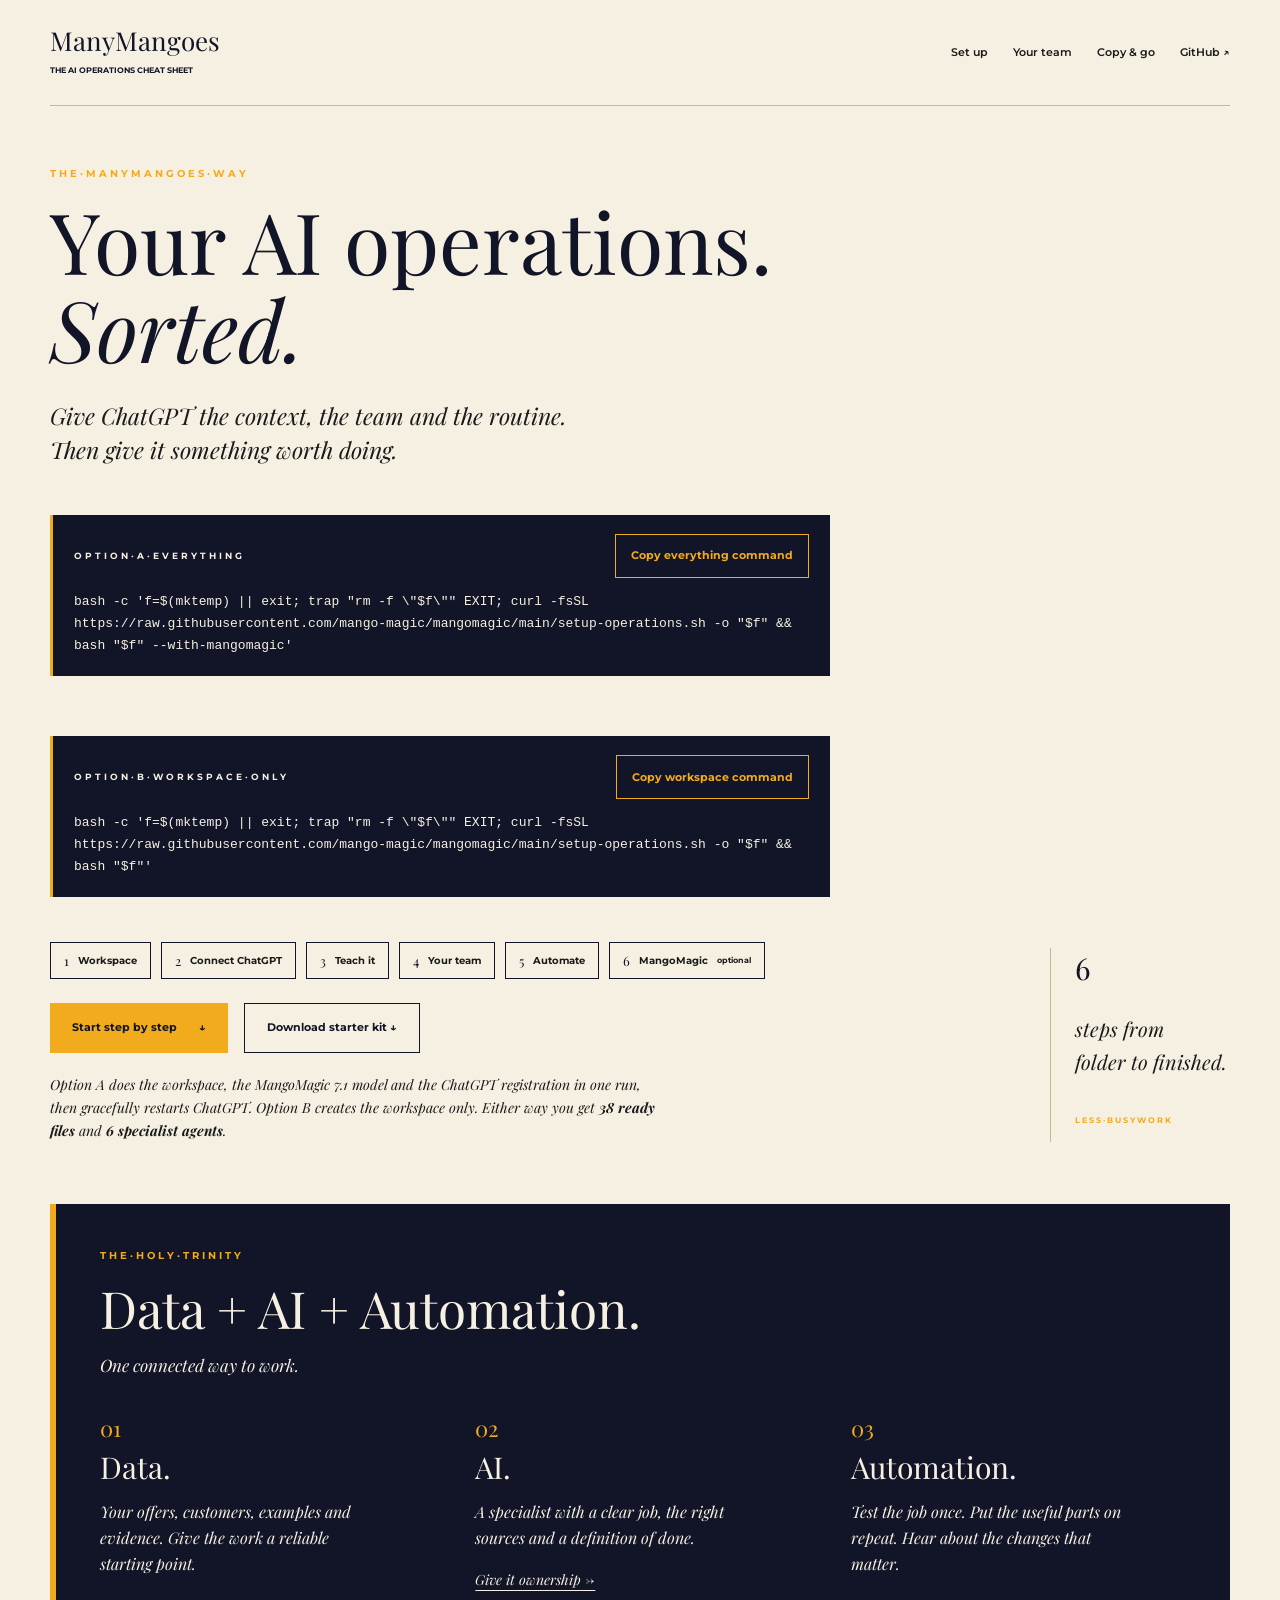
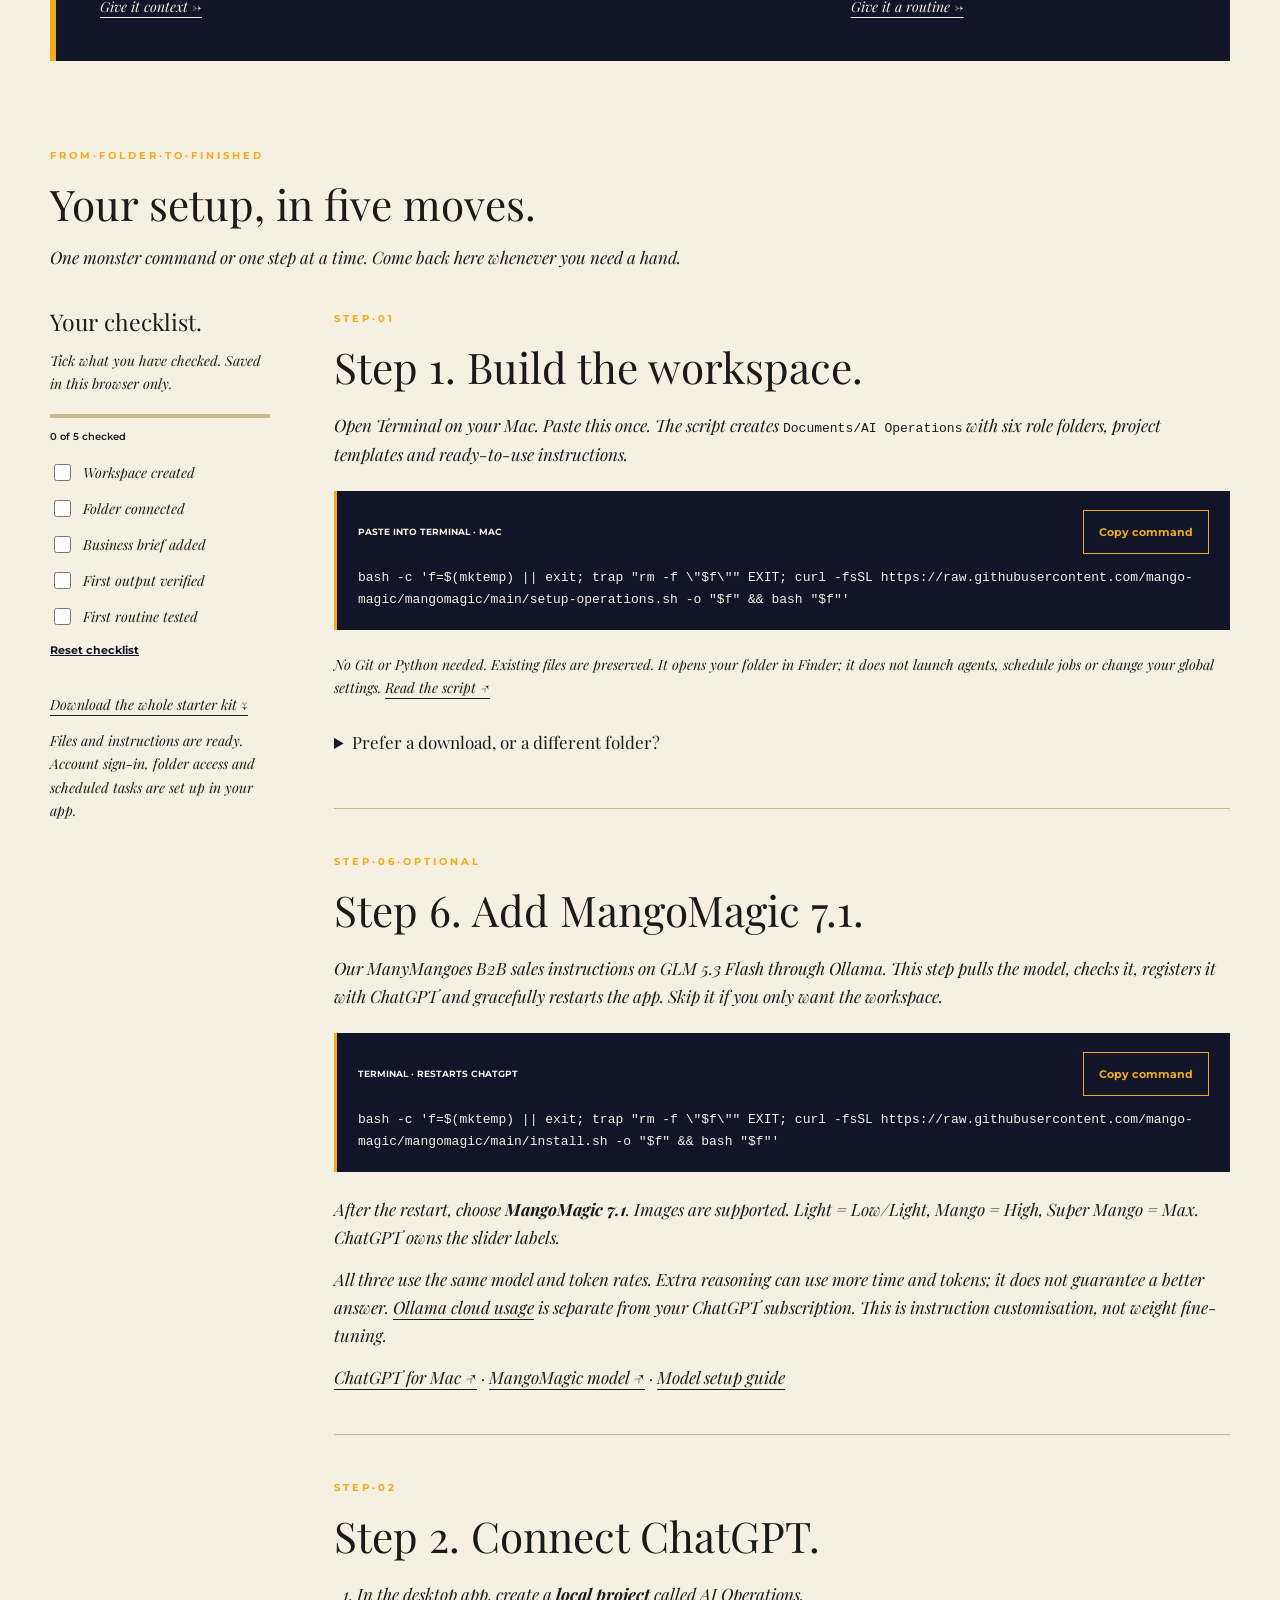
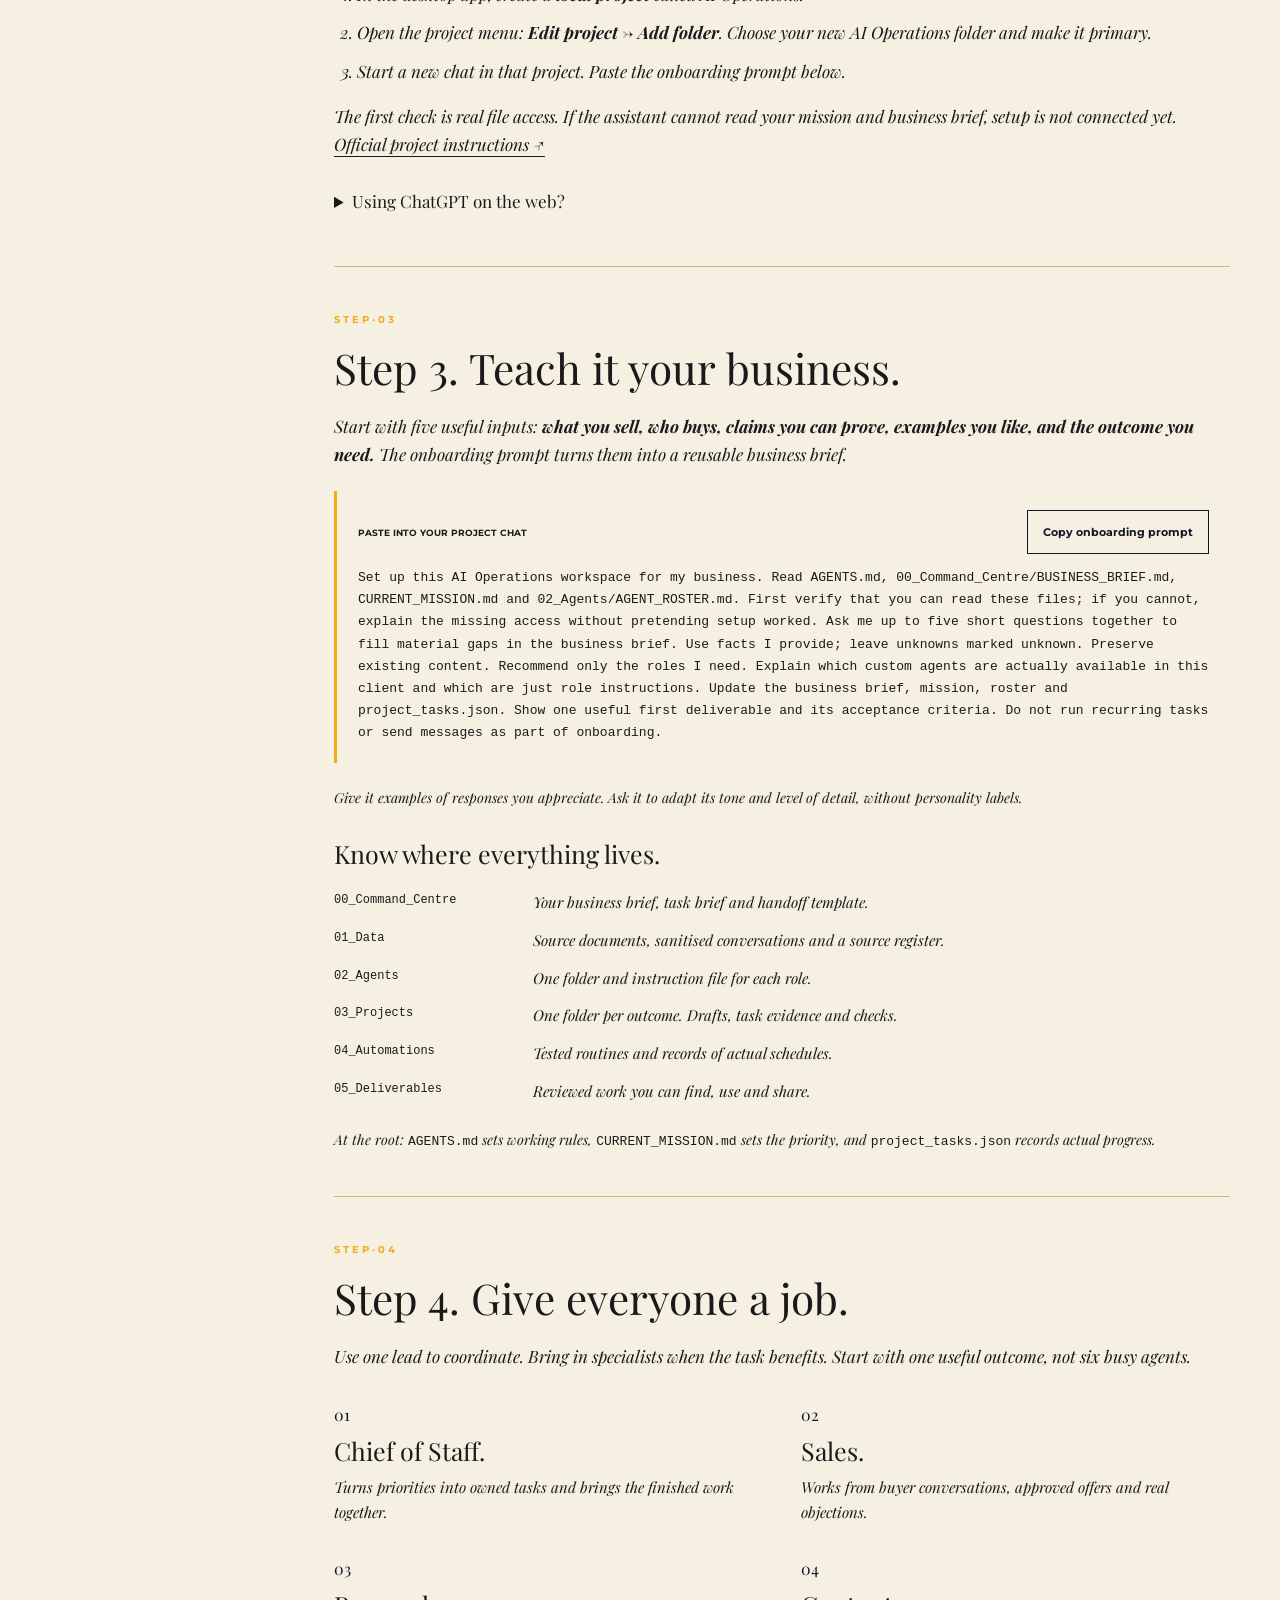
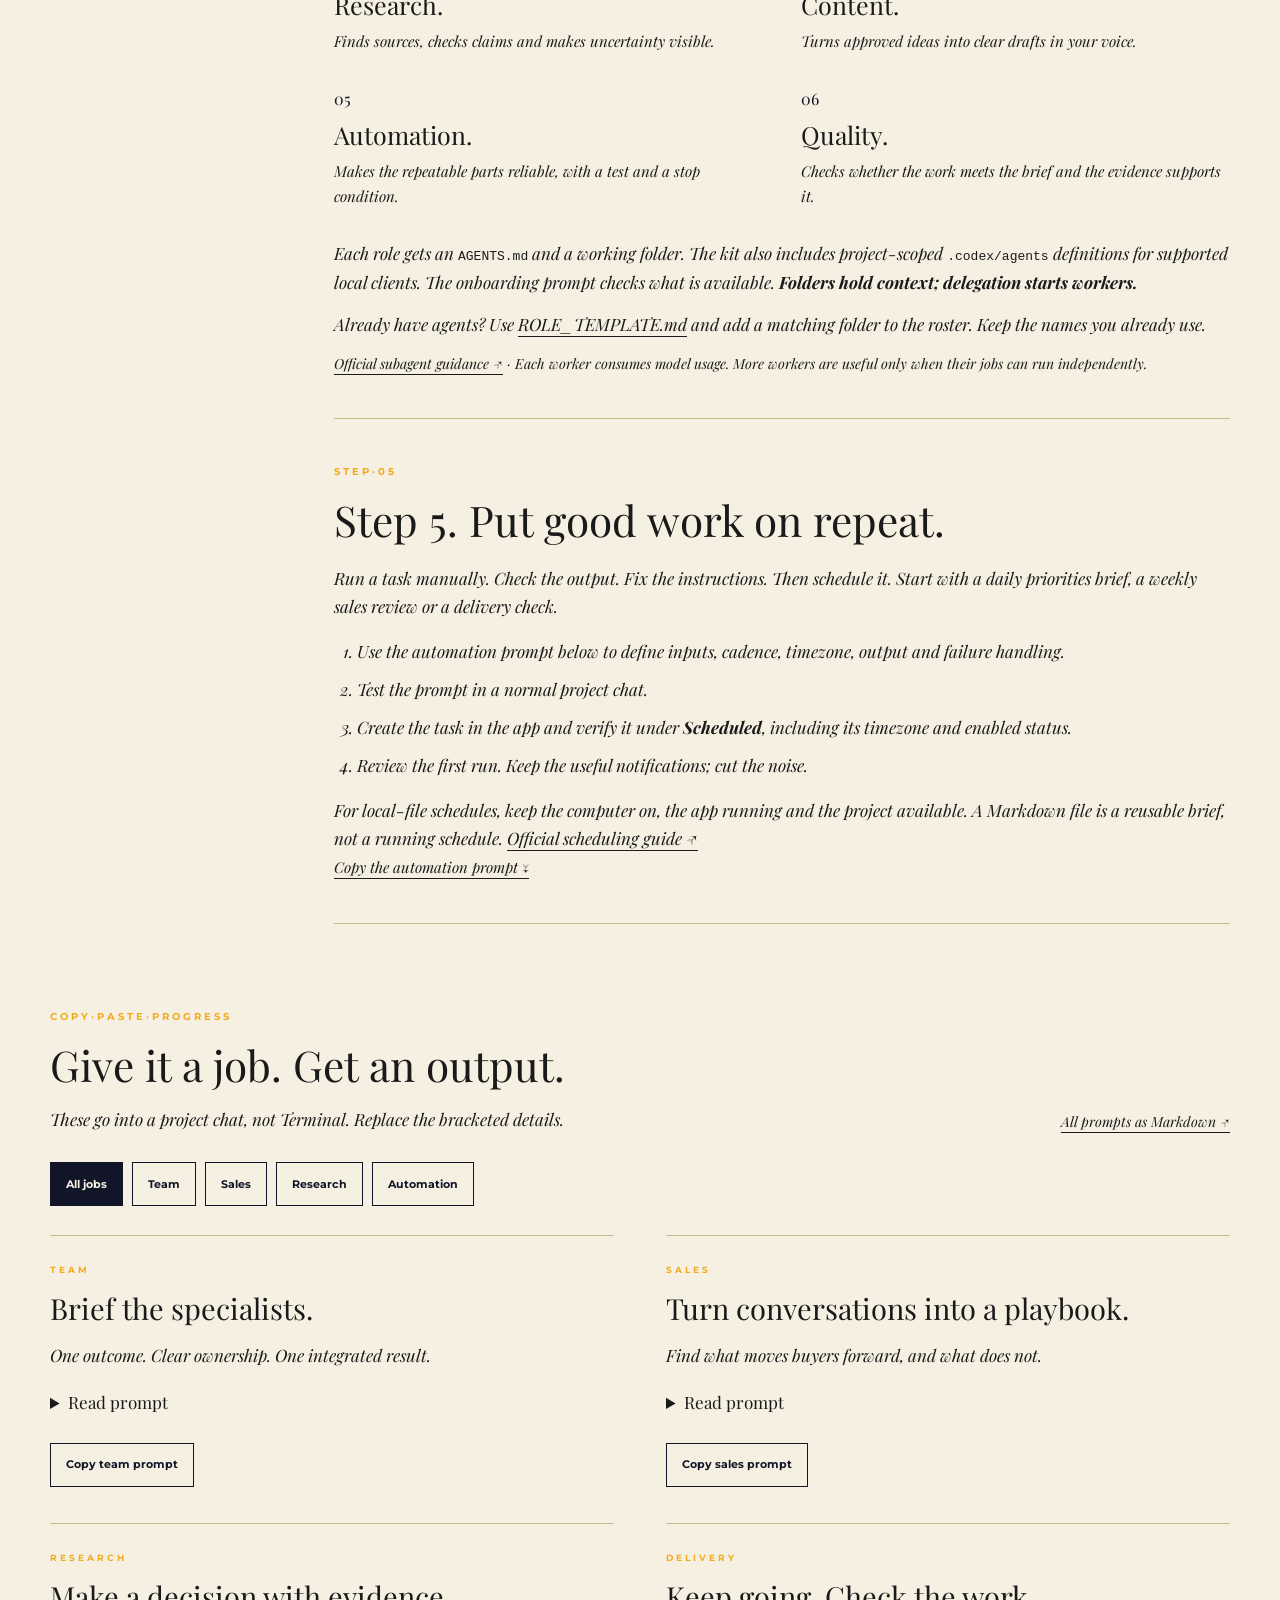
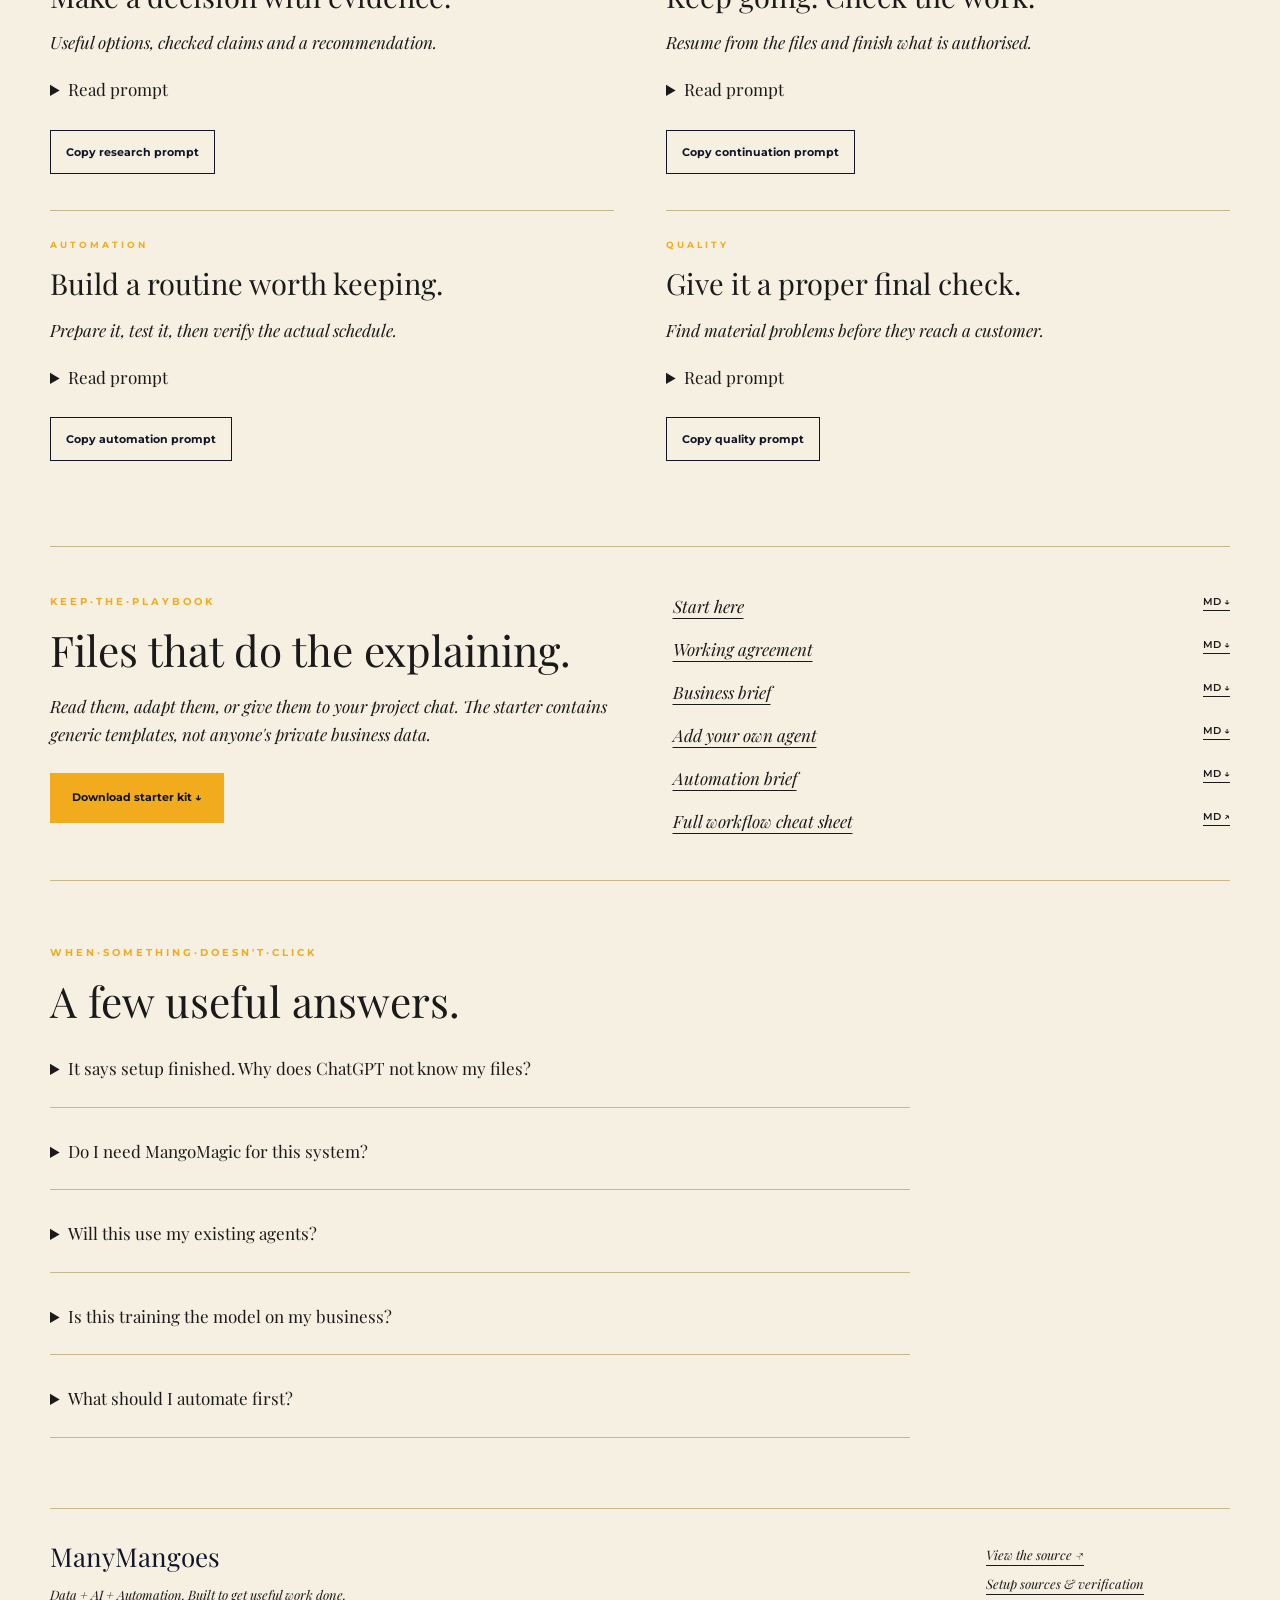
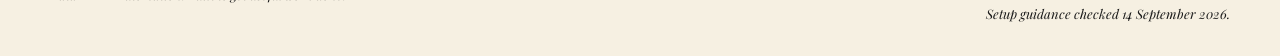
==== index.html @ bb241332 "Add one-command monster setup and numbered step guide" ====
<!DOCTYPE html>
<html lang="en-AU">
<head>
<meta charset="UTF-8"><meta name="viewport" content="width=device-width, initial-scale=1">
<meta name="theme-color" content="#111527">
<meta name="description" content="The ManyMangoes cheat sheet for getting useful work done with ChatGPT. Data + AI + Automation. One-command AI Operations setup, specialist agents and copy/paste prompts.">
<meta property="og:title" content="Your AI operations. Sorted. | ManyMangoes">
<meta property="og:description" content="Data + AI + Automation. Build your workspace. Brief your agents. Put useful work on repeat.">
<title>Your AI operations. Sorted. · ManyMangoes</title>
<link rel="icon" href="data:,">
<link rel="preconnect" href="https://fonts.googleapis.com"><link rel="preconnect" href="https://fonts.gstatic.com" crossorigin>
<link href="https://fonts.googleapis.com/css2?family=Montserrat:wght@600;700&family=Playfair+Display:ital,wght@0,400;0,600;1,400&display=swap" rel="stylesheet">
<link rel="stylesheet" href="assets/site.css">
<script src="assets/site.js" defer></script>
</head>
<body>
<a class="skip" href="#start">Skip to setup</a>
<header class="masthead wrap"><a class="wordmark" href="#">ManyMangoes<span>THE AI OPERATIONS CHEAT SHEET</span></a><nav aria-label="Main"><a href="#start">Set up</a><a href="#team">Your team</a><a href="#prompts">Copy &amp; go</a><a href="https://github.com/mango-magic/mangomagic">GitHub ↗</a></nav></header>
<main>
<section class="hero wrap">
<div><p class="eyebrow">T H E · M A N Y M A N G O E S · W A Y</p><h1>Your AI operations.<br><em>Sorted.</em></h1><p class="lede">Give ChatGPT the context, the team and the routine.<br>Then give it something worth doing.</p>
<div class="hero-options">
<div class="copy-block terminal hero-command"><div class="block-heading"><span>O P T I O N · A · E V E R Y T H I N G</span><button type="button" data-copy="everything-command">Copy everything command</button></div><pre id="everything-command"><code>bash -c 'f=$(mktemp) || exit; trap "rm -f \"$f\"" EXIT; curl -fsSL https://raw.githubusercontent.com/mango-magic/mangomagic/main/setup-operations.sh -o "$f" && bash "$f" --with-mangomagic'</code></pre><span class="copy-status" aria-live="polite"></span></div>
<div class="copy-block terminal hero-command"><div class="block-heading"><span>O P T I O N · B · W O R K S P A C E · O N L Y</span><button type="button" data-copy="setup-command">Copy workspace command</button></div><pre id="setup-command"><code>bash -c 'f=$(mktemp) || exit; trap "rm -f \"$f\"" EXIT; curl -fsSL https://raw.githubusercontent.com/mango-magic/mangomagic/main/setup-operations.sh -o "$f" && bash "$f"'</code></pre><span class="copy-status" aria-live="polite"></span></div>
</div>
<ol class="hero-steps" aria-label="Setup steps"><li><a href="#start"><span>1</span>Workspace</a></li><li><a href="#connect"><span>2</span>Connect ChatGPT</a></li><li><a href="#context"><span>3</span>Teach it</a></li><li><a href="#team"><span>4</span>Your team</a></li><li><a href="#automate"><span>5</span>Automate</a></li><li><a href="#model-setup"><span>6</span>MangoMagic <em>optional</em></a></li></ol>
<div class="actions"><a class="button" href="#start">Start step by step <span aria-hidden="true">↓</span></a><a class="button ghost" href="assets/AI-Operations-Starter.zip" download>Download starter kit ↓</a></div>
<p class="small">Option A does the workspace, the MangoMagic 7.1 model and the ChatGPT registration in one run, then gracefully restarts ChatGPT. Option B creates the workspace only. Either way you get <strong>38 ready files</strong> and <strong>6 specialist agents</strong>.</p></div>
<aside class="hero-note"><span class="big-number">6</span><p>steps from<br>folder to finished.</p><span class="eyebrow">L E S S · B U S Y W O R K</span></aside>
</section>
<section class="trinity wrap" aria-labelledby="trinity-title">
<div class="trinity-heading"><p class="eyebrow">T H E · H O L Y · T R I N I T Y</p><h2 id="trinity-title">Data + AI + Automation.</h2><p>One connected way to work.</p></div>
<div class="trinity-grid"><article><span class="step-no">01</span><h3>Data.</h3><p>Your offers, customers, examples and evidence. Give the work a reliable starting point.</p><a href="#context">Give it context →</a></article><article><span class="step-no">02</span><h3>AI.</h3><p>A specialist with a clear job, the right sources and a definition of done.</p><a href="#team">Give it ownership →</a></article><article><span class="step-no">03</span><h3>Automation.</h3><p>Test the job once. Put the useful parts on repeat. Hear about the changes that matter.</p><a href="#automate">Give it a routine →</a></article></div>
</section>
<div class="wrap section-intro"><p class="eyebrow">F R O M · F O L D E R · T O · F I N I S H E D</p><h2>Your setup, in five moves.</h2><p>One monster command or one step at a time. Come back here whenever you need a hand.</p></div>
<div class="workspace-layout wrap">
<aside class="progress-panel"><h3>Your checklist.</h3><p class="small">Tick what you have checked. Saved in this browser only.</p><div class="progress-track"><span id="progress-fill"></span></div><p id="progress-text" role="status">0 of 5 checked</p><div class="checks"><label><input type="checkbox" data-check="workspace"> Workspace created</label><label><input type="checkbox" data-check="connected"> Folder connected</label><label><input type="checkbox" data-check="context"> Business brief added</label><label><input type="checkbox" data-check="delivery"> First output verified</label><label><input type="checkbox" data-check="routine"> First routine tested</label></div><button class="plain-button" id="reset-progress" type="button">Reset checklist</button><a href="assets/AI-Operations-Starter.zip" download>Download the whole starter kit ↓</a><p class="small">Files and instructions are ready. Account sign-in, folder access and scheduled tasks are set up in your app.</p></aside>
<div class="guide">
<section class="guide-step" id="start"><p class="eyebrow">S T E P · 0 1</p><h2>Step 1. Build the workspace.</h2><p>Open Terminal on your Mac. Paste this once. The script creates <code>Documents/AI Operations</code> with six role folders, project templates and ready-to-use instructions.</p>
<div class="copy-block terminal"><div class="block-heading"><span>PASTE INTO TERMINAL · MAC</span><button type="button" data-copy="setup-command-steps">Copy command</button></div><pre id="setup-command-steps"><code>bash -c 'f=$(mktemp) || exit; trap "rm -f \"$f\"" EXIT; curl -fsSL https://raw.githubusercontent.com/mango-magic/mangomagic/main/setup-operations.sh -o "$f" && bash "$f"'</code></pre><span class="copy-status" aria-live="polite"></span></div>
<p class="small">No Git or Python needed. Existing files are preserved. It opens your folder in Finder; it does not launch agents, schedule jobs or change your global settings. <a href="https://github.com/mango-magic/mangomagic/blob/main/setup-operations.sh">Read the script ↗</a></p>
<details><summary>Prefer a download, or a different folder?</summary><p><a href="assets/AI-Operations-Starter.zip" download>Download the starter ZIP</a> and unzip it. To choose a destination with the script:</p><div class="copy-block"><div class="block-heading"><span>TERMINAL</span><button data-copy="custom-command" type="button">Copy command</button></div><pre id="custom-command"><code>bash -c 'f=$(mktemp) || exit; trap "rm -f \"$f\"" EXIT; curl -fsSL https://raw.githubusercontent.com/mango-magic/mangomagic/main/setup-operations.sh -o "$f" && bash "$f" --destination "$HOME/Desktop/AI Operations"'</code></pre><span class="copy-status" aria-live="polite"></span></div><p>The command is for macOS. On other systems, use the ZIP and a client that supports the workflow.</p></details>
</section>
<section class="guide-step" id="model-setup"><p class="eyebrow">S T E P · 0 6 · O P T I O N A L</p><h2>Step 6. Add MangoMagic 7.1.</h2><p>Our ManyMangoes B2B sales instructions on GLM 5.3 Flash through Ollama. This step pulls the model, checks it, registers it with ChatGPT and gracefully restarts the app. Skip it if you only want the workspace.</p>
<div class="copy-block terminal"><div class="block-heading"><span>TERMINAL · RESTARTS CHATGPT</span><button data-copy="model-command" type="button">Copy command</button></div><pre id="model-command"><code>bash -c 'f=$(mktemp) || exit; trap "rm -f \"$f\"" EXIT; curl -fsSL https://raw.githubusercontent.com/mango-magic/mangomagic/main/install.sh -o "$f" && bash "$f"'</code></pre><span class="copy-status" aria-live="polite"></span></div>
<p>After the restart, choose <strong>MangoMagic 7.1</strong>. Images are supported. Light = Low/Light, Mango = High, Super Mango = Max. ChatGPT owns the slider labels.</p><p>All three use the same model and token rates. Extra reasoning can use more time and tokens; it does not guarantee a better answer. <a href="https://ollama.com/pricing">Ollama cloud usage</a> is separate from your ChatGPT subscription. This is instruction customisation, not weight fine-tuning.</p><p><a href="https://chatgpt.com/download/">ChatGPT for Mac ↗</a> · <a href="https://ollama.com/mangomagic/mangomagic-7.1">MangoMagic model ↗</a> · <a href="docs/MODEL-SETUP.md">Model setup guide</a></p></section>
<section class="guide-step" id="connect"><p class="eyebrow">S T E P · 0 2</p><h2>Step 2. Connect ChatGPT.</h2><ol><li>In the desktop app, create a <strong>local project</strong> called AI Operations.</li><li>Open the project menu: <strong>Edit project → Add folder</strong>. Choose your new AI Operations folder and make it primary.</li><li>Start a new chat in that project. Paste the onboarding prompt below.</li></ol><p>The first check is real file access. If the assistant cannot read your mission and business brief, setup is not connected yet. <a href="https://learn.chatgpt.com/docs/projects">Official project instructions ↗</a></p>
<details><summary>Using ChatGPT on the web?</summary><p>Create a ChatGPT project, upload the relevant starter Markdown files and business sources, and paste the shared AGENTS.md rules into project instructions. Keep uploads current. A web project does not automatically read your Mac's folders, run the Mac installer or inherit its Ollama model. Local custom agent definitions apply to supported local Codex clients.</p><p>Use the prompts with the tools your account actually has. If file writing or delegation is unavailable, the assistant can return file contents and work through roles sequentially.</p></details>
</section>
<section class="guide-step" id="context"><p class="eyebrow">S T E P · 0 3</p><h2>Step 3. Teach it your business.</h2><p>Start with five useful inputs: <strong>what you sell, who buys, claims you can prove, examples you like, and the outcome you need.</strong> The onboarding prompt turns them into a reusable business brief.</p><div class="copy-block"><div class="block-heading"><span>PASTE INTO YOUR PROJECT CHAT</span><button data-copy="onboard-prompt" type="button">Copy onboarding prompt</button></div><pre id="onboard-prompt">Set up this AI Operations workspace for my business. Read AGENTS.md, 00_Command_Centre/BUSINESS_BRIEF.md, CURRENT_MISSION.md and 02_Agents/AGENT_ROSTER.md. First verify that you can read these files; if you cannot, explain the missing access without pretending setup worked. Ask me up to five short questions together to fill material gaps in the business brief. Use facts I provide; leave unknowns marked unknown. Preserve existing content. Recommend only the roles I need. Explain which custom agents are actually available in this client and which are just role instructions. Update the business brief, mission, roster and project_tasks.json. Show one useful first deliverable and its acceptance criteria. Do not run recurring tasks or send messages as part of onboarding.</pre><span class="copy-status" aria-live="polite"></span></div><p class="small">Give it examples of responses you appreciate. Ask it to adapt its tone and level of detail, without personality labels.</p>
<div class="file-map"><h3>Know where everything lives.</h3><dl><div><dt>00_Command_Centre</dt><dd>Your business brief, task brief and handoff template.</dd></div><div><dt>01_Data</dt><dd>Source documents, sanitised conversations and a source register.</dd></div><div><dt>02_Agents</dt><dd>One folder and instruction file for each role.</dd></div><div><dt>03_Projects</dt><dd>One folder per outcome. Drafts, task evidence and checks.</dd></div><div><dt>04_Automations</dt><dd>Tested routines and records of actual schedules.</dd></div><div><dt>05_Deliverables</dt><dd>Reviewed work you can find, use and share.</dd></div></dl><p class="small">At the root: <code>AGENTS.md</code> sets working rules, <code>CURRENT_MISSION.md</code> sets the priority, and <code>project_tasks.json</code> records actual progress.</p></div>
</section>
<section class="guide-step" id="team"><p class="eyebrow">S T E P · 0 4</p><h2>Step 4. Give everyone a job.</h2><p>Use one lead to coordinate. Bring in specialists when the task benefits. Start with one useful outcome, not six busy agents.</p><div class="roles"><article><span>01</span><h3>Chief of Staff.</h3><p>Turns priorities into owned tasks and brings the finished work together.</p></article><article><span>02</span><h3>Sales.</h3><p>Works from buyer conversations, approved offers and real objections.</p></article><article><span>03</span><h3>Research.</h3><p>Finds sources, checks claims and makes uncertainty visible.</p></article><article><span>04</span><h3>Content.</h3><p>Turns approved ideas into clear drafts in your voice.</p></article><article><span>05</span><h3>Automation.</h3><p>Makes the repeatable parts reliable, with a test and a stop condition.</p></article><article><span>06</span><h3>Quality.</h3><p>Checks whether the work meets the brief and the evidence supports it.</p></article></div><p>Each role gets an <code>AGENTS.md</code> and a working folder. The kit also includes project-scoped <code>.codex/agents</code> definitions for supported local clients. The onboarding prompt checks what is available. <strong>Folders hold context; delegation starts workers.</strong></p><p>Already have agents? Use <a href="starter/02_Agents/ROLE_TEMPLATE.md" download>ROLE_TEMPLATE.md</a> and add a matching folder to the roster. Keep the names you already use.</p><p class="small"><a href="https://learn.chatgpt.com/docs/agent-configuration/subagents">Official subagent guidance ↗</a> · Each worker consumes model usage. More workers are useful only when their jobs can run independently.</p>
</section>
<section class="guide-step" id="automate"><p class="eyebrow">S T E P · 0 5</p><h2>Step 5. Put good work on repeat.</h2><p>Run a task manually. Check the output. Fix the instructions. Then schedule it. Start with a daily priorities brief, a weekly sales review or a delivery check.</p><ol><li>Use the automation prompt below to define inputs, cadence, timezone, output and failure handling.</li><li>Test the prompt in a normal project chat.</li><li>Create the task in the app and verify it under <strong>Scheduled</strong>, including its timezone and enabled status.</li><li>Review the first run. Keep the useful notifications; cut the noise.</li></ol><p>For local-file schedules, keep the computer on, the app running and the project available. A Markdown file is a reusable brief, not a running schedule. <a href="https://learn.chatgpt.com/docs/automations">Official scheduling guide ↗</a></p><a class="text-link" href="#automation-prompt-card">Copy the automation prompt ↓</a></section>
</div></div>
<section class="prompt-library wrap" id="prompts"><div class="section-heading"><div><p class="eyebrow">C O P Y · P A S T E · P R O G R E S S</p><h2>Give it a job. Get an output.</h2><p>These go into a project chat, not Terminal. Replace the bracketed details.</p></div><a href="docs/PROMPTS.md">All prompts as Markdown ↗</a></div><div class="filters" role="group" aria-label="Filter prompts"><button type="button" data-filter="all" aria-pressed="true">All jobs</button><button type="button" data-filter="team" aria-pressed="false">Team</button><button type="button" data-filter="sales" aria-pressed="false">Sales</button><button type="button" data-filter="research" aria-pressed="false">Research</button><button type="button" data-filter="automation" aria-pressed="false">Automation</button></div><div class="prompt-grid">
<article class="prompt-card" data-category="team"><p class="eyebrow">T E A M</p><h3>Brief the specialists.</h3><p>One outcome. Clear ownership. One integrated result.</p><details><summary>Read prompt</summary><pre id="team-prompt">Read AGENTS.md, CURRENT_MISSION.md and project_tasks.json. Deliver [specific outcome] in 03_Projects/[project]. Use [source files] and meet [acceptance criteria] by [deadline]. If supported, delegate independent parts to up to three relevant specialists. Give each a role file to read, exact inputs, a separate output path, file scope and a definition of done. Use fewer agents when practical. If delegation is unavailable, work sequentially and say so. Integrate the work, verify it against the evidence, update the tracker and return the deliverable with any remaining decisions. Continue authorised work without unnecessary check-ins.</pre></details><button data-copy="team-prompt" type="button">Copy team prompt</button><span class="copy-status" aria-live="polite"></span></article>
<article class="prompt-card" data-category="sales"><p class="eyebrow">S A L E S</p><h3>Turn conversations into a playbook.</h3><p>Find what moves buyers forward, and what does not.</p><details><summary>Read prompt</summary><pre id="sales-prompt">Read the approved offer and sanitised inbox conversations in 01_Data. Build a sales playbook for [buyer segment]. Find buying triggers, objections, useful questions and next steps. Cite anonymised source IDs and show sample size, counterexamples and whether a meeting was actually confirmed. Separate observed patterns from your suggestions. Do not invent conversion rates or personalisation. Produce three short draft response sequences, verify every business claim, and save the playbook and evidence in 03_Projects/[project]. Update project_tasks.json. Do not send messages.</pre></details><button data-copy="sales-prompt" type="button">Copy sales prompt</button><span class="copy-status" aria-live="polite"></span></article>
<article class="prompt-card" data-category="research"><p class="eyebrow">R E S E A R C H</p><h3>Make a decision with evidence.</h3><p>Useful options, checked claims and a recommendation.</p><details><summary>Read prompt</summary><pre id="research-prompt">Research [decision] for [audience] using [approved documents and research scope]. Verify time-sensitive facts with primary sources when research tools are available. Record source dates and links. Separate facts, inference and unknowns; include conflicting evidence and what could change the answer. Save a one-page decision brief with options, recommendation, key risks and next action in 03_Projects/[project]. Check every material claim against its source. Update project_tasks.json and state any sources you could not access.</pre></details><button data-copy="research-prompt" type="button">Copy research prompt</button><span class="copy-status" aria-live="polite"></span></article>
<article class="prompt-card" data-category="team"><p class="eyebrow">D E L I V E R Y</p><h3>Keep going. Check the work.</h3><p>Resume from the files and finish what is authorised.</p><details><summary>Read prompt</summary><pre id="continue-prompt">Resume the current mission from AGENTS.md, CURRENT_MISSION.md, project_tasks.json and the latest handoffs. Inspect the actual outputs before trusting recorded status. Complete the highest-priority unblocked work within the authorised scope. Verify acceptance criteria and record evidence paths, failures and next actions. Never inflate completion percentages. Prepare the finished deliverable for owner review only after all required work and checks are done. If a decision or missing access blocks progress, state exactly what is needed and continue independent work. Return the result, its verification and the next decision.</pre></details><button data-copy="continue-prompt" type="button">Copy continuation prompt</button><span class="copy-status" aria-live="polite"></span></article>
<article class="prompt-card" data-category="automation" id="automation-prompt-card"><p class="eyebrow">A U T O M A T I O N</p><h3>Build a routine worth keeping.</h3><p>Prepare it, test it, then verify the actual schedule.</p><details><summary>Read prompt</summary><pre id="automation-prompt">Prepare a recurring [job] for this project. Cadence: [schedule]. Timezone: [Area/City]. Inputs: [specific accessible files or connected tools]. Output: [file and success check]. Read 04_Automations/AUTOMATION_BRIEF.md and fill a copy for this routine. Define duplicate prevention, retry limit, stop condition and usage budget. Notify only on a meaningful change, actionable failure or required decision. Run one bounded manual test and inspect its output. Keep this a draft until I ask to schedule it; a saved file is not a scheduled task. Then verify the saved app schedule, timezone, enabled status and input access before reporting it active. Do not send messages, publish or spend as part of this routine.</pre></details><button data-copy="automation-prompt" type="button">Copy automation prompt</button><span class="copy-status" aria-live="polite"></span></article>
<article class="prompt-card" data-category="team"><p class="eyebrow">Q U A L I T Y</p><h3>Give it a proper final check.</h3><p>Find material problems before they reach a customer.</p><details><summary>Read prompt</summary><pre id="quality-prompt">Review [deliverable path] against [task brief] and its cited sources. Check factual claims, calculations, links, missing requirements and whether the output is useful to its intended reader. Distinguish checks actually performed from checks still needed. Return pass, needs changes or blocked, with evidence and specific corrections. Fix routine issues within the authorised scope, recheck them and update project_tasks.json. Keep owner approval separate from technical completion. If this reviews your own work, disclose that the review is not independent.</pre></details><button data-copy="quality-prompt" type="button">Copy quality prompt</button><span class="copy-status" aria-live="polite"></span></article>
</div></section>
<section class="downloads wrap" id="downloads"><div><p class="eyebrow">K E E P · T H E · P L A Y B O O K</p><h2>Files that do the explaining.</h2><p>Read them, adapt them, or give them to your project chat. The starter contains generic templates, not anyone's private business data.</p><a class="button" href="assets/AI-Operations-Starter.zip" download>Download starter kit ↓</a></div><div class="download-links"><a href="starter/START_HERE.md" download>Start here <span>MD ↓</span></a><a href="starter/AGENTS.md" download>Working agreement <span>MD ↓</span></a><a href="starter/00_Command_Centre/BUSINESS_BRIEF.md" download>Business brief <span>MD ↓</span></a><a href="starter/02_Agents/ROLE_TEMPLATE.md" download>Add your own agent <span>MD ↓</span></a><a href="starter/04_Automations/AUTOMATION_BRIEF.md" download>Automation brief <span>MD ↓</span></a><a href="docs/WORKFLOW-CHEATSHEET.md">Full workflow cheat sheet <span>MD ↗</span></a></div></section>
<section class="faq wrap"><p class="eyebrow">W H E N · S O M E T H I N G · D O E S N ' T · C L I C K</p><h2>A few useful answers.</h2><details><summary>It says setup finished. Why does ChatGPT not know my files?</summary><p>The script finished creating the workspace. Attach it as the primary folder of a local project and start a new chat there. Ask ChatGPT to name and summarise the mission file. A file existing on disk does not prove the app can read it.</p></details><details><summary>Do I need MangoMagic for this system?</summary><p>No. The workspace and prompts can be used with the model available in your app. MangoMagic 7.1 is our optional sales-focused instruction setup on GLM 5.3 Flash. Model availability, tools and scheduling depend on your client and account.</p></details><details><summary>Will this use my existing agents?</summary><p>It preserves existing files and global settings. Map your agents to folders in AGENT_ROSTER.md using ROLE_TEMPLATE.md. The six included project definitions are suggestions, not an import of your existing account configuration. Ask the app to verify the roles it can actually delegate to.</p></details><details><summary>Is this training the model on my business?</summary><p>It supplies context and instructions. It does not change model weights or make a public model know your private files. Only provide source material you want the selected model and connected tools to process.</p></details><details><summary>What should I automate first?</summary><p>A short internal priorities brief or a weekly delivery review. Give it a narrow input, a useful output and a check you can repeat. Test it before adding a schedule. Keep customer messaging and publishing within your explicit authorisation.</p></details></section>
</main>
<footer class="wrap"><div><a class="wordmark" href="https://manymangoes.com">ManyMangoes</a><p>Data + AI + Automation. Built to get useful work done.</p></div><div><a href="https://github.com/mango-magic/mangomagic">View the source ↗</a><a href="docs/SOURCES.md">Setup sources &amp; verification</a><span>Setup guidance checked 14 September 2026.</span></div></footer>
<noscript><p class="wrap">JavaScript is off. Select and copy the commands or prompts manually. All guides and downloads remain available.</p></noscript>
</body></html>
---- assets/site.css ----
:root{--gold:#F1AB1C;--navy:#111527;--cream:#F6F0E2;--charcoal:#1A1A1A;--sand:#C9B98A;--display:'Playfair Display',Georgia,serif;--label:'Montserrat',Arial,sans-serif;color-scheme:light}*{box-sizing:border-box}html{scroll-behavior:smooth;scroll-padding-top:28px}body{margin:0;background:var(--cream);color:var(--charcoal);font:italic 17px/1.65 var(--display);-webkit-font-smoothing:antialiased}a{color:inherit;text-underline-offset:5px}a:hover{text-decoration-thickness:2px}h1,h2,h3,p,pre{margin:0}h1,h2,h3{font-style:normal;font-weight:400;line-height:1.16}h2{font-size:clamp(30px,3.3vw,43px)}h3{font-size:25px}p+p{margin-top:14px}code,pre{font:normal 13px/1.7 ui-monospace,SFMono-Regular,Consolas,monospace}code{overflow-wrap:anywhere}button,input{font:inherit}button,.button{cursor:pointer}button:focus-visible,a:focus-visible,input:focus-visible,summary:focus-visible{outline:3px solid var(--gold);outline-offset:5px}button{font:700 11px/1.5 var(--label);padding:11px 15px;border:1px solid var(--navy);color:var(--navy);background:transparent;min-height:44px;border-radius:0}button:hover{background:var(--gold)}[hidden]{display:none!important}.wrap{width:min(1180px,calc(100% - 72px));margin-inline:auto}.masthead{display:flex;align-items:center;justify-content:space-between;gap:24px;padding:28px 0;border-bottom:1px solid var(--sand)}.wordmark{font:normal 26px/1 var(--display);text-decoration:none;color:var(--navy)}.wordmark span{display:block;font:700 8px/1.6 var(--label);margin-top:10px}.masthead nav{display:flex;gap:25px;font:600 11px/1.6 var(--label)}.masthead nav a{text-decoration:none}.eyebrow{color:var(--gold);font:700 10px/1.9 var(--label);font-style:normal;margin-bottom:14px;overflow-wrap:anywhere}.hero{display:grid;grid-template-columns:1fr 180px;gap:40px;padding:58px 0 62px}.hero h1{font-size:clamp(50px,6.6vw,90px);line-height:1.04;color:var(--navy)}.hero h1 em{font-weight:400}.lede{font-size:23px;line-height:1.5;margin-top:26px}.small{font-size:14px;line-height:1.65}.hero .small{max-width:620px;margin-top:20px}.hero-note{align-self:end;padding:0 0 12px 24px;border-left:1px solid var(--sand)}.big-number{font:normal 30px var(--display);color:var(--navy)}.hero-note p{margin:24px 0;font-size:20px}.hero-note .eyebrow{font-size:8px}.hero-options{display:grid;gap:14px;margin-top:24px}.hero-command{margin-top:0;max-width:780px}.hero-steps{display:flex;flex-wrap:wrap;gap:10px;margin:22px 0 0;padding:0;list-style:none}.hero-steps li{margin:0}.hero-steps a{display:inline-flex;align-items:center;gap:9px;padding:9px 13px;border:1px solid var(--navy);text-decoration:none;font:700 10px/1.6 var(--label)}.hero-steps span{font:normal 13px var(--display);color:var(--navy)}.hero-steps a:hover{background:var(--gold)}.hero-steps em{font-style:normal;font-size:8px}.actions{display:flex;align-items:center;gap:16px;flex-wrap:wrap;margin-top:24px}.button{display:inline-flex;align-items:center;justify-content:center;gap:22px;min-height:50px;padding:15px 22px;color:var(--navy);background:var(--gold);text-decoration:none;font:700 11px/1.6 var(--label)}.button:hover{background:var(--navy);color:var(--cream)}.button.ghost{background:transparent;border:1px solid var(--navy)}.button.ghost:hover{background:var(--navy);color:var(--cream)}.hero-links{display:flex;flex-wrap:wrap;gap:10px 24px;margin-top:18px}.hero-links a{font-size:14px}.text-link{font-size:15px}.trinity{background:var(--navy);border-left:6px solid var(--gold);color:var(--cream);padding:42px 44px}.trinity h2{font-size:clamp(33px,4vw,53px)}.trinity-heading>p:last-child{margin-top:12px}.trinity-grid{display:grid;grid-template-columns:repeat(3,1fr);gap:40px;margin-top:34px}.step-no{font:normal 22px var(--display);color:var(--gold)}.trinity h3{font-size:30px;margin:6px 0 14px}.trinity article p{font-size:16px;max-width:270px}.trinity article a{display:inline-block;margin-top:17px;font-size:14px}.section-intro{padding-top:85px;padding-bottom:38px}.section-intro p:last-child{margin-top:15px}.workspace-layout{display:grid;grid-template-columns:220px minmax(0,1fr);gap:64px;align-items:start}.progress-panel{position:sticky;top:28px}.progress-panel h3{font-size:23px}.progress-panel>p{margin-top:13px}.progress-track{height:4px;background:var(--sand);margin-top:19px}.progress-track span{display:block;width:0;background:var(--navy);height:100%}#progress-text{font:600 10px var(--label);margin:12px 0 18px}.checks{display:grid;gap:13px;font-size:14px}.checks label{display:flex;align-items:center;gap:9px;cursor:pointer}.checks input{width:17px;height:17px;accent-color:var(--navy);flex-shrink:0}.plain-button{border:0;text-decoration:underline;padding:10px 0}.progress-panel>a{display:block;font-size:14px;margin-top:21px}.guide-step{padding:0 0 43px;margin-bottom:43px;border-bottom:1px solid var(--sand)}.guide-step h2{margin-bottom:20px}.guide-step ol{padding-left:23px}.guide-step li+li{margin-top:10px}.copy-block{border-left:3px solid var(--gold);padding:19px 21px;background:var(--cream);margin:23px 0}.terminal{background:var(--navy);color:var(--cream)}.block-heading{display:flex;align-items:center;justify-content:space-between;gap:16px;margin-bottom:13px}.block-heading>span{font:700 9px/1.7 var(--label)}.block-heading button{flex-shrink:0}.terminal button{border-color:var(--gold);color:var(--gold)}.terminal button:hover{color:var(--navy)}pre{white-space:pre-wrap;overflow-wrap:anywhere;max-width:100%;user-select:text}.copy-status{display:block;font-size:13px;line-height:1.6;margin-top:6px;min-height:0}.copy-status:empty{display:none}details{margin-top:22px}summary{font-style:normal;cursor:pointer;line-height:1.5;padding:9px 0}details>p{margin-top:13px}details[open]>summary{margin-bottom:10px}.file-map{margin-top:30px}.file-map h3{margin-bottom:22px}.file-map dl{margin:0}.file-map dl>div{display:grid;grid-template-columns:175px minmax(0,1fr);gap:24px;margin-top:13px}.file-map dt{font:normal 12px/1.8 ui-monospace,monospace;overflow-wrap:anywhere}.file-map dd{margin:0;font-size:15px}.file-map .small{margin-top:24px}.roles{display:grid;grid-template-columns:repeat(2,minmax(0,1fr));gap:30px 38px;margin:30px 0}.roles article>span{font:normal 16px var(--display);color:var(--navy)}.roles h3{margin:8px 0 10px}.roles p{font-size:15px}.prompt-library{padding-top:40px}.section-heading{display:flex;gap:30px;align-items:end;justify-content:space-between}.section-heading p:last-child{margin-top:16px}.section-heading>a{font-size:14px;flex-shrink:0}.filters{display:flex;flex-wrap:wrap;gap:9px;margin:29px 0}.filters button[aria-pressed=true]{background:var(--navy);color:var(--cream)}.prompt-grid{display:grid;grid-template-columns:repeat(2,minmax(0,1fr));gap:36px 52px}.prompt-card{padding-top:25px;border-top:1px solid var(--sand)}.prompt-card .eyebrow{font-size:9px}.prompt-card h3{font-size:29px}.prompt-card>p:not(.eyebrow){margin-top:15px}.prompt-card>button{margin-top:18px}.prompt-card details{margin-top:12px}.prompt-card pre{font-size:12px;line-height:1.8;padding-bottom:8px}.downloads{display:grid;grid-template-columns:1fr 1fr;gap:65px;margin-top:85px;padding:45px 0;border-top:1px solid var(--sand);border-bottom:1px solid var(--sand)}.downloads p:not(.eyebrow){margin-top:18px}.downloads .button{margin-top:25px}.download-links{display:grid;align-content:start;gap:15px}.download-links a{display:flex;gap:25px;justify-content:space-between}.download-links span{font:600 10px/2 var(--label);flex-shrink:0}.faq{padding:62px 0 70px}.faq details{max-width:860px;border-bottom:1px solid var(--sand);padding-bottom:16px}.faq details p{font-size:16px}footer{display:flex;gap:40px;justify-content:space-between;padding:35px 0;border-top:1px solid var(--sand);font-size:13px}footer p{margin-top:12px}footer>div:last-child{display:grid;gap:8px}.skip{position:absolute;top:0;left:-9999px}.skip:focus{left:20px;background:var(--navy);color:var(--cream);padding:12px;z-index:2}
@media(max-width:900px){.workspace-layout{grid-template-columns:1fr;gap:35px}.progress-panel{position:static;border-bottom:1px solid var(--sand);padding-bottom:26px}.checks{grid-template-columns:repeat(2,1fr)}.hero{grid-template-columns:1fr}.hero-note{display:none}.hero-options{grid-template-columns:1fr}.hero-command{max-width:none}.trinity-grid{gap:25px}.section-heading{display:block}.section-heading>a{display:inline-block;margin-top:16px}.downloads{gap:35px}.progress-panel .small{max-width:550px}}
@media(max-width:600px){body{font-size:16px}.wrap{width:calc(100% - 36px)}.masthead{align-items:start;gap:20px}.wordmark{font-size:22px}.wordmark span{font-size:7px;max-width:170px}.masthead nav{display:grid;grid-template-columns:1fr 1fr;gap:12px;font-size:9px}.hero{padding:45px 0}.hero h1{font-size:51px}.hero-options{gap:12px}.hero-steps{gap:8px}.hero-steps a{padding:8px 10px;font-size:9px}.hero-links{gap:8px 18px;margin-top:14px}.lede{font-size:21px}.trinity{padding:30px 24px}.trinity-grid{grid-template-columns:1fr;gap:29px}.trinity article p{max-width:none}.trinity h3{margin:6px 0}.trinity article a{margin-top:8px}.section-intro{padding-top:50px}.checks{grid-template-columns:1fr}.block-heading{align-items:start;gap:10px}.block-heading>span{font-size:8px}.block-heading button{font-size:9px;padding:9px}.copy-block{padding:16px 13px}.file-map dl>div{grid-template-columns:1fr;gap:3px;margin-top:18px}.roles{gap:27px 20px}.roles h3{font-size:22px}.prompt-grid{grid-template-columns:1fr}.downloads{grid-template-columns:1fr;gap:30px;margin-top:50px}.faq{padding-top:42px}footer{display:block}footer>div:last-child{margin-top:25px}}
@media(prefers-reduced-motion:reduce){html{scroll-behavior:auto}}
@media print{body{font-size:11pt}.wrap{width:100%}.hero{padding:20px 0}.hero h1{font-size:42pt}.hero-links{display:none}.progress-panel,.filters,button,.skip{display:none}.workspace-layout{display:block}.trinity{print-color-adjust:exact;-webkit-print-color-adjust:exact}.guide-step,.prompt-card,.roles article{break-inside:avoid}details{display:block}.copy-block{border-left:1px solid var(--sand)}.prompt-grid{display:block}.prompt-card{margin-top:20px}.downloads,.faq{margin-top:25px}.guide-step{padding-bottom:20px;margin-bottom:20px}footer{padding:20px 0}}
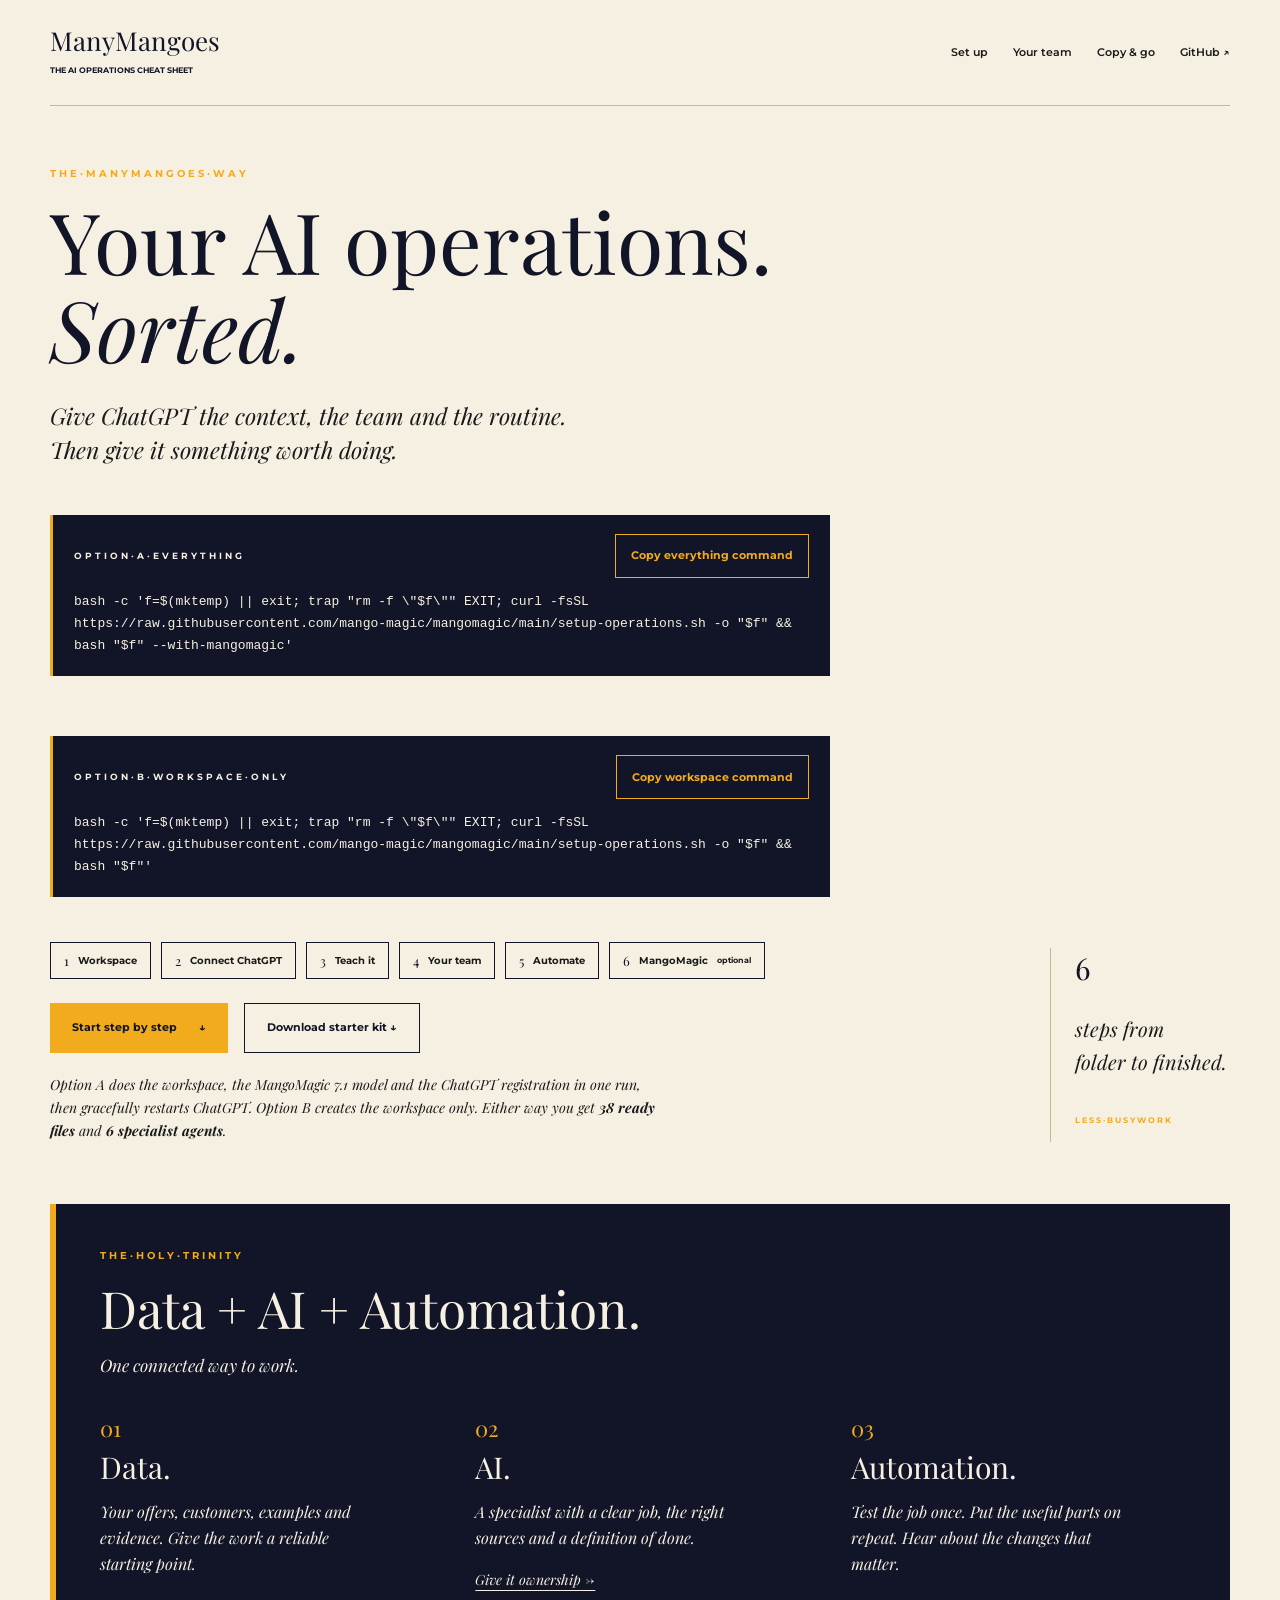
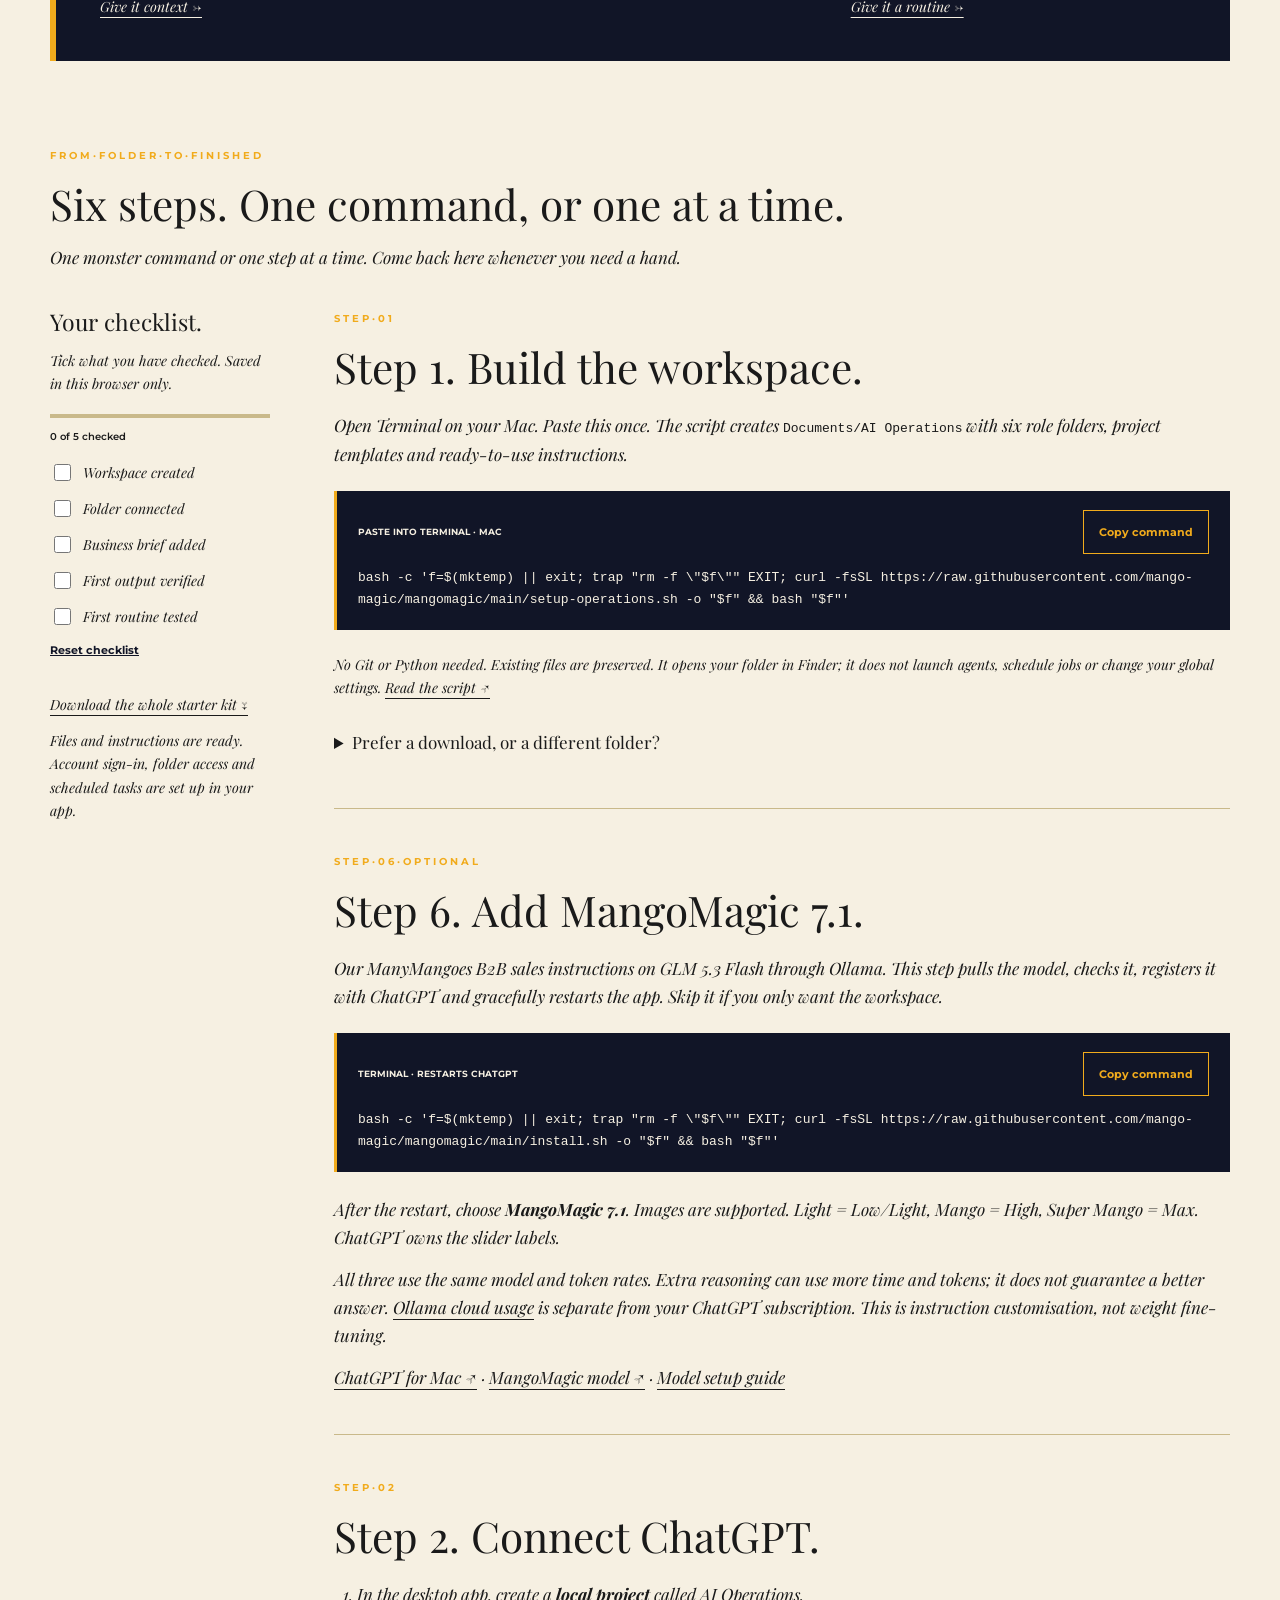
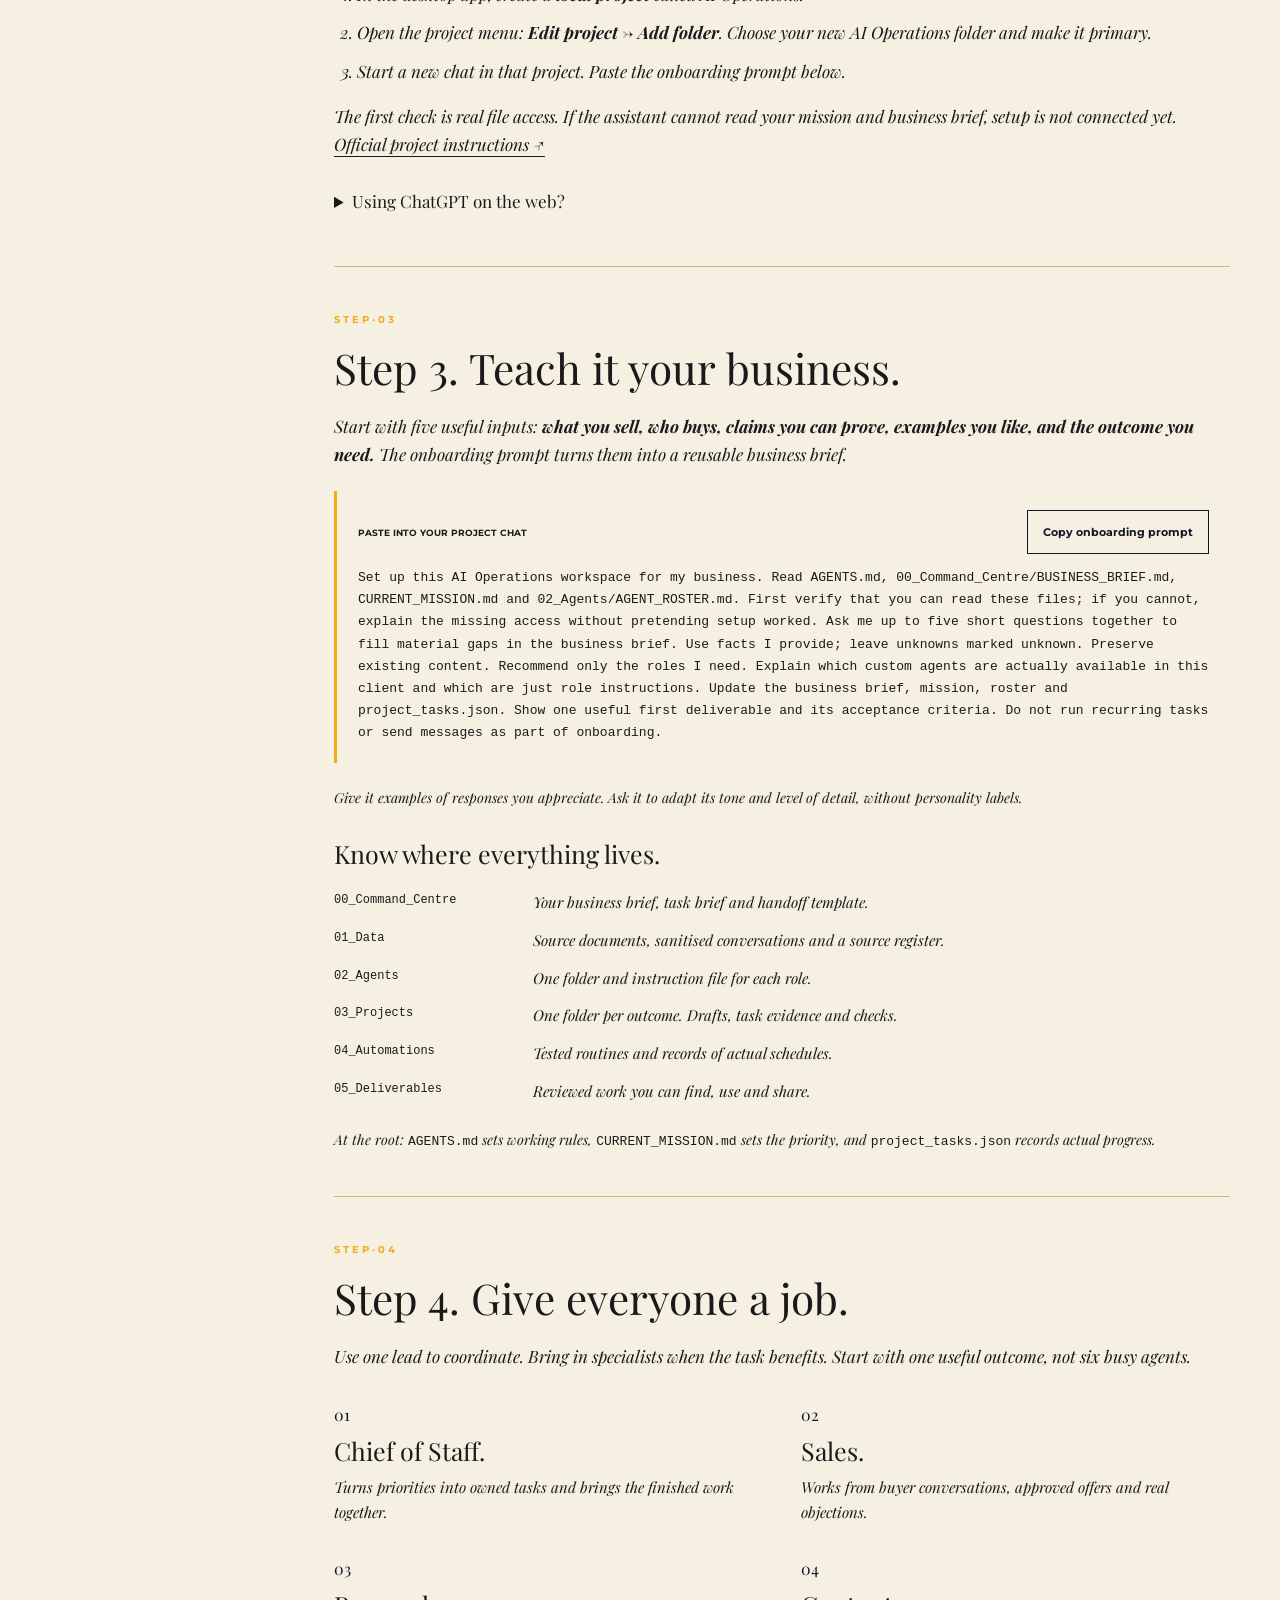
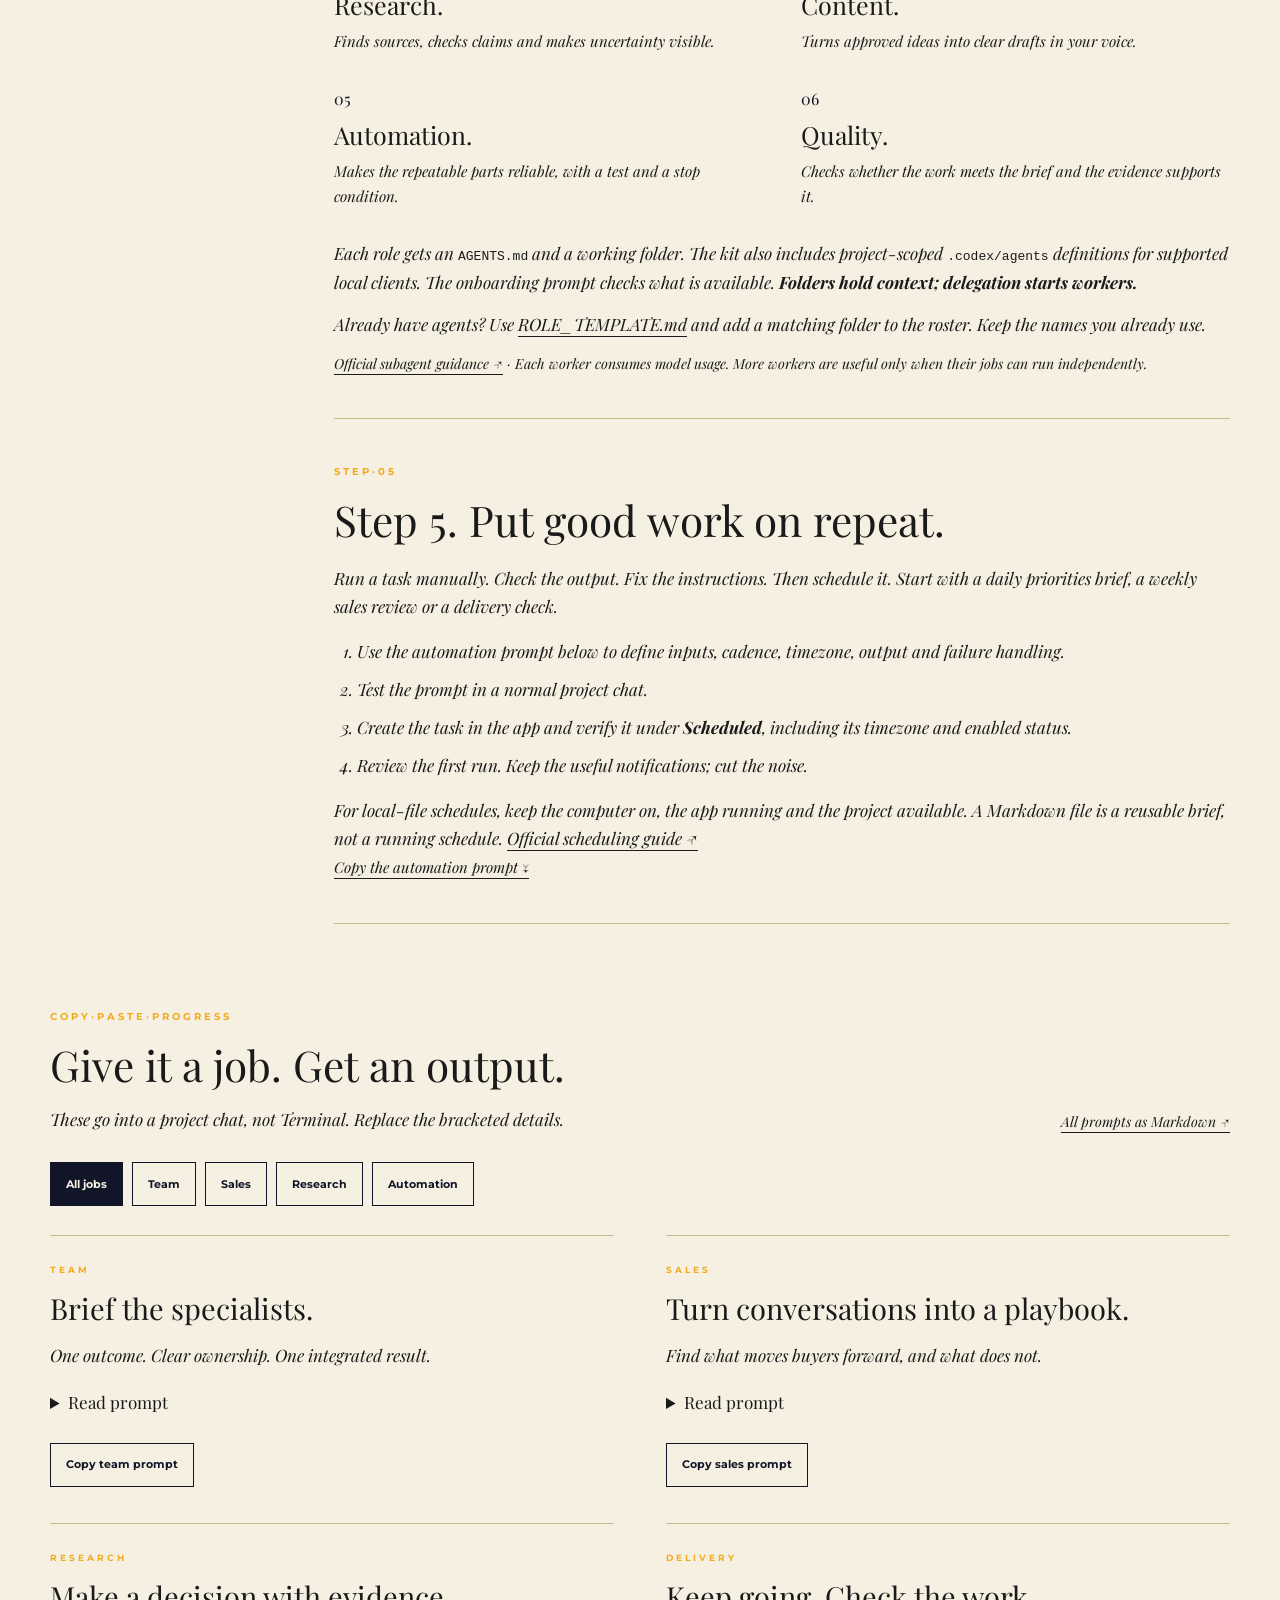
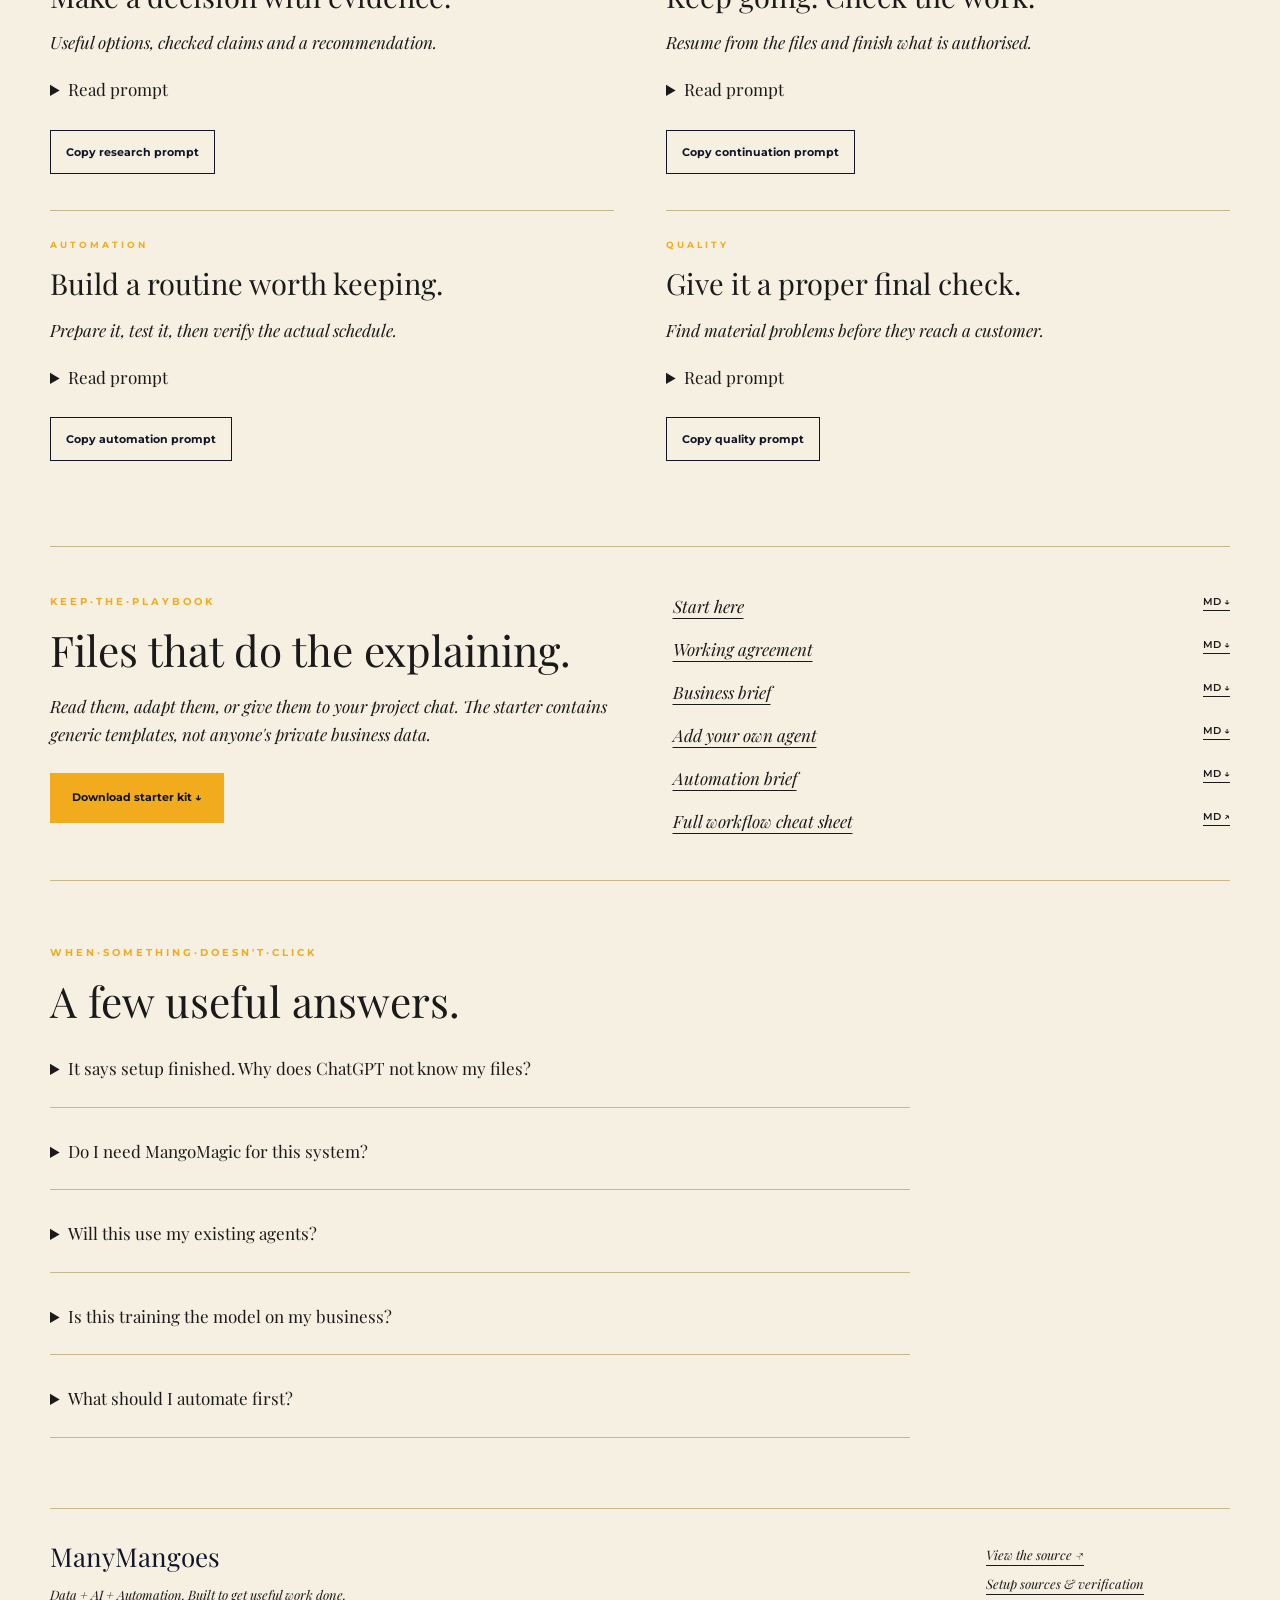
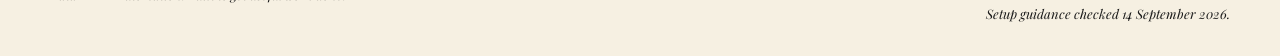
==== commit c8816534: "Rename setup intro to six steps" ====
--- a/index.html
+++ b/index.html
@@ -32,7 +32,7 @@
 <div class="trinity-heading"><p class="eyebrow">T H E · H O L Y · T R I N I T Y</p><h2 id="trinity-title">Data + AI + Automation.</h2><p>One connected way to work.</p></div>
 <div class="trinity-grid"><article><span class="step-no">01</span><h3>Data.</h3><p>Your offers, customers, examples and evidence. Give the work a reliable starting point.</p><a href="#context">Give it context →</a></article><article><span class="step-no">02</span><h3>AI.</h3><p>A specialist with a clear job, the right sources and a definition of done.</p><a href="#team">Give it ownership →</a></article><article><span class="step-no">03</span><h3>Automation.</h3><p>Test the job once. Put the useful parts on repeat. Hear about the changes that matter.</p><a href="#automate">Give it a routine →</a></article></div>
 </section>
-<div class="wrap section-intro"><p class="eyebrow">F R O M · F O L D E R · T O · F I N I S H E D</p><h2>Your setup, in five moves.</h2><p>One monster command or one step at a time. Come back here whenever you need a hand.</p></div>
+<div class="wrap section-intro"><p class="eyebrow">F R O M · F O L D E R · T O · F I N I S H E D</p><h2>Six steps. One command, or one at a time.</h2><p>One monster command or one step at a time. Come back here whenever you need a hand.</p></div>
 <div class="workspace-layout wrap">
 <aside class="progress-panel"><h3>Your checklist.</h3><p class="small">Tick what you have checked. Saved in this browser only.</p><div class="progress-track"><span id="progress-fill"></span></div><p id="progress-text" role="status">0 of 5 checked</p><div class="checks"><label><input type="checkbox" data-check="workspace"> Workspace created</label><label><input type="checkbox" data-check="connected"> Folder connected</label><label><input type="checkbox" data-check="context"> Business brief added</label><label><input type="checkbox" data-check="delivery"> First output verified</label><label><input type="checkbox" data-check="routine"> First routine tested</label></div><button class="plain-button" id="reset-progress" type="button">Reset checklist</button><a href="assets/AI-Operations-Starter.zip" download>Download the whole starter kit ↓</a><p class="small">Files and instructions are ready. Account sign-in, folder access and scheduled tasks are set up in your app.</p></aside>
 <div class="guide">
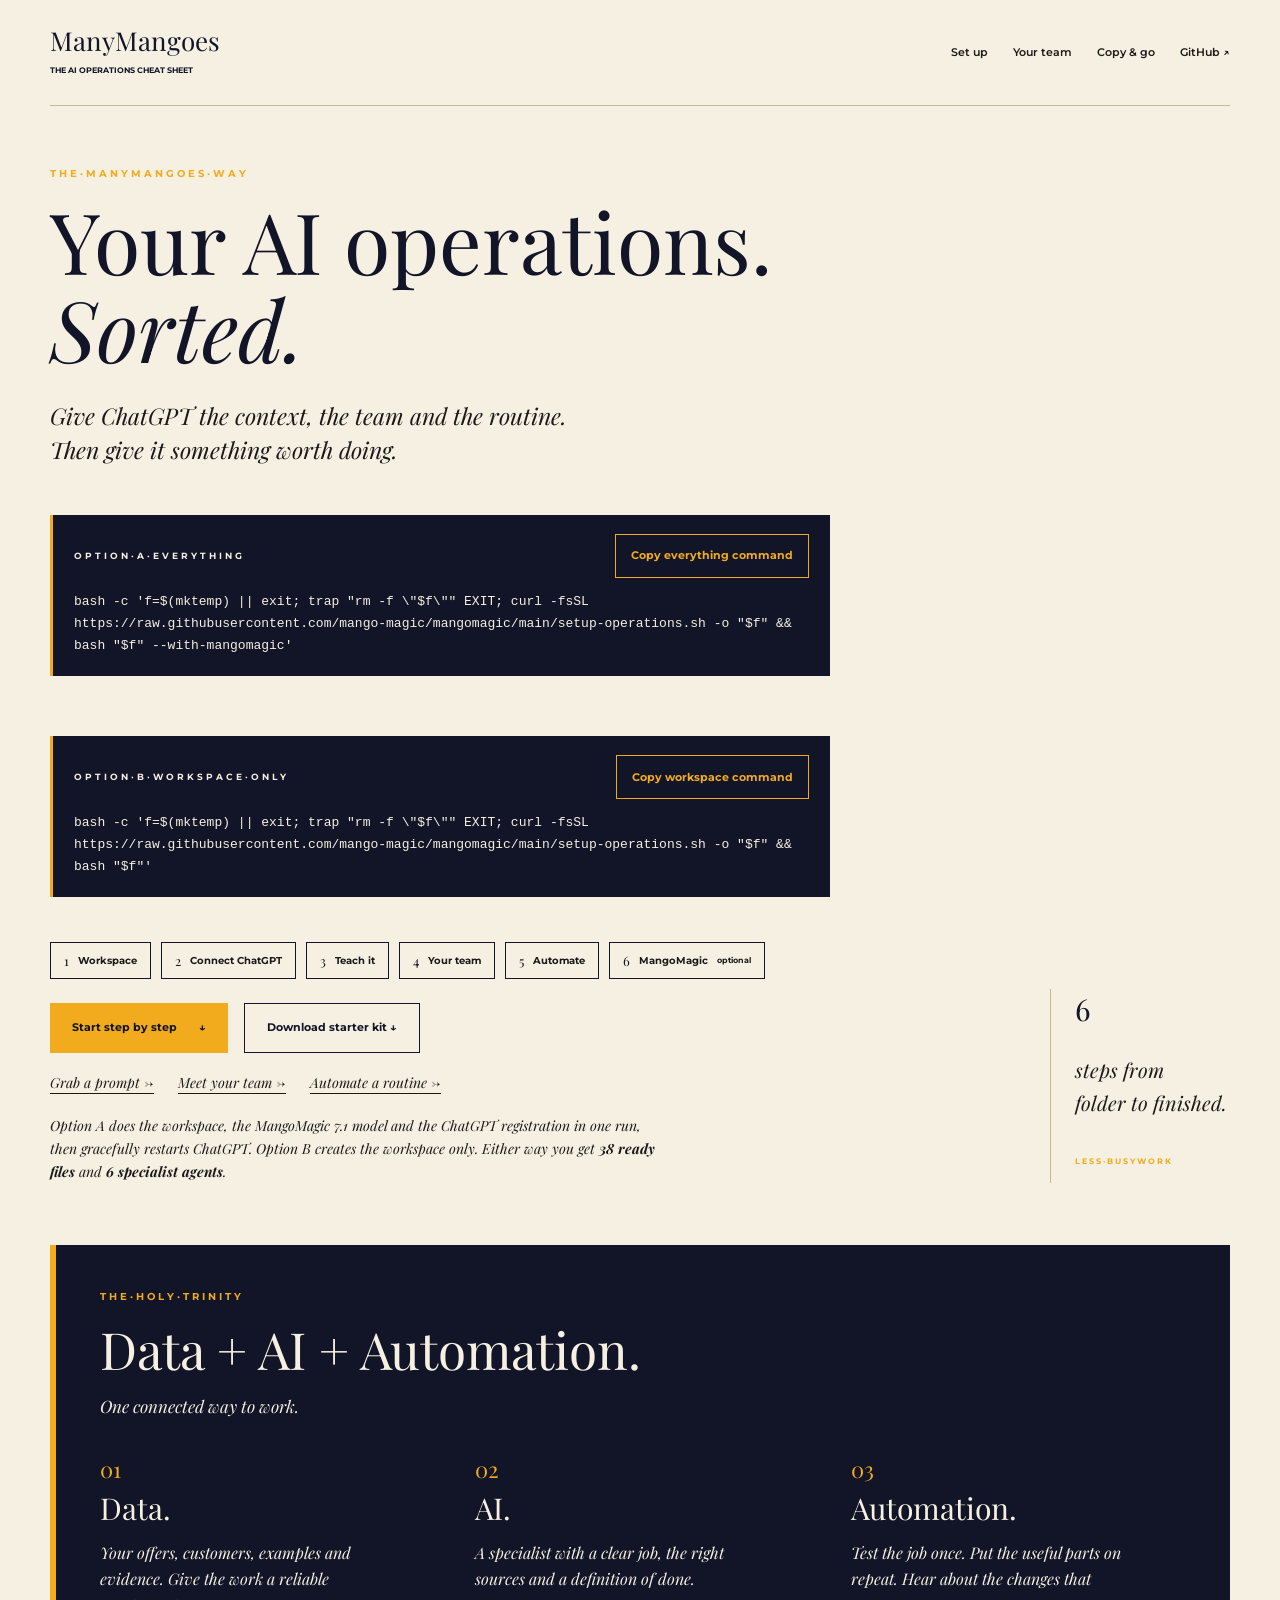
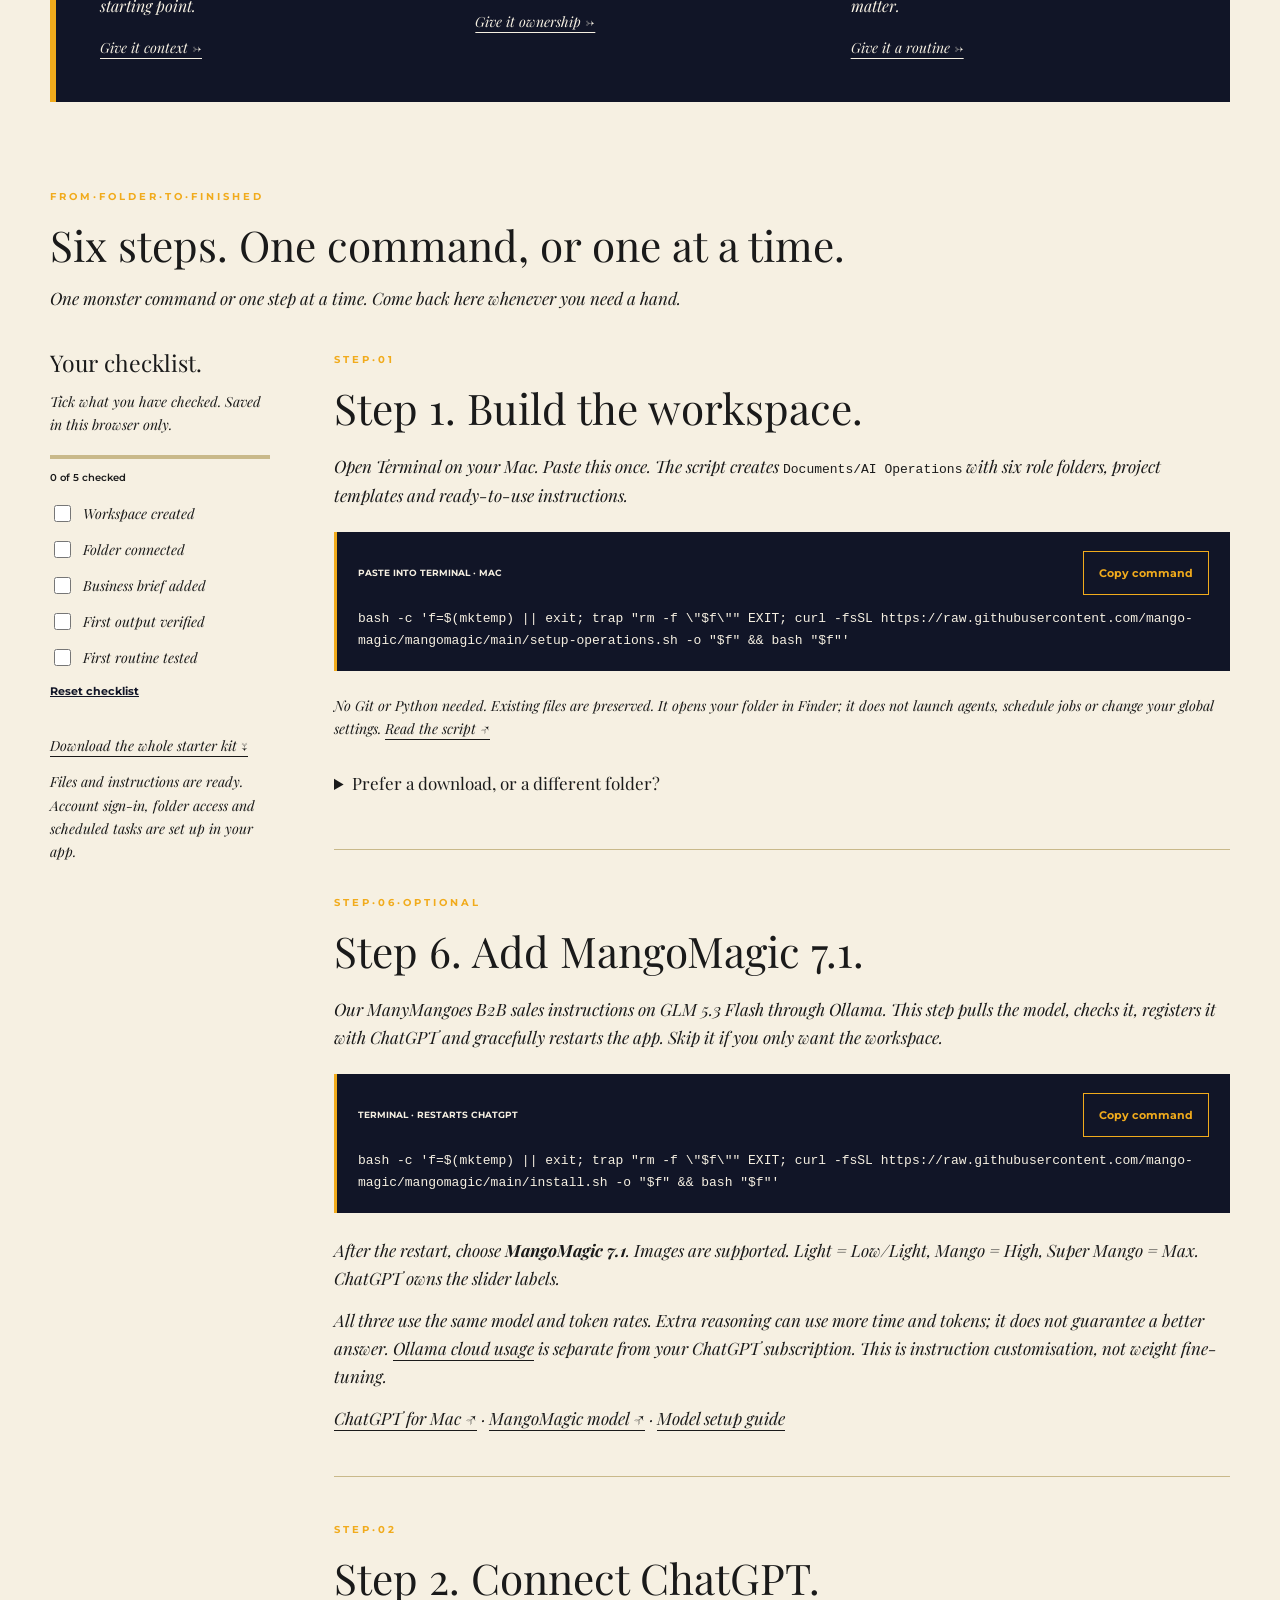
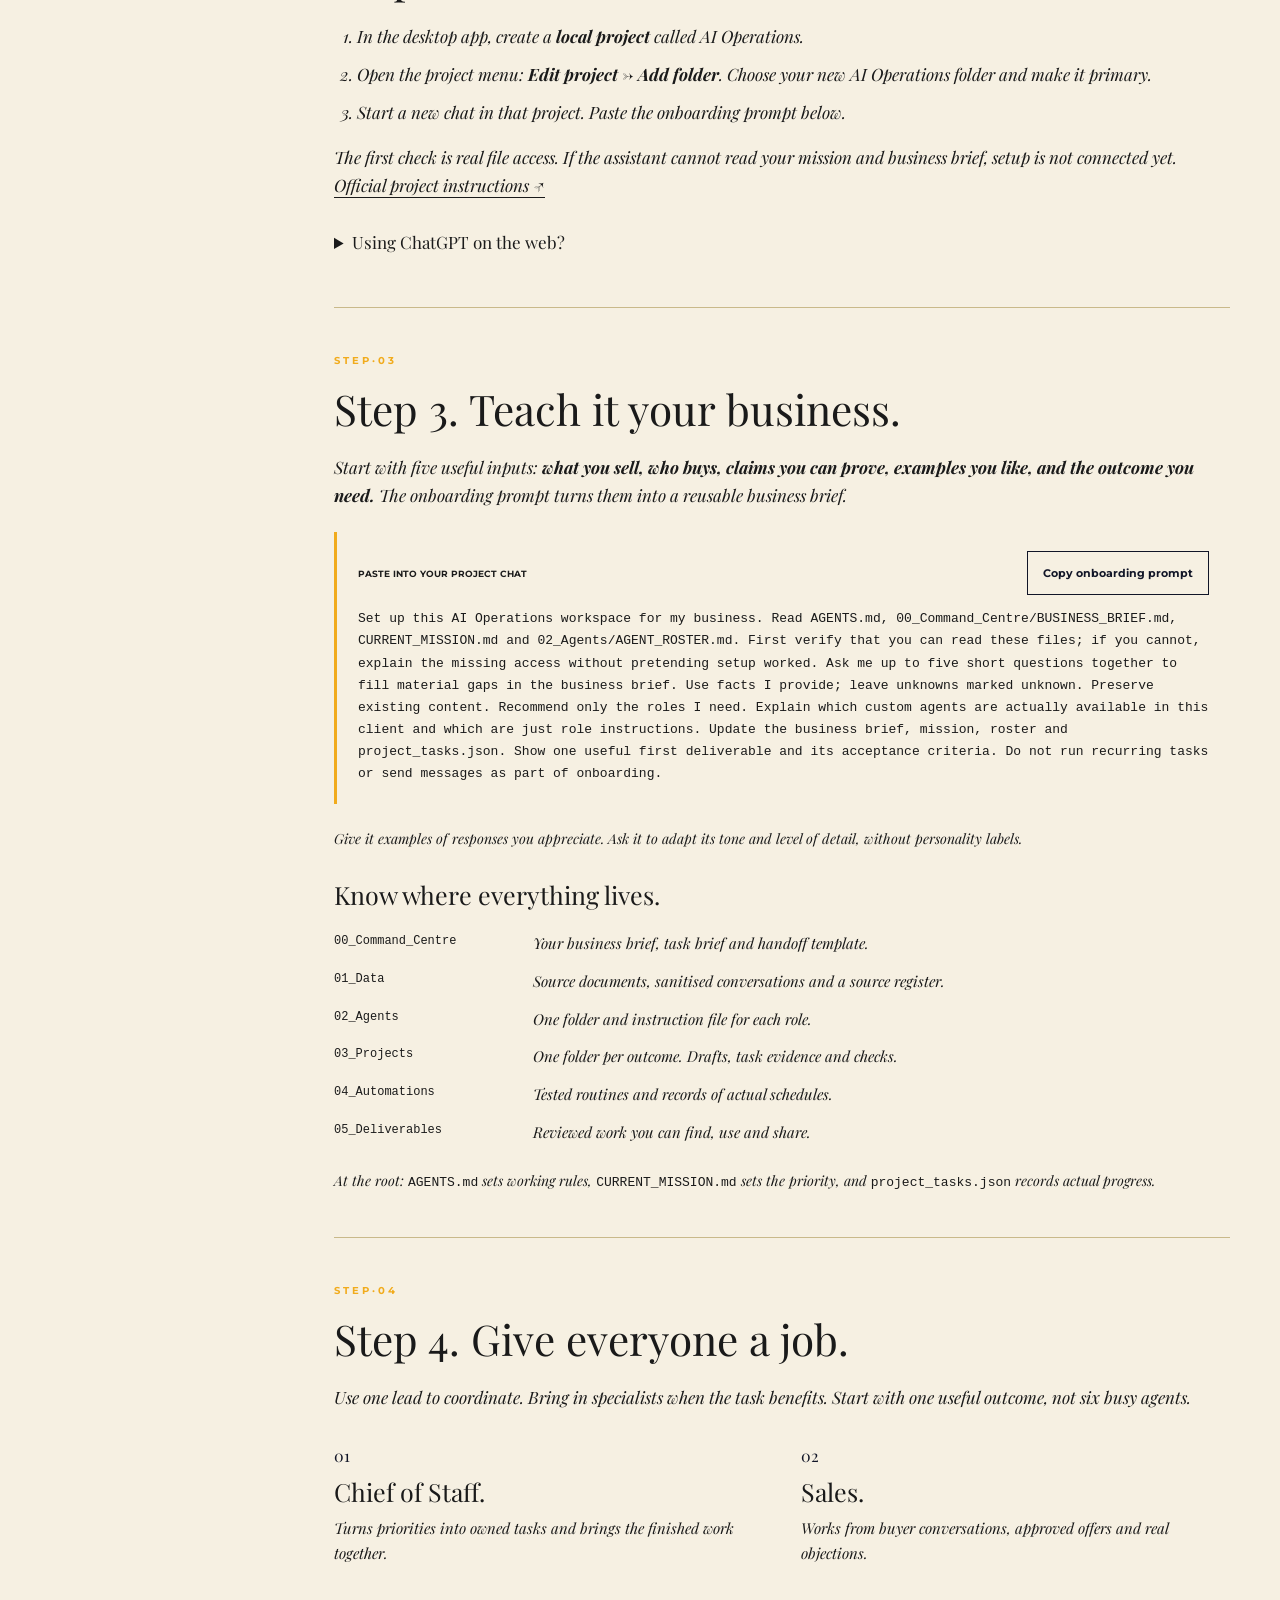
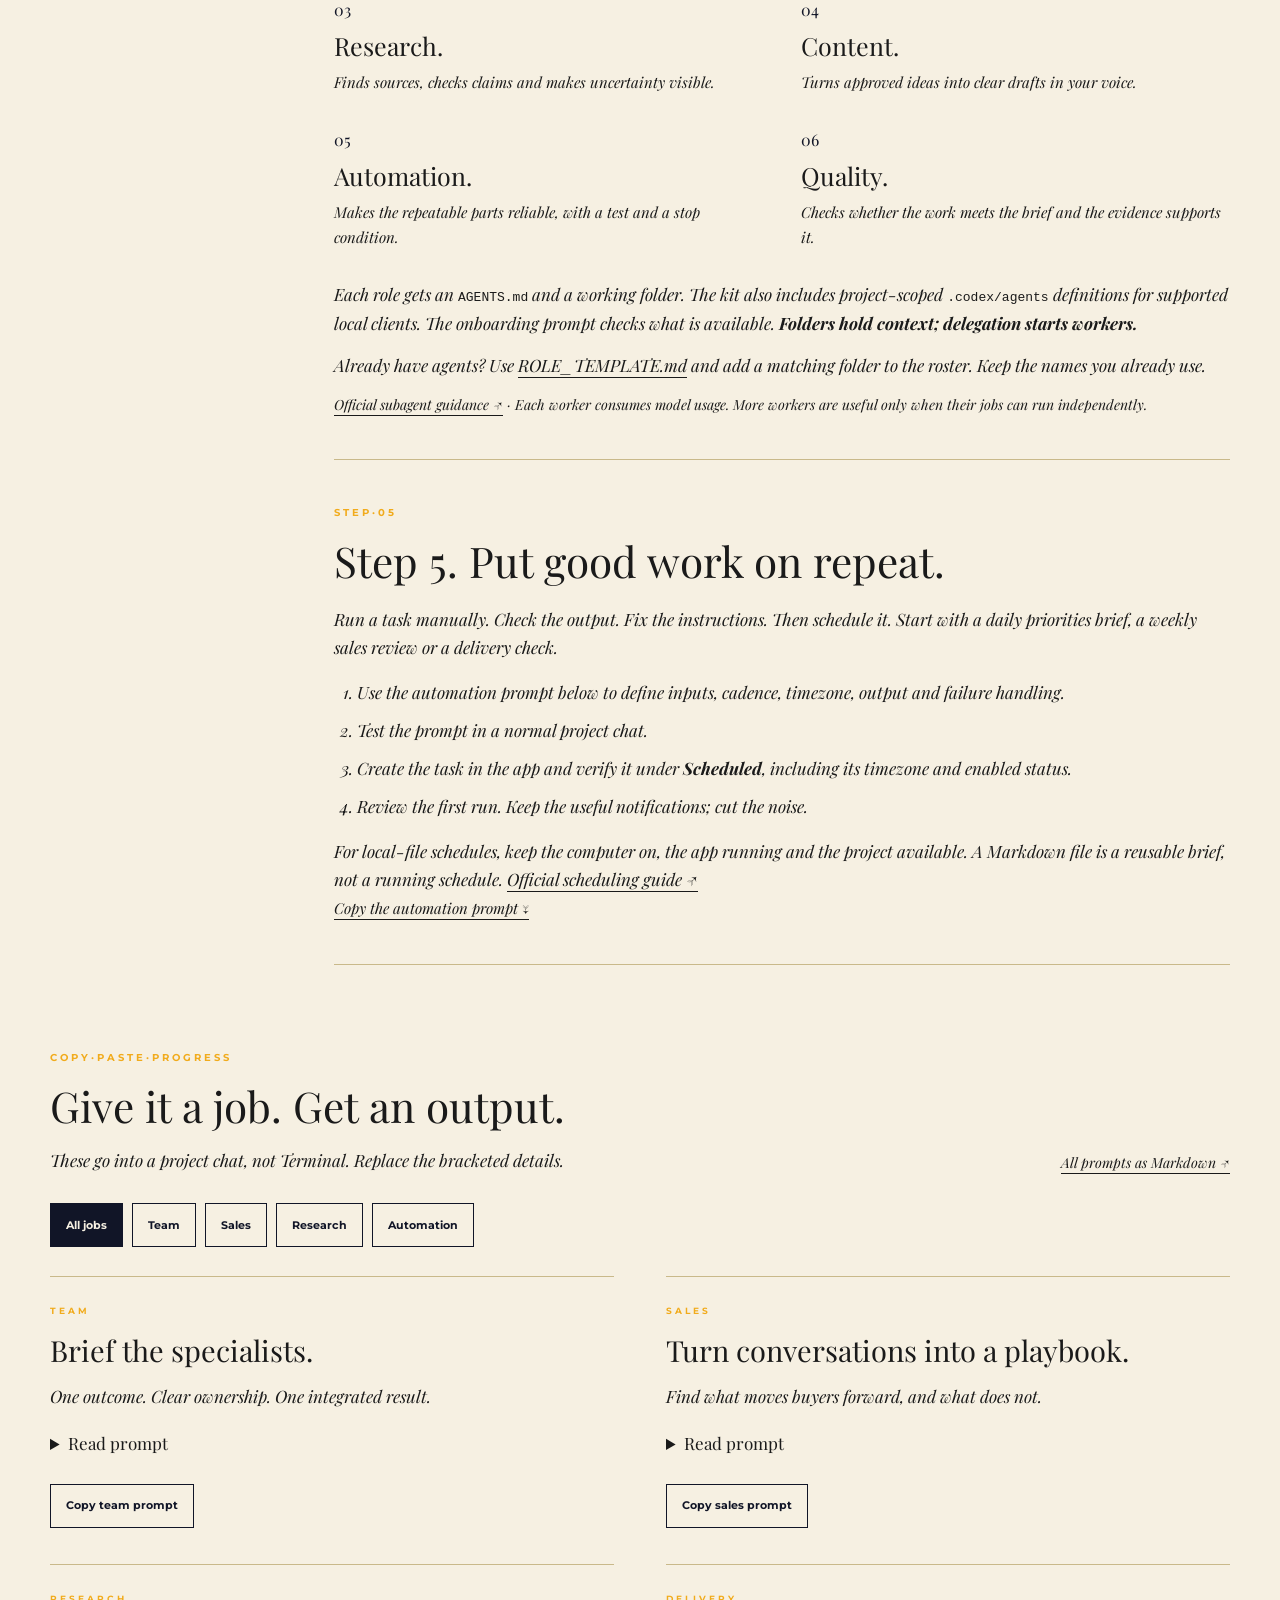
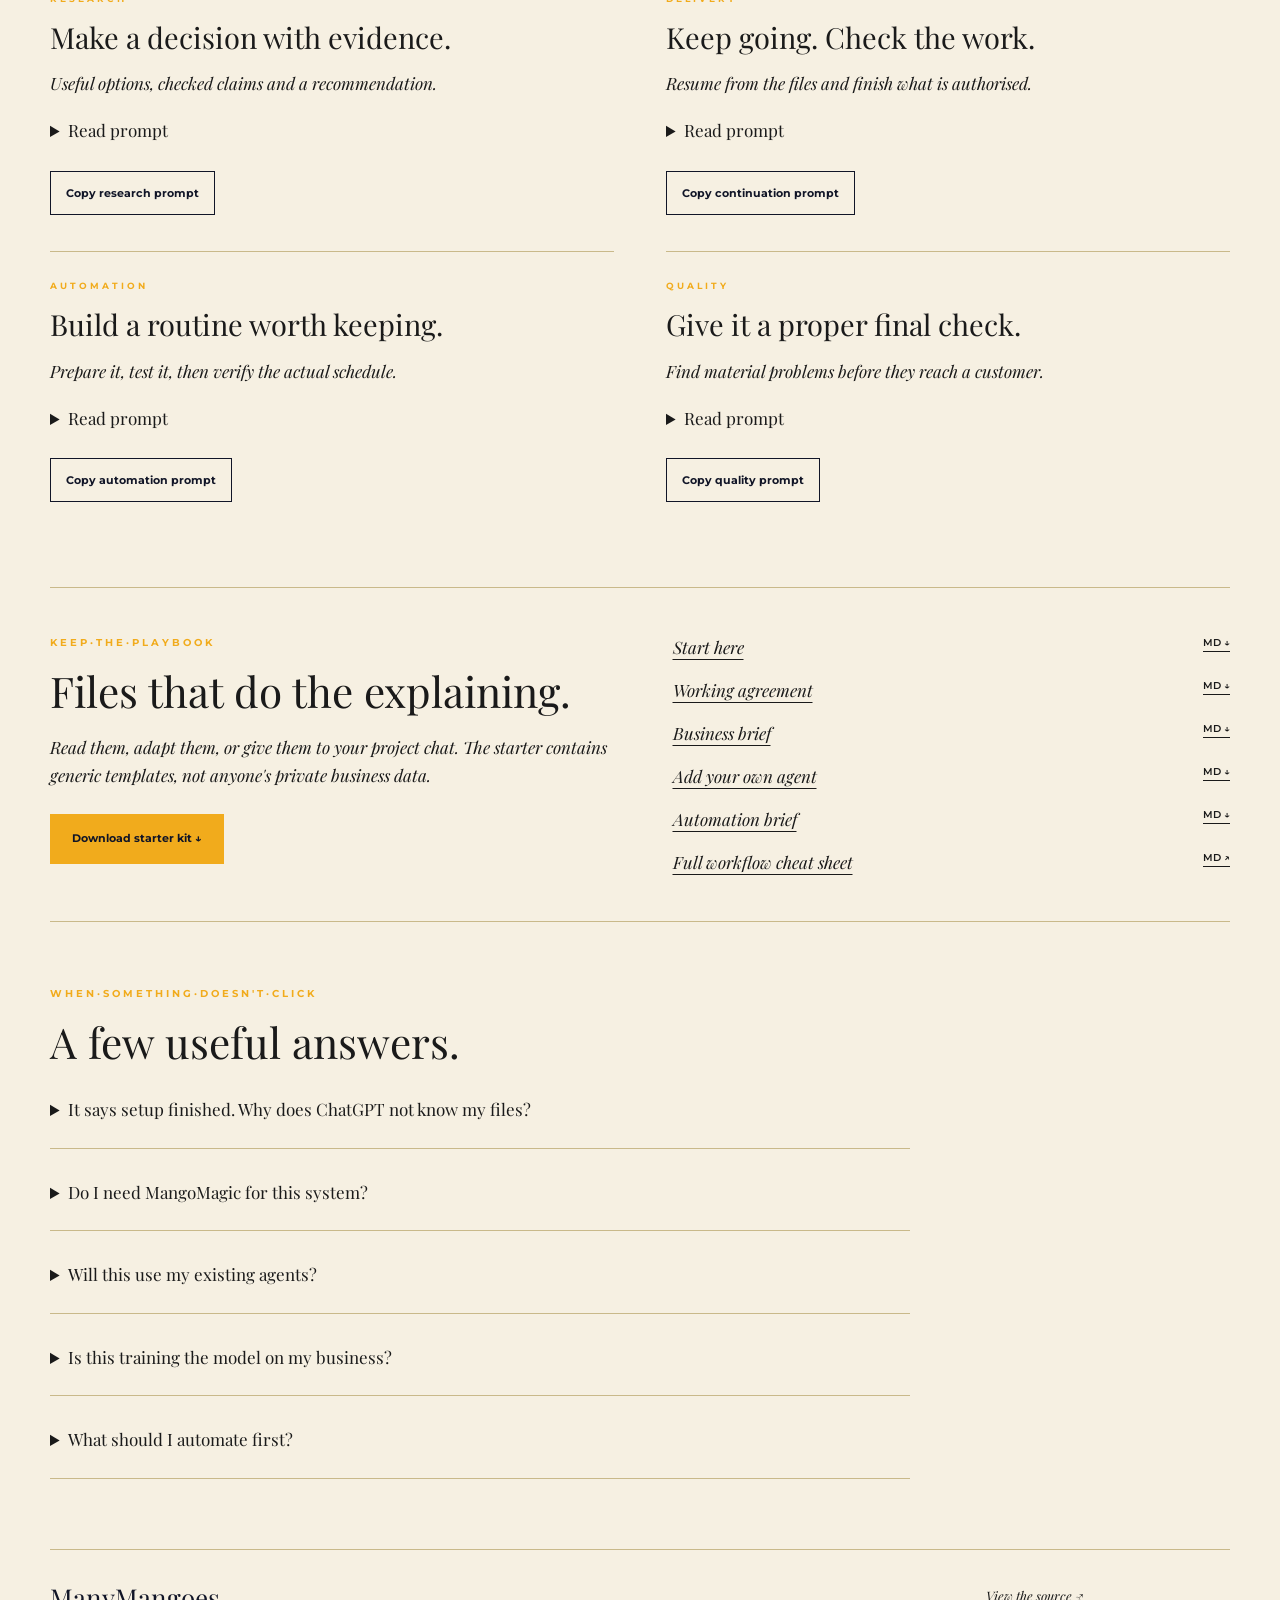
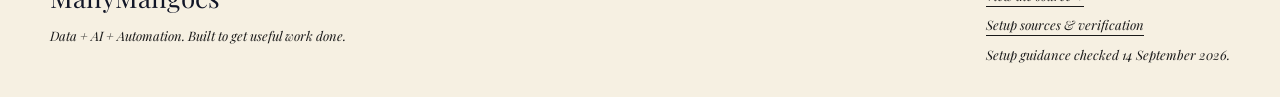
==== commit e04a864f: "Restore quick links in hero" ====
--- a/index.html
+++ b/index.html
@@ -25,6 +25,7 @@
 </div>
 <ol class="hero-steps" aria-label="Setup steps"><li><a href="#start"><span>1</span>Workspace</a></li><li><a href="#connect"><span>2</span>Connect ChatGPT</a></li><li><a href="#context"><span>3</span>Teach it</a></li><li><a href="#team"><span>4</span>Your team</a></li><li><a href="#automate"><span>5</span>Automate</a></li><li><a href="#model-setup"><span>6</span>MangoMagic <em>optional</em></a></li></ol>
 <div class="actions"><a class="button" href="#start">Start step by step <span aria-hidden="true">↓</span></a><a class="button ghost" href="assets/AI-Operations-Starter.zip" download>Download starter kit ↓</a></div>
+<div class="hero-links"><a href="#prompts">Grab a prompt →</a><a href="#team">Meet your team →</a><a href="#automate">Automate a routine →</a></div>
 <p class="small">Option A does the workspace, the MangoMagic 7.1 model and the ChatGPT registration in one run, then gracefully restarts ChatGPT. Option B creates the workspace only. Either way you get <strong>38 ready files</strong> and <strong>6 specialist agents</strong>.</p></div>
 <aside class="hero-note"><span class="big-number">6</span><p>steps from<br>folder to finished.</p><span class="eyebrow">L E S S · B U S Y W O R K</span></aside>
 </section>
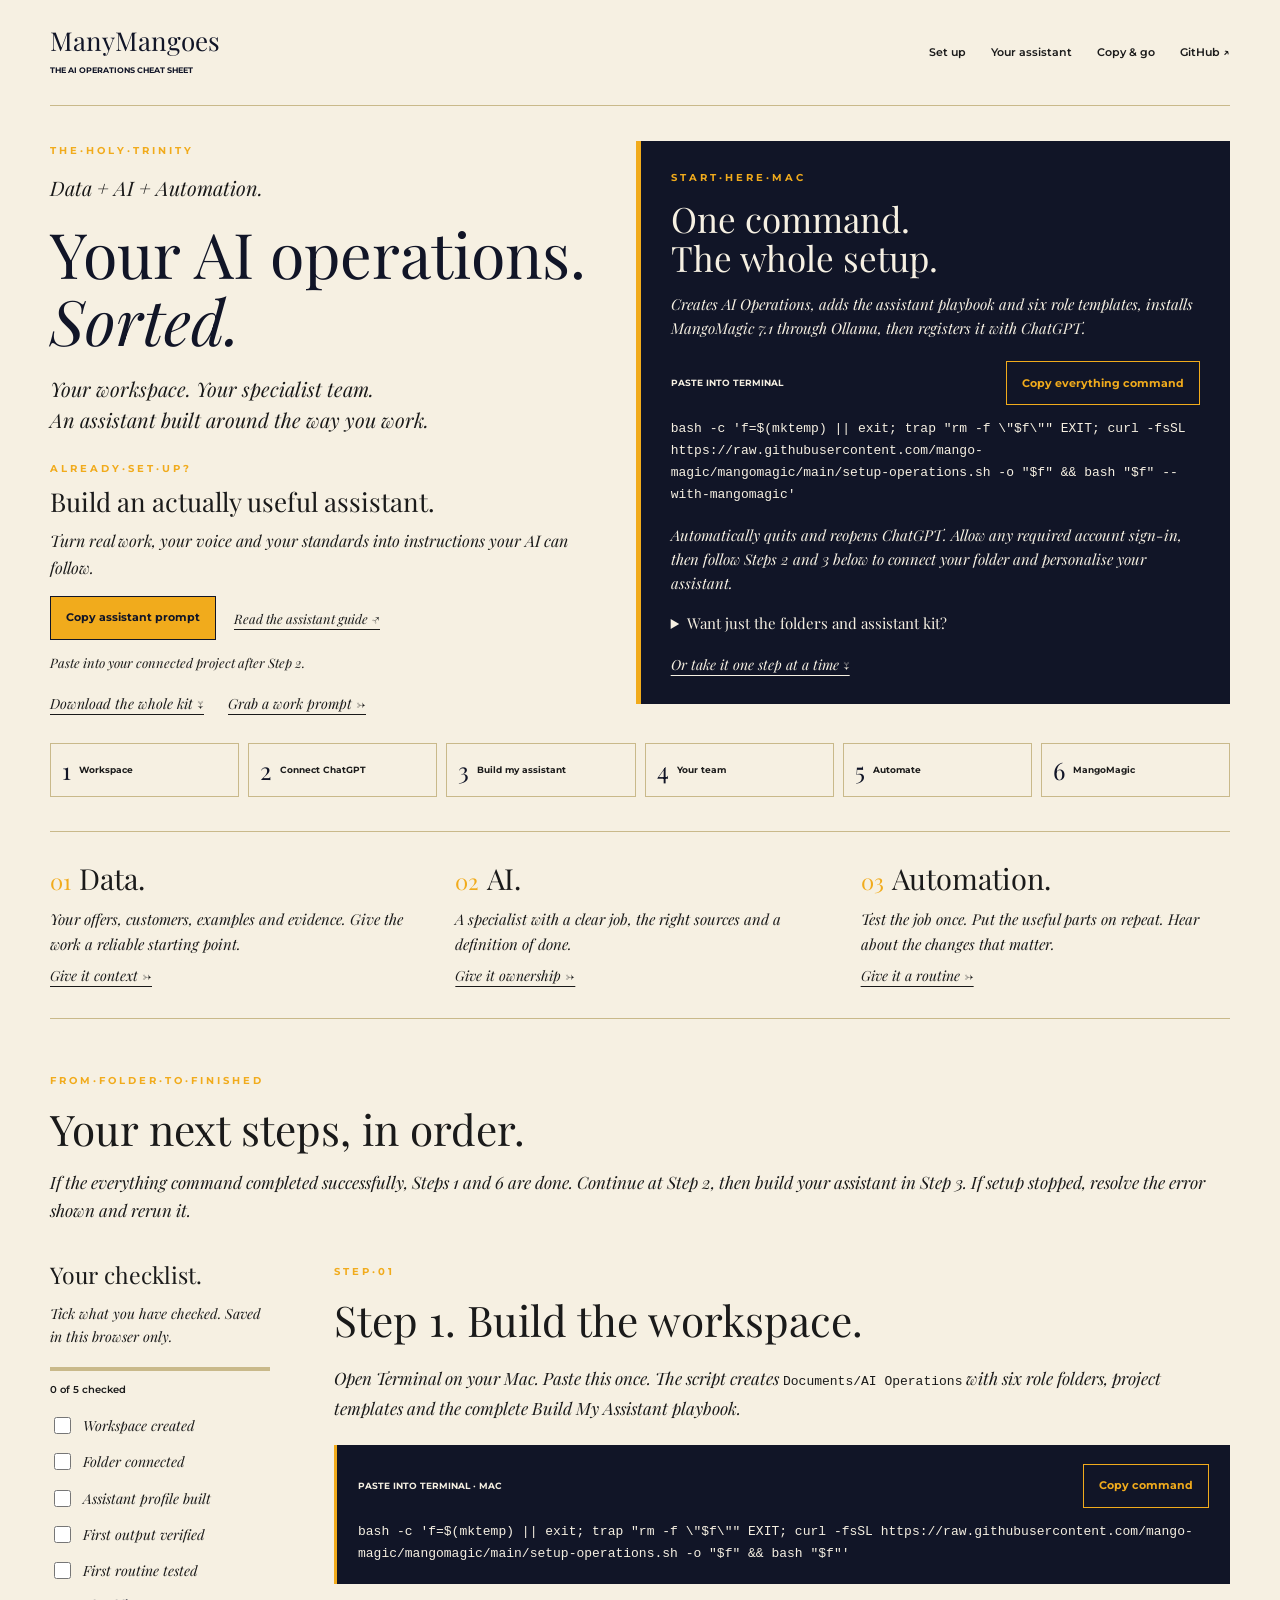
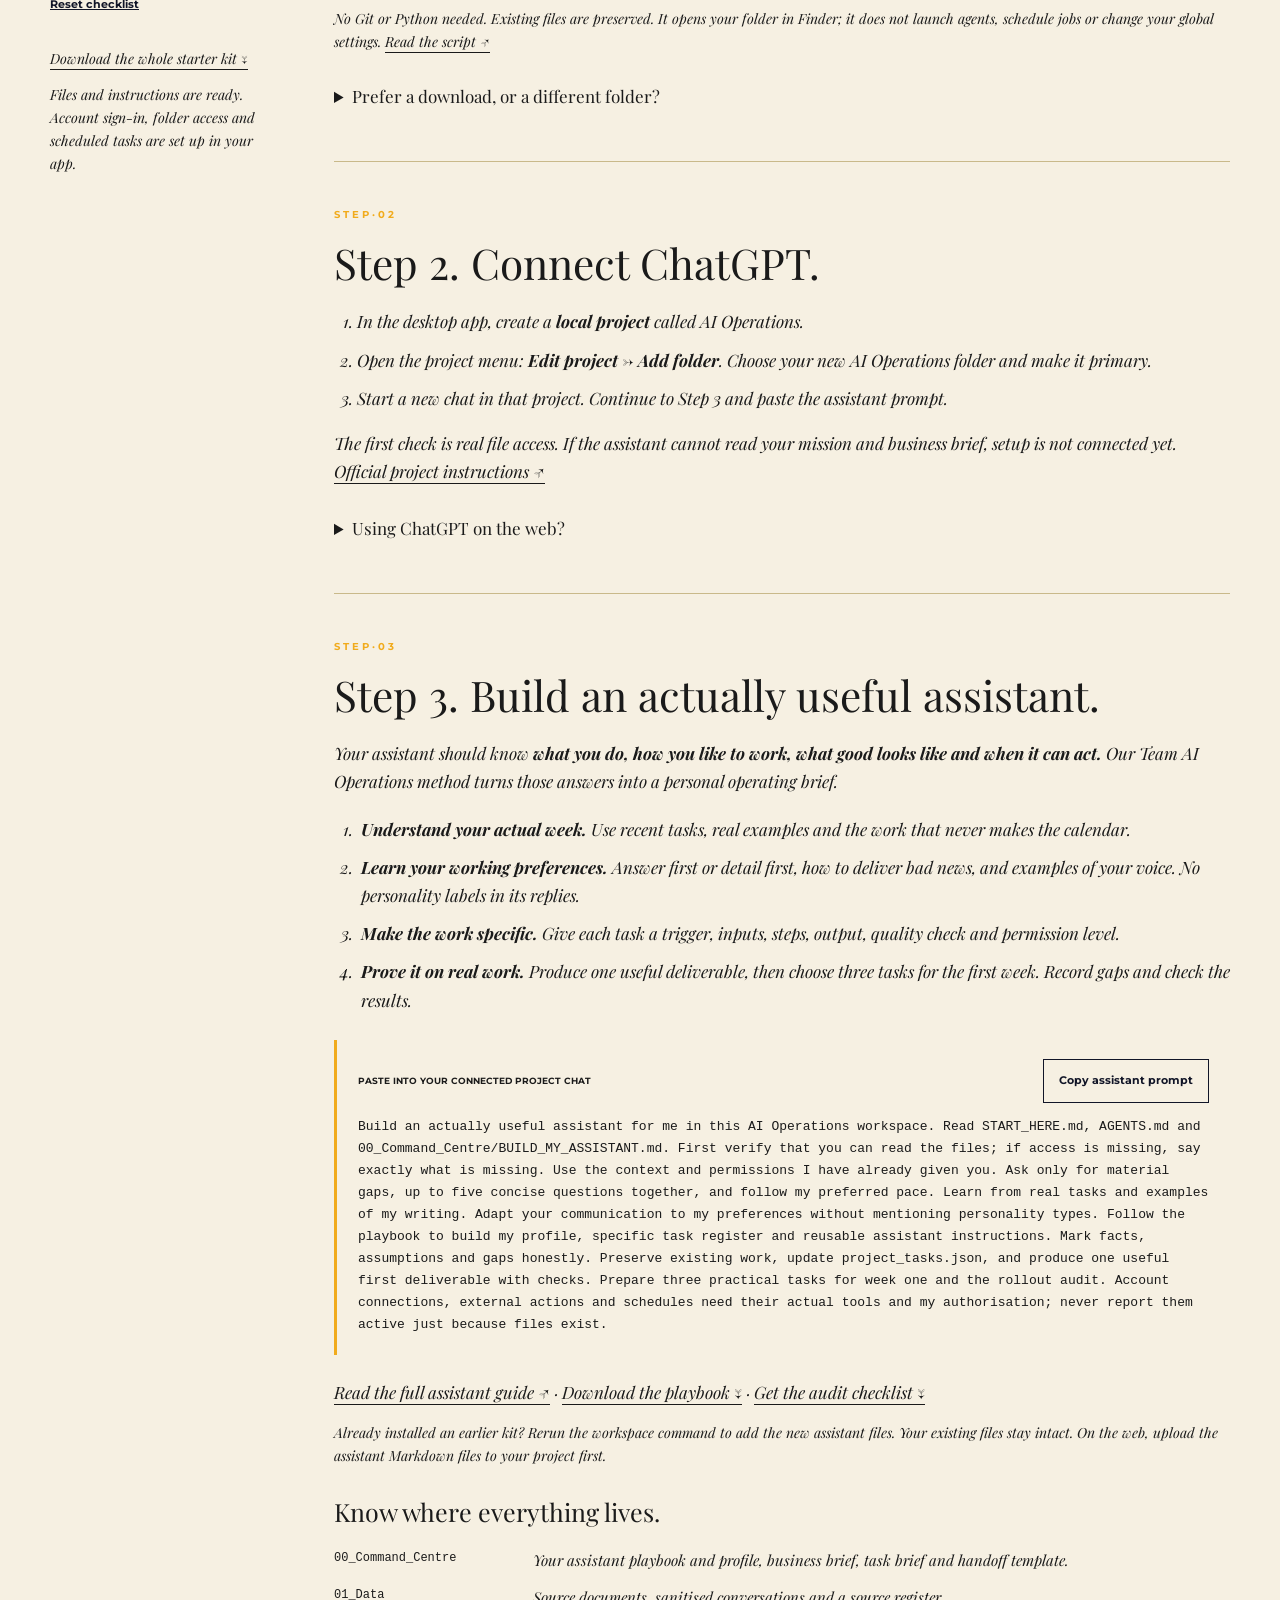
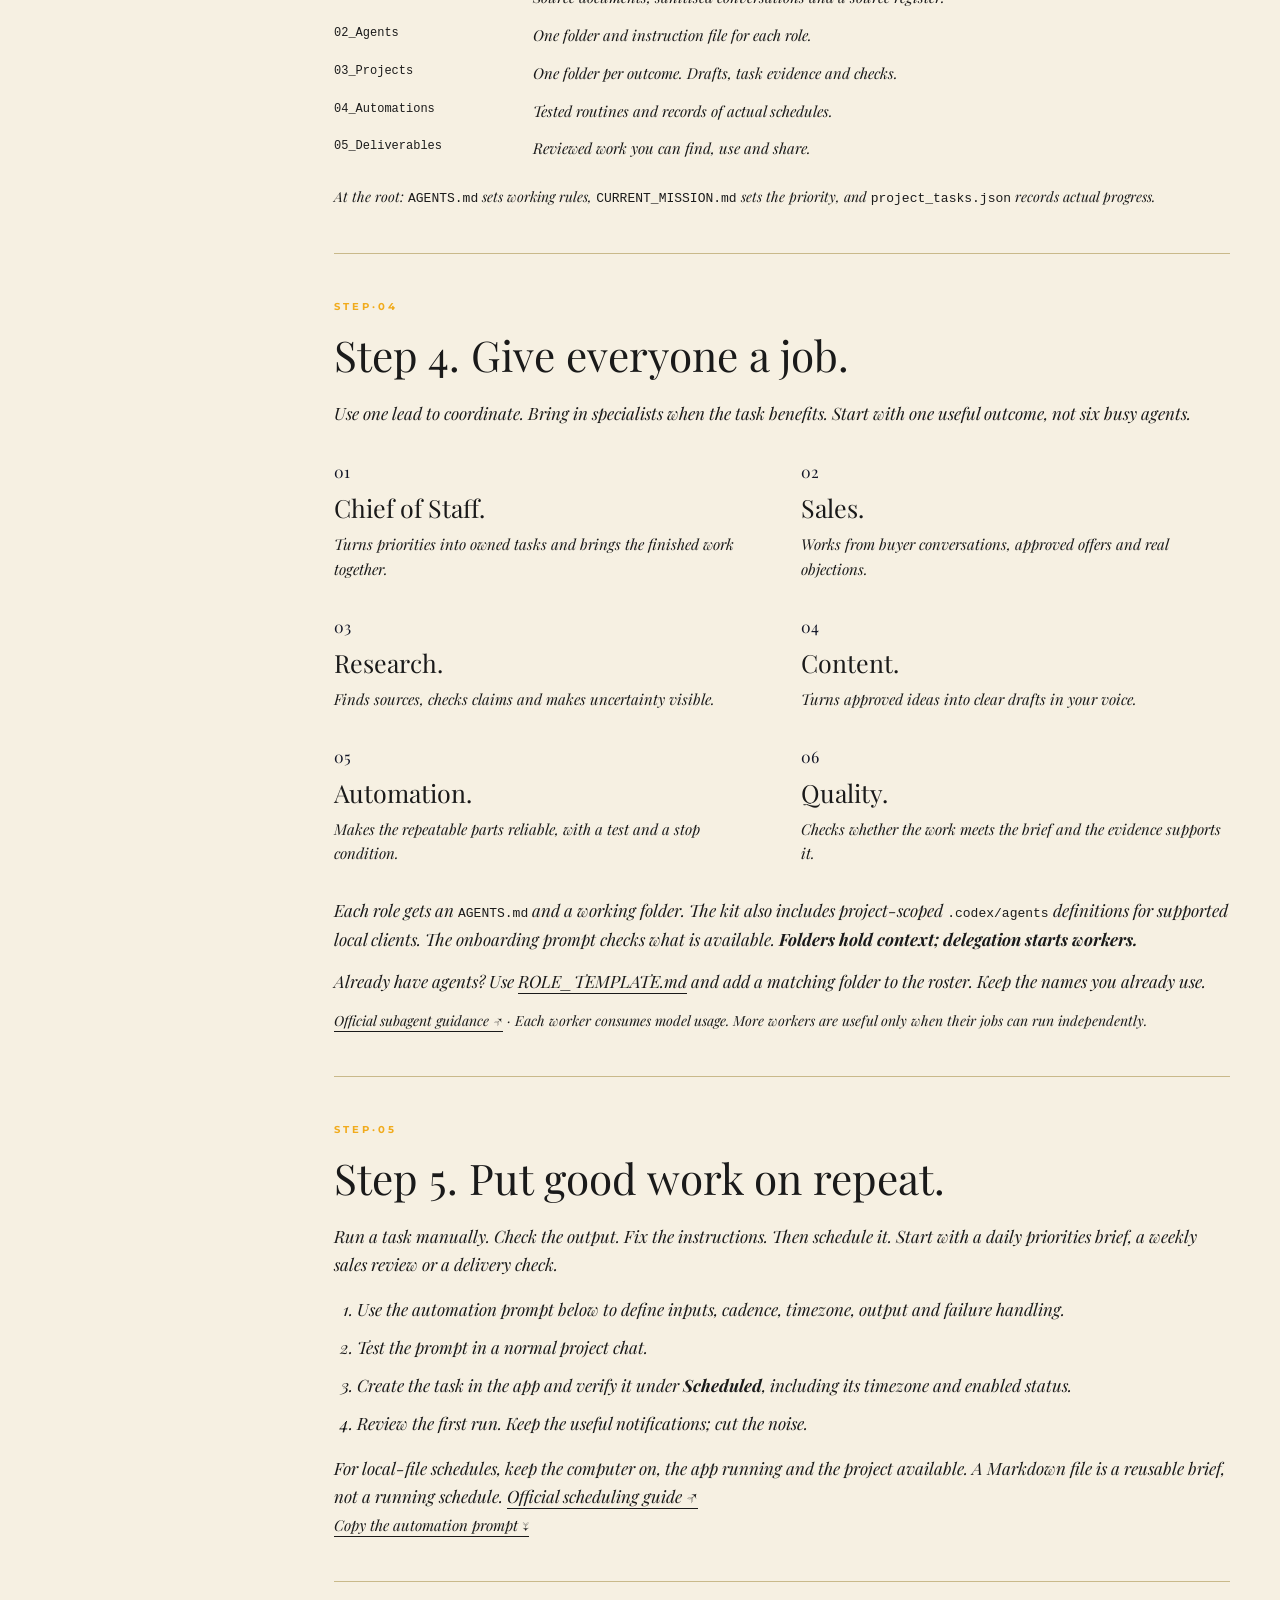
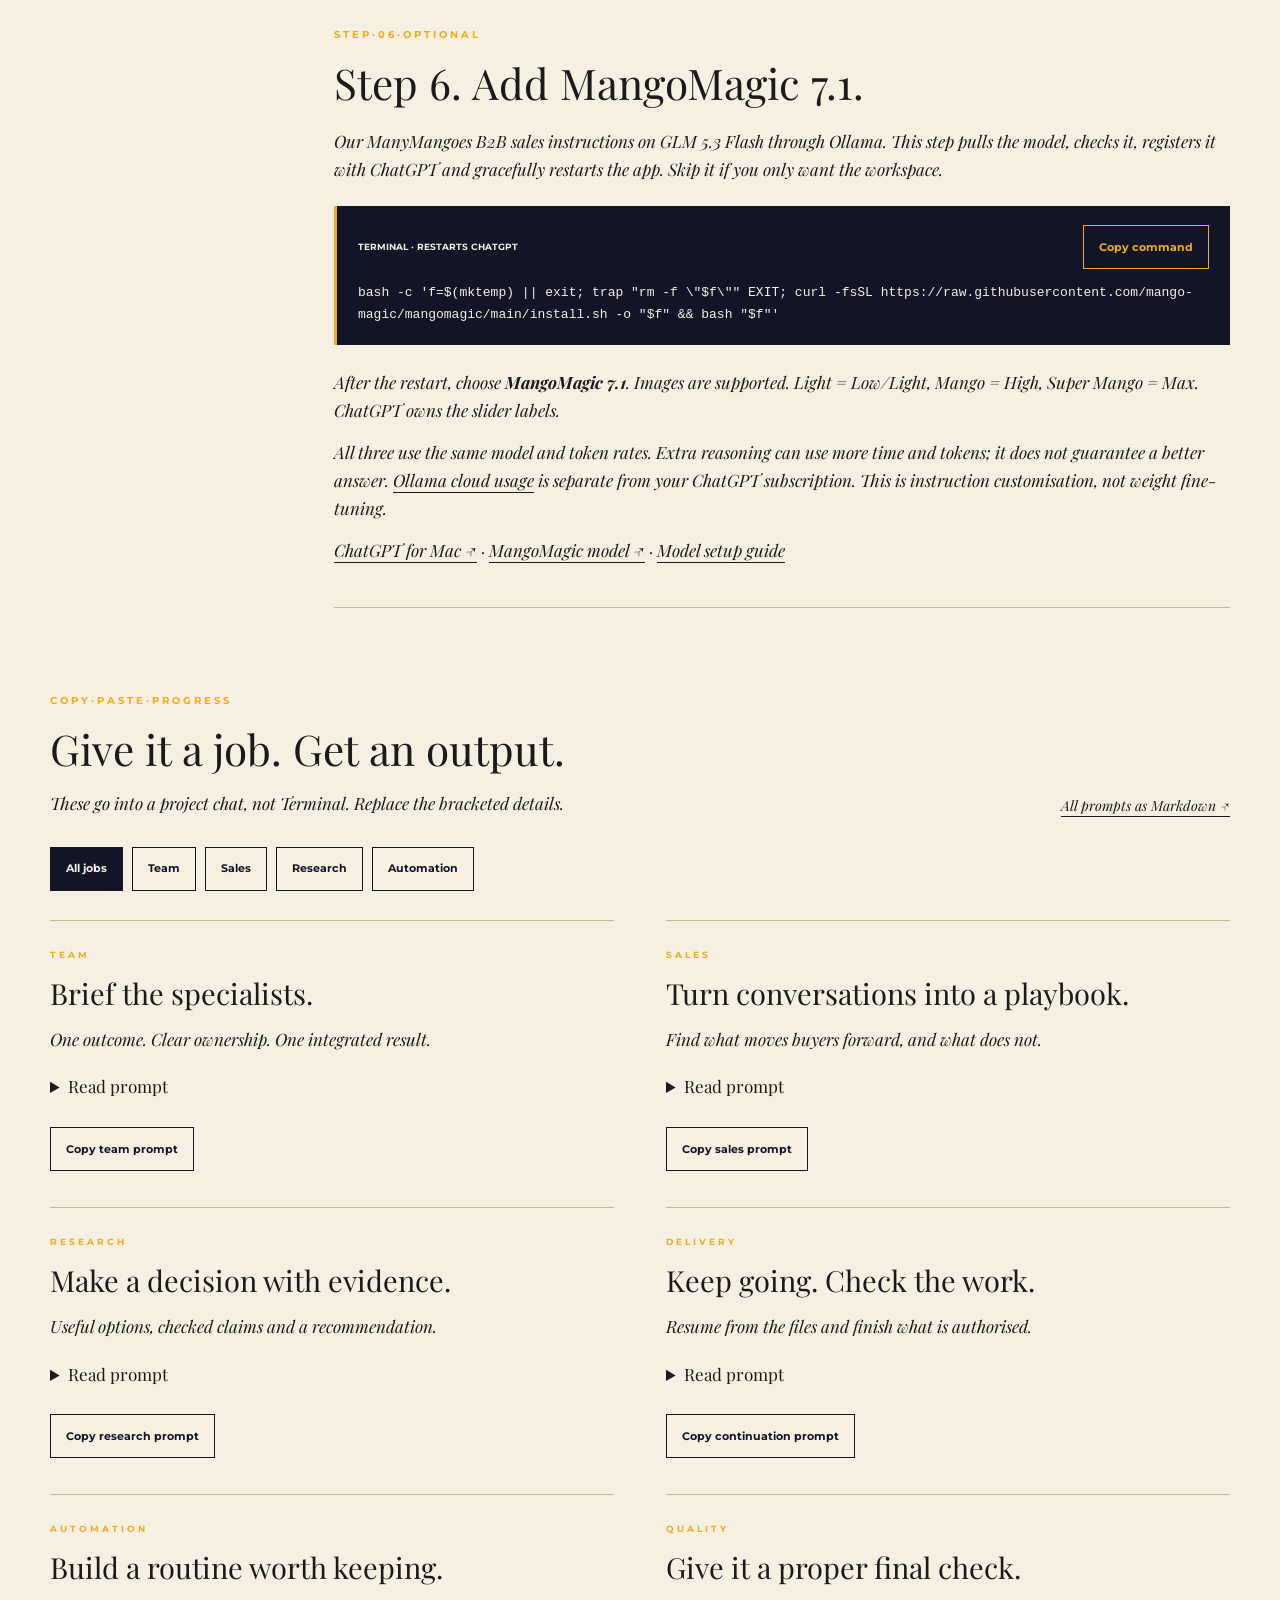
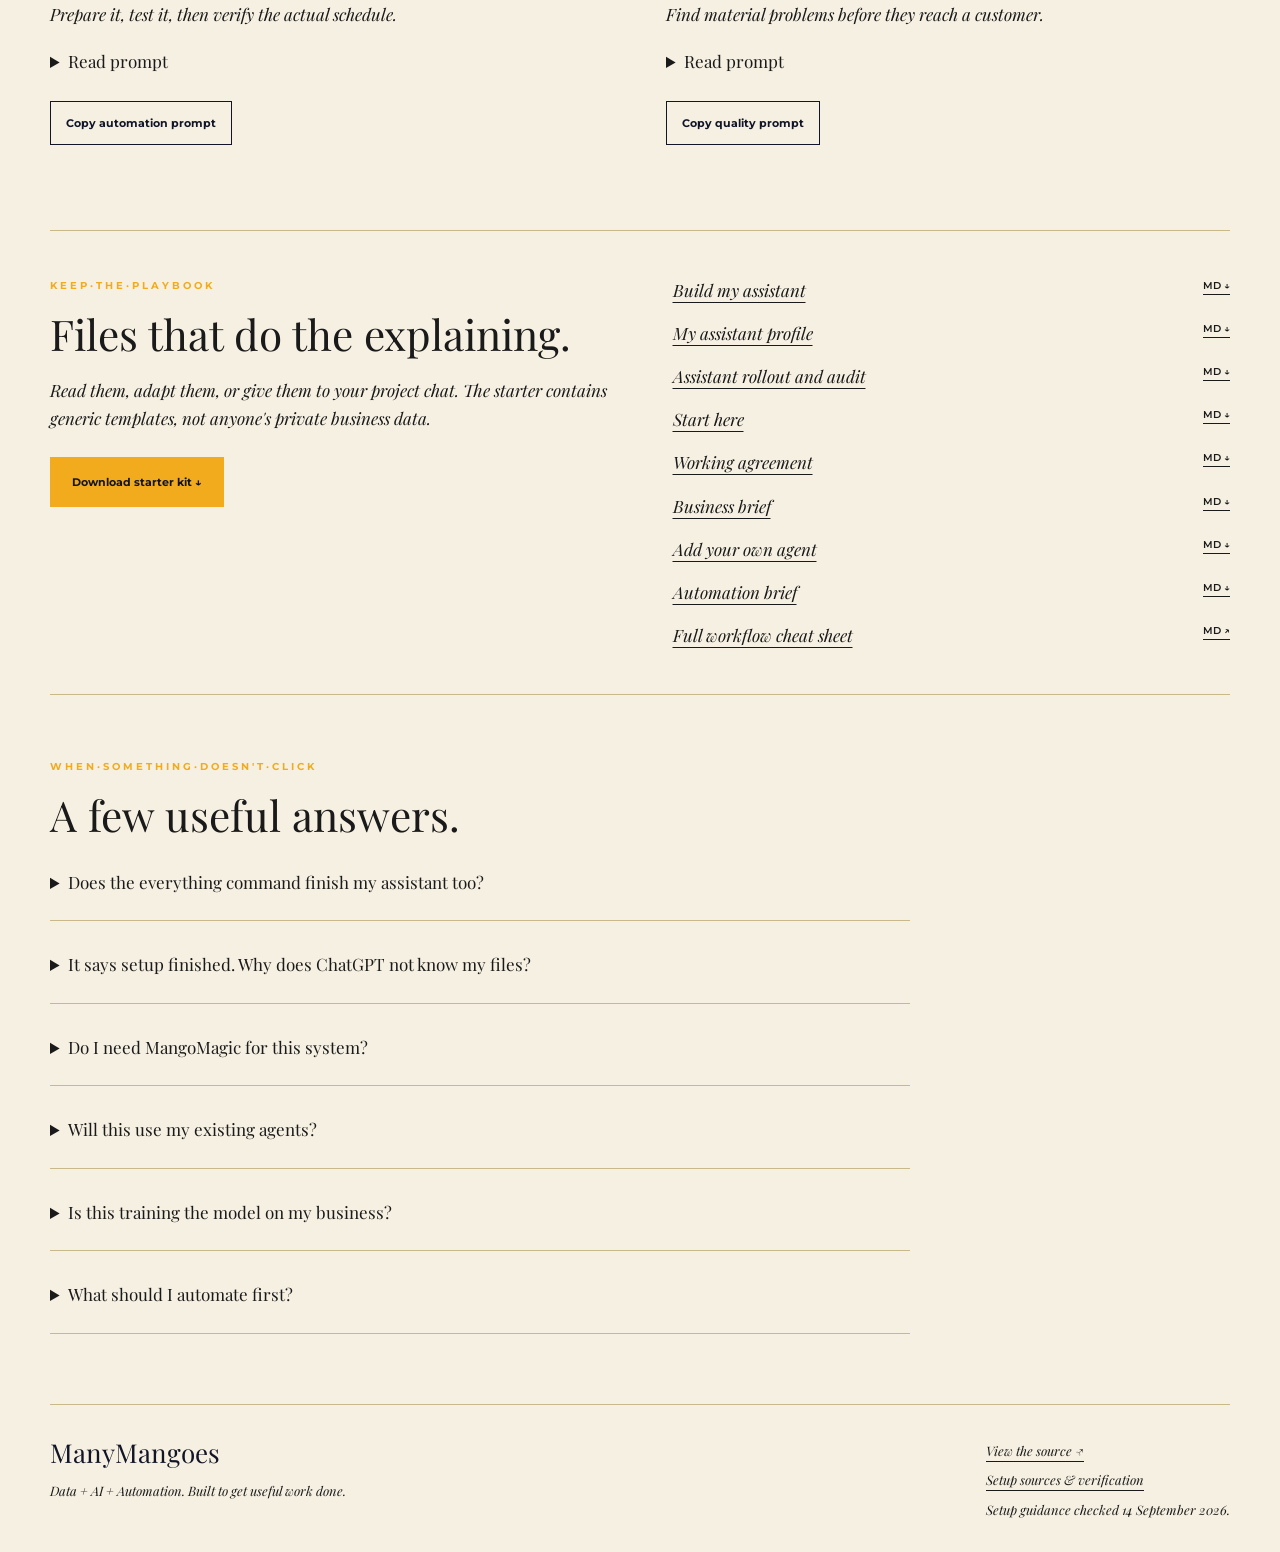
==== commit c9a26968: "Add Build My Assistant to the complete AI Operations setup" ====
--- a/index.html
+++ b/index.html
@@ -3,7 +3,7 @@
 <head>
 <meta charset="UTF-8"><meta name="viewport" content="width=device-width, initial-scale=1">
 <meta name="theme-color" content="#111527">
-<meta name="description" content="The ManyMangoes cheat sheet for getting useful work done with ChatGPT. Data + AI + Automation. One-command AI Operations setup, specialist agents and copy/paste prompts.">
+<meta name="description" content="The ManyMangoes cheat sheet for getting useful work done with ChatGPT. Data + AI + Automation. One-command setup, a Build My Assistant playbook, specialist roles and copy/paste prompts.">
 <meta property="og:title" content="Your AI operations. Sorted. | ManyMangoes">
 <meta property="og:description" content="Data + AI + Automation. Build your workspace. Brief your agents. Put useful work on repeat.">
 <title>Your AI operations. Sorted. · ManyMangoes</title>
@@ -15,45 +15,46 @@
 </head>
 <body>
 <a class="skip" href="#start">Skip to setup</a>
-<header class="masthead wrap"><a class="wordmark" href="#">ManyMangoes<span>THE AI OPERATIONS CHEAT SHEET</span></a><nav aria-label="Main"><a href="#start">Set up</a><a href="#team">Your team</a><a href="#prompts">Copy &amp; go</a><a href="https://github.com/mango-magic/mangomagic">GitHub ↗</a></nav></header>
+<header class="masthead wrap"><a class="wordmark" href="#">ManyMangoes<span>THE AI OPERATIONS CHEAT SHEET</span></a><nav aria-label="Main"><a href="#start">Set up</a><a href="assistant.html">Your assistant</a><a href="#prompts">Copy &amp; go</a><a href="https://github.com/mango-magic/mangomagic">GitHub ↗</a></nav></header>
 <main>
-<section class="hero wrap">
-<div><p class="eyebrow">T H E · M A N Y M A N G O E S · W A Y</p><h1>Your AI operations.<br><em>Sorted.</em></h1><p class="lede">Give ChatGPT the context, the team and the routine.<br>Then give it something worth doing.</p>
-<div class="hero-options">
-<div class="copy-block terminal hero-command"><div class="block-heading"><span>O P T I O N · A · E V E R Y T H I N G</span><button type="button" data-copy="everything-command">Copy everything command</button></div><pre id="everything-command"><code>bash -c 'f=$(mktemp) || exit; trap "rm -f \"$f\"" EXIT; curl -fsSL https://raw.githubusercontent.com/mango-magic/mangomagic/main/setup-operations.sh -o "$f" && bash "$f" --with-mangomagic'</code></pre><span class="copy-status" aria-live="polite"></span></div>
-<div class="copy-block terminal hero-command"><div class="block-heading"><span>O P T I O N · B · W O R K S P A C E · O N L Y</span><button type="button" data-copy="setup-command">Copy workspace command</button></div><pre id="setup-command"><code>bash -c 'f=$(mktemp) || exit; trap "rm -f \"$f\"" EXIT; curl -fsSL https://raw.githubusercontent.com/mango-magic/mangomagic/main/setup-operations.sh -o "$f" && bash "$f"'</code></pre><span class="copy-status" aria-live="polite"></span></div>
-</div>
-<ol class="hero-steps" aria-label="Setup steps"><li><a href="#start"><span>1</span>Workspace</a></li><li><a href="#connect"><span>2</span>Connect ChatGPT</a></li><li><a href="#context"><span>3</span>Teach it</a></li><li><a href="#team"><span>4</span>Your team</a></li><li><a href="#automate"><span>5</span>Automate</a></li><li><a href="#model-setup"><span>6</span>MangoMagic <em>optional</em></a></li></ol>
-<div class="actions"><a class="button" href="#start">Start step by step <span aria-hidden="true">↓</span></a><a class="button ghost" href="assets/AI-Operations-Starter.zip" download>Download starter kit ↓</a></div>
-<div class="hero-links"><a href="#prompts">Grab a prompt →</a><a href="#team">Meet your team →</a><a href="#automate">Automate a routine →</a></div>
-<p class="small">Option A does the workspace, the MangoMagic 7.1 model and the ChatGPT registration in one run, then gracefully restarts ChatGPT. Option B creates the workspace only. Either way you get <strong>38 ready files</strong> and <strong>6 specialist agents</strong>.</p></div>
-<aside class="hero-note"><span class="big-number">6</span><p>steps from<br>folder to finished.</p><span class="eyebrow">L E S S · B U S Y W O R K</span></aside>
+<section class="hero wrap" aria-labelledby="hero-title">
+<div class="hero-intro"><p class="eyebrow">T H E · H O L Y · T R I N I T Y</p><p class="hero-equation">Data + AI + Automation.</p><h1 id="hero-title">Your AI operations.<br><em>Sorted.</em></h1><p class="lede">Your workspace. Your specialist team.<br>An assistant built around the way you work.</p>
+<div class="copy-block hero-assistant"><p class="eyebrow">A L R E A D Y · S E T · U P ?</p><h2>Build an actually useful assistant.</h2><p>Turn real work, your voice and your standards into instructions your AI can follow.</p><div class="actions"><button type="button" class="button" data-copy="onboard-prompt">Copy assistant prompt</button><a href="assistant.html">Read the assistant guide ↗</a></div><span class="copy-status" aria-live="polite"></span><p class="small">Paste into your connected project after Step 2.</p></div>
+<div class="hero-links"><a href="assets/AI-Operations-Starter.zip" download>Download the whole kit ↓</a><a href="#prompts">Grab a work prompt →</a></div></div>
+<div class="hero-install terminal"><p class="eyebrow">S T A R T · H E R E · M A C</p><h2>One command.<br>The whole setup.</h2><p>Creates AI Operations, adds the assistant playbook and six role templates, installs MangoMagic 7.1 through Ollama, then registers it with ChatGPT.</p>
+<div class="copy-block terminal hero-command"><div class="block-heading"><span>PASTE INTO TERMINAL</span><button type="button" data-copy="everything-command">Copy everything command</button></div><pre id="everything-command"><code>bash -c 'f=$(mktemp) || exit; trap "rm -f \"$f\"" EXIT; curl -fsSL https://raw.githubusercontent.com/mango-magic/mangomagic/main/setup-operations.sh -o "$f" && bash "$f" --with-mangomagic'</code></pre><span class="copy-status" aria-live="polite"></span></div>
+<p class="small">Automatically quits and reopens ChatGPT. Allow any required account sign-in, then follow Steps 2 and 3 below to connect your folder and personalise your assistant.</p>
+<details class="workspace-choice"><summary>Want just the folders and assistant kit?</summary><p>Use this if you already have a model. You can add MangoMagic later in Step 6.</p><div class="copy-block terminal"><div class="block-heading"><span>WORKSPACE ONLY</span><button type="button" data-copy="setup-command">Copy workspace command</button></div><pre id="setup-command"><code>bash -c 'f=$(mktemp) || exit; trap "rm -f \"$f\"" EXIT; curl -fsSL https://raw.githubusercontent.com/mango-magic/mangomagic/main/setup-operations.sh -o "$f" && bash "$f"'</code></pre><span class="copy-status" aria-live="polite"></span></div></details><a class="setup-alternative" href="#start">Or take it one step at a time ↓</a></div>
+<ol class="hero-steps" aria-label="Setup steps"><li><a href="#start"><span>1</span>Workspace</a></li><li><a href="#connect"><span>2</span>Connect ChatGPT</a></li><li><a href="#context"><span>3</span>Build my assistant</a></li><li><a href="#team"><span>4</span>Your team</a></li><li><a href="#automate"><span>5</span>Automate</a></li><li><a href="#model-setup"><span>6</span>MangoMagic <em>optional</em></a></li></ol>
 </section>
 <section class="trinity wrap" aria-labelledby="trinity-title">
 <div class="trinity-heading"><p class="eyebrow">T H E · H O L Y · T R I N I T Y</p><h2 id="trinity-title">Data + AI + Automation.</h2><p>One connected way to work.</p></div>
 <div class="trinity-grid"><article><span class="step-no">01</span><h3>Data.</h3><p>Your offers, customers, examples and evidence. Give the work a reliable starting point.</p><a href="#context">Give it context →</a></article><article><span class="step-no">02</span><h3>AI.</h3><p>A specialist with a clear job, the right sources and a definition of done.</p><a href="#team">Give it ownership →</a></article><article><span class="step-no">03</span><h3>Automation.</h3><p>Test the job once. Put the useful parts on repeat. Hear about the changes that matter.</p><a href="#automate">Give it a routine →</a></article></div>
 </section>
-<div class="wrap section-intro"><p class="eyebrow">F R O M · F O L D E R · T O · F I N I S H E D</p><h2>Six steps. One command, or one at a time.</h2><p>One monster command or one step at a time. Come back here whenever you need a hand.</p></div>
+<div class="wrap section-intro"><p class="eyebrow">F R O M · F O L D E R · T O · F I N I S H E D</p><h2>Your next steps, in order.</h2><p>If the everything command completed successfully, Steps 1 and 6 are done. Continue at Step 2, then build your assistant in Step 3. If setup stopped, resolve the error shown and rerun it.</p></div>
 <div class="workspace-layout wrap">
-<aside class="progress-panel"><h3>Your checklist.</h3><p class="small">Tick what you have checked. Saved in this browser only.</p><div class="progress-track"><span id="progress-fill"></span></div><p id="progress-text" role="status">0 of 5 checked</p><div class="checks"><label><input type="checkbox" data-check="workspace"> Workspace created</label><label><input type="checkbox" data-check="connected"> Folder connected</label><label><input type="checkbox" data-check="context"> Business brief added</label><label><input type="checkbox" data-check="delivery"> First output verified</label><label><input type="checkbox" data-check="routine"> First routine tested</label></div><button class="plain-button" id="reset-progress" type="button">Reset checklist</button><a href="assets/AI-Operations-Starter.zip" download>Download the whole starter kit ↓</a><p class="small">Files and instructions are ready. Account sign-in, folder access and scheduled tasks are set up in your app.</p></aside>
+<aside class="progress-panel"><h3>Your checklist.</h3><p class="small">Tick what you have checked. Saved in this browser only.</p><div class="progress-track"><span id="progress-fill"></span></div><p id="progress-text" role="status">0 of 5 checked</p><div class="checks"><label><input type="checkbox" data-check="workspace"> Workspace created</label><label><input type="checkbox" data-check="connected"> Folder connected</label><label><input type="checkbox" data-check="assistant-profile"> Assistant profile built</label><label><input type="checkbox" data-check="delivery"> First output verified</label><label><input type="checkbox" data-check="routine"> First routine tested</label></div><button class="plain-button" id="reset-progress" type="button">Reset checklist</button><a href="assets/AI-Operations-Starter.zip" download>Download the whole starter kit ↓</a><p class="small">Files and instructions are ready. Account sign-in, folder access and scheduled tasks are set up in your app.</p></aside>
 <div class="guide">
-<section class="guide-step" id="start"><p class="eyebrow">S T E P · 0 1</p><h2>Step 1. Build the workspace.</h2><p>Open Terminal on your Mac. Paste this once. The script creates <code>Documents/AI Operations</code> with six role folders, project templates and ready-to-use instructions.</p>
+<section class="guide-step" id="start"><p class="eyebrow">S T E P · 0 1</p><h2>Step 1. Build the workspace.</h2><p>Open Terminal on your Mac. Paste this once. The script creates <code>Documents/AI Operations</code> with six role folders, project templates and the complete Build My Assistant playbook.</p>
 <div class="copy-block terminal"><div class="block-heading"><span>PASTE INTO TERMINAL · MAC</span><button type="button" data-copy="setup-command-steps">Copy command</button></div><pre id="setup-command-steps"><code>bash -c 'f=$(mktemp) || exit; trap "rm -f \"$f\"" EXIT; curl -fsSL https://raw.githubusercontent.com/mango-magic/mangomagic/main/setup-operations.sh -o "$f" && bash "$f"'</code></pre><span class="copy-status" aria-live="polite"></span></div>
 <p class="small">No Git or Python needed. Existing files are preserved. It opens your folder in Finder; it does not launch agents, schedule jobs or change your global settings. <a href="https://github.com/mango-magic/mangomagic/blob/main/setup-operations.sh">Read the script ↗</a></p>
 <details><summary>Prefer a download, or a different folder?</summary><p><a href="assets/AI-Operations-Starter.zip" download>Download the starter ZIP</a> and unzip it. To choose a destination with the script:</p><div class="copy-block"><div class="block-heading"><span>TERMINAL</span><button data-copy="custom-command" type="button">Copy command</button></div><pre id="custom-command"><code>bash -c 'f=$(mktemp) || exit; trap "rm -f \"$f\"" EXIT; curl -fsSL https://raw.githubusercontent.com/mango-magic/mangomagic/main/setup-operations.sh -o "$f" && bash "$f" --destination "$HOME/Desktop/AI Operations"'</code></pre><span class="copy-status" aria-live="polite"></span></div><p>The command is for macOS. On other systems, use the ZIP and a client that supports the workflow.</p></details>
 </section>
-<section class="guide-step" id="model-setup"><p class="eyebrow">S T E P · 0 6 · O P T I O N A L</p><h2>Step 6. Add MangoMagic 7.1.</h2><p>Our ManyMangoes B2B sales instructions on GLM 5.3 Flash through Ollama. This step pulls the model, checks it, registers it with ChatGPT and gracefully restarts the app. Skip it if you only want the workspace.</p>
-<div class="copy-block terminal"><div class="block-heading"><span>TERMINAL · RESTARTS CHATGPT</span><button data-copy="model-command" type="button">Copy command</button></div><pre id="model-command"><code>bash -c 'f=$(mktemp) || exit; trap "rm -f \"$f\"" EXIT; curl -fsSL https://raw.githubusercontent.com/mango-magic/mangomagic/main/install.sh -o "$f" && bash "$f"'</code></pre><span class="copy-status" aria-live="polite"></span></div>
-<p>After the restart, choose <strong>MangoMagic 7.1</strong>. Images are supported. Light = Low/Light, Mango = High, Super Mango = Max. ChatGPT owns the slider labels.</p><p>All three use the same model and token rates. Extra reasoning can use more time and tokens; it does not guarantee a better answer. <a href="https://ollama.com/pricing">Ollama cloud usage</a> is separate from your ChatGPT subscription. This is instruction customisation, not weight fine-tuning.</p><p><a href="https://chatgpt.com/download/">ChatGPT for Mac ↗</a> · <a href="https://ollama.com/mangomagic/mangomagic-7.1">MangoMagic model ↗</a> · <a href="docs/MODEL-SETUP.md">Model setup guide</a></p></section>
-<section class="guide-step" id="connect"><p class="eyebrow">S T E P · 0 2</p><h2>Step 2. Connect ChatGPT.</h2><ol><li>In the desktop app, create a <strong>local project</strong> called AI Operations.</li><li>Open the project menu: <strong>Edit project → Add folder</strong>. Choose your new AI Operations folder and make it primary.</li><li>Start a new chat in that project. Paste the onboarding prompt below.</li></ol><p>The first check is real file access. If the assistant cannot read your mission and business brief, setup is not connected yet. <a href="https://learn.chatgpt.com/docs/projects">Official project instructions ↗</a></p>
+<section class="guide-step" id="connect"><p class="eyebrow">S T E P · 0 2</p><h2>Step 2. Connect ChatGPT.</h2><ol><li>In the desktop app, create a <strong>local project</strong> called AI Operations.</li><li>Open the project menu: <strong>Edit project → Add folder</strong>. Choose your new AI Operations folder and make it primary.</li><li>Start a new chat in that project. Continue to Step 3 and paste the assistant prompt.</li></ol><p>The first check is real file access. If the assistant cannot read your mission and business brief, setup is not connected yet. <a href="https://learn.chatgpt.com/docs/projects">Official project instructions ↗</a></p>
 <details><summary>Using ChatGPT on the web?</summary><p>Create a ChatGPT project, upload the relevant starter Markdown files and business sources, and paste the shared AGENTS.md rules into project instructions. Keep uploads current. A web project does not automatically read your Mac's folders, run the Mac installer or inherit its Ollama model. Local custom agent definitions apply to supported local Codex clients.</p><p>Use the prompts with the tools your account actually has. If file writing or delegation is unavailable, the assistant can return file contents and work through roles sequentially.</p></details>
 </section>
-<section class="guide-step" id="context"><p class="eyebrow">S T E P · 0 3</p><h2>Step 3. Teach it your business.</h2><p>Start with five useful inputs: <strong>what you sell, who buys, claims you can prove, examples you like, and the outcome you need.</strong> The onboarding prompt turns them into a reusable business brief.</p><div class="copy-block"><div class="block-heading"><span>PASTE INTO YOUR PROJECT CHAT</span><button data-copy="onboard-prompt" type="button">Copy onboarding prompt</button></div><pre id="onboard-prompt">Set up this AI Operations workspace for my business. Read AGENTS.md, 00_Command_Centre/BUSINESS_BRIEF.md, CURRENT_MISSION.md and 02_Agents/AGENT_ROSTER.md. First verify that you can read these files; if you cannot, explain the missing access without pretending setup worked. Ask me up to five short questions together to fill material gaps in the business brief. Use facts I provide; leave unknowns marked unknown. Preserve existing content. Recommend only the roles I need. Explain which custom agents are actually available in this client and which are just role instructions. Update the business brief, mission, roster and project_tasks.json. Show one useful first deliverable and its acceptance criteria. Do not run recurring tasks or send messages as part of onboarding.</pre><span class="copy-status" aria-live="polite"></span></div><p class="small">Give it examples of responses you appreciate. Ask it to adapt its tone and level of detail, without personality labels.</p>
-<div class="file-map"><h3>Know where everything lives.</h3><dl><div><dt>00_Command_Centre</dt><dd>Your business brief, task brief and handoff template.</dd></div><div><dt>01_Data</dt><dd>Source documents, sanitised conversations and a source register.</dd></div><div><dt>02_Agents</dt><dd>One folder and instruction file for each role.</dd></div><div><dt>03_Projects</dt><dd>One folder per outcome. Drafts, task evidence and checks.</dd></div><div><dt>04_Automations</dt><dd>Tested routines and records of actual schedules.</dd></div><div><dt>05_Deliverables</dt><dd>Reviewed work you can find, use and share.</dd></div></dl><p class="small">At the root: <code>AGENTS.md</code> sets working rules, <code>CURRENT_MISSION.md</code> sets the priority, and <code>project_tasks.json</code> records actual progress.</p></div>
+<section class="guide-step" id="context"><p class="eyebrow">S T E P · 0 3</p><h2>Step 3. Build an actually useful assistant.</h2><p>Your assistant should know <strong>what you do, how you like to work, what good looks like and when it can act.</strong> Our Team AI Operations method turns those answers into a personal operating brief.</p>
+<ol class="assistant-outcomes"><li><strong>Understand your actual week.</strong> Use recent tasks, real examples and the work that never makes the calendar.</li><li><strong>Learn your working preferences.</strong> Answer first or detail first, how to deliver bad news, and examples of your voice. No personality labels in its replies.</li><li><strong>Make the work specific.</strong> Give each task a trigger, inputs, steps, output, quality check and permission level.</li><li><strong>Prove it on real work.</strong> Produce one useful deliverable, then choose three tasks for the first week. Record gaps and check the results.</li></ol>
+<div class="copy-block"><div class="block-heading"><span>PASTE INTO YOUR CONNECTED PROJECT CHAT</span><button data-copy="onboard-prompt" type="button">Copy assistant prompt</button></div><pre id="onboard-prompt">Build an actually useful assistant for me in this AI Operations workspace. Read START_HERE.md, AGENTS.md and 00_Command_Centre/BUILD_MY_ASSISTANT.md. First verify that you can read the files; if access is missing, say exactly what is missing. Use the context and permissions I have already given you. Ask only for material gaps, up to five concise questions together, and follow my preferred pace. Learn from real tasks and examples of my writing. Adapt your communication to my preferences without mentioning personality types. Follow the playbook to build my profile, specific task register and reusable assistant instructions. Mark facts, assumptions and gaps honestly. Preserve existing work, update project_tasks.json, and produce one useful first deliverable with checks. Prepare three practical tasks for week one and the rollout audit. Account connections, external actions and schedules need their actual tools and my authorisation; never report them active just because files exist.</pre><span class="copy-status" aria-live="polite"></span></div>
+<p><a href="assistant.html">Read the full assistant guide ↗</a> · <a href="starter/00_Command_Centre/BUILD_MY_ASSISTANT.md" download>Download the playbook ↓</a> · <a href="starter/00_Command_Centre/ASSISTANT_ROLLOUT.md" download>Get the audit checklist ↓</a></p><p class="small">Already installed an earlier kit? Rerun the workspace command to add the new assistant files. Your existing files stay intact. On the web, upload the assistant Markdown files to your project first.</p>
+<div class="file-map"><h3>Know where everything lives.</h3><dl><div><dt>00_Command_Centre</dt><dd>Your assistant playbook and profile, business brief, task brief and handoff template.</dd></div><div><dt>01_Data</dt><dd>Source documents, sanitised conversations and a source register.</dd></div><div><dt>02_Agents</dt><dd>One folder and instruction file for each role.</dd></div><div><dt>03_Projects</dt><dd>One folder per outcome. Drafts, task evidence and checks.</dd></div><div><dt>04_Automations</dt><dd>Tested routines and records of actual schedules.</dd></div><div><dt>05_Deliverables</dt><dd>Reviewed work you can find, use and share.</dd></div></dl><p class="small">At the root: <code>AGENTS.md</code> sets working rules, <code>CURRENT_MISSION.md</code> sets the priority, and <code>project_tasks.json</code> records actual progress.</p></div>
 </section>
 <section class="guide-step" id="team"><p class="eyebrow">S T E P · 0 4</p><h2>Step 4. Give everyone a job.</h2><p>Use one lead to coordinate. Bring in specialists when the task benefits. Start with one useful outcome, not six busy agents.</p><div class="roles"><article><span>01</span><h3>Chief of Staff.</h3><p>Turns priorities into owned tasks and brings the finished work together.</p></article><article><span>02</span><h3>Sales.</h3><p>Works from buyer conversations, approved offers and real objections.</p></article><article><span>03</span><h3>Research.</h3><p>Finds sources, checks claims and makes uncertainty visible.</p></article><article><span>04</span><h3>Content.</h3><p>Turns approved ideas into clear drafts in your voice.</p></article><article><span>05</span><h3>Automation.</h3><p>Makes the repeatable parts reliable, with a test and a stop condition.</p></article><article><span>06</span><h3>Quality.</h3><p>Checks whether the work meets the brief and the evidence supports it.</p></article></div><p>Each role gets an <code>AGENTS.md</code> and a working folder. The kit also includes project-scoped <code>.codex/agents</code> definitions for supported local clients. The onboarding prompt checks what is available. <strong>Folders hold context; delegation starts workers.</strong></p><p>Already have agents? Use <a href="starter/02_Agents/ROLE_TEMPLATE.md" download>ROLE_TEMPLATE.md</a> and add a matching folder to the roster. Keep the names you already use.</p><p class="small"><a href="https://learn.chatgpt.com/docs/agent-configuration/subagents">Official subagent guidance ↗</a> · Each worker consumes model usage. More workers are useful only when their jobs can run independently.</p>
 </section>
 <section class="guide-step" id="automate"><p class="eyebrow">S T E P · 0 5</p><h2>Step 5. Put good work on repeat.</h2><p>Run a task manually. Check the output. Fix the instructions. Then schedule it. Start with a daily priorities brief, a weekly sales review or a delivery check.</p><ol><li>Use the automation prompt below to define inputs, cadence, timezone, output and failure handling.</li><li>Test the prompt in a normal project chat.</li><li>Create the task in the app and verify it under <strong>Scheduled</strong>, including its timezone and enabled status.</li><li>Review the first run. Keep the useful notifications; cut the noise.</li></ol><p>For local-file schedules, keep the computer on, the app running and the project available. A Markdown file is a reusable brief, not a running schedule. <a href="https://learn.chatgpt.com/docs/automations">Official scheduling guide ↗</a></p><a class="text-link" href="#automation-prompt-card">Copy the automation prompt ↓</a></section>
+<section class="guide-step" id="model-setup"><p class="eyebrow">S T E P · 0 6 · O P T I O N A L</p><h2>Step 6. Add MangoMagic 7.1.</h2><p>Our ManyMangoes B2B sales instructions on GLM 5.3 Flash through Ollama. This step pulls the model, checks it, registers it with ChatGPT and gracefully restarts the app. Skip it if you only want the workspace.</p>
+<div class="copy-block terminal"><div class="block-heading"><span>TERMINAL · RESTARTS CHATGPT</span><button data-copy="model-command" type="button">Copy command</button></div><pre id="model-command"><code>bash -c 'f=$(mktemp) || exit; trap "rm -f \"$f\"" EXIT; curl -fsSL https://raw.githubusercontent.com/mango-magic/mangomagic/main/install.sh -o "$f" && bash "$f"'</code></pre><span class="copy-status" aria-live="polite"></span></div>
+<p>After the restart, choose <strong>MangoMagic 7.1</strong>. Images are supported. Light = Low/Light, Mango = High, Super Mango = Max. ChatGPT owns the slider labels.</p><p>All three use the same model and token rates. Extra reasoning can use more time and tokens; it does not guarantee a better answer. <a href="https://ollama.com/pricing">Ollama cloud usage</a> is separate from your ChatGPT subscription. This is instruction customisation, not weight fine-tuning.</p><p><a href="https://chatgpt.com/download/">ChatGPT for Mac ↗</a> · <a href="https://ollama.com/mangomagic/mangomagic-7.1">MangoMagic model ↗</a> · <a href="docs/MODEL-SETUP.md">Model setup guide</a></p></section>
 </div></div>
 <section class="prompt-library wrap" id="prompts"><div class="section-heading"><div><p class="eyebrow">C O P Y · P A S T E · P R O G R E S S</p><h2>Give it a job. Get an output.</h2><p>These go into a project chat, not Terminal. Replace the bracketed details.</p></div><a href="docs/PROMPTS.md">All prompts as Markdown ↗</a></div><div class="filters" role="group" aria-label="Filter prompts"><button type="button" data-filter="all" aria-pressed="true">All jobs</button><button type="button" data-filter="team" aria-pressed="false">Team</button><button type="button" data-filter="sales" aria-pressed="false">Sales</button><button type="button" data-filter="research" aria-pressed="false">Research</button><button type="button" data-filter="automation" aria-pressed="false">Automation</button></div><div class="prompt-grid">
 <article class="prompt-card" data-category="team"><p class="eyebrow">T E A M</p><h3>Brief the specialists.</h3><p>One outcome. Clear ownership. One integrated result.</p><details><summary>Read prompt</summary><pre id="team-prompt">Read AGENTS.md, CURRENT_MISSION.md and project_tasks.json. Deliver [specific outcome] in 03_Projects/[project]. Use [source files] and meet [acceptance criteria] by [deadline]. If supported, delegate independent parts to up to three relevant specialists. Give each a role file to read, exact inputs, a separate output path, file scope and a definition of done. Use fewer agents when practical. If delegation is unavailable, work sequentially and say so. Integrate the work, verify it against the evidence, update the tracker and return the deliverable with any remaining decisions. Continue authorised work without unnecessary check-ins.</pre></details><button data-copy="team-prompt" type="button">Copy team prompt</button><span class="copy-status" aria-live="polite"></span></article>
@@ -63,8 +64,8 @@
 <article class="prompt-card" data-category="automation" id="automation-prompt-card"><p class="eyebrow">A U T O M A T I O N</p><h3>Build a routine worth keeping.</h3><p>Prepare it, test it, then verify the actual schedule.</p><details><summary>Read prompt</summary><pre id="automation-prompt">Prepare a recurring [job] for this project. Cadence: [schedule]. Timezone: [Area/City]. Inputs: [specific accessible files or connected tools]. Output: [file and success check]. Read 04_Automations/AUTOMATION_BRIEF.md and fill a copy for this routine. Define duplicate prevention, retry limit, stop condition and usage budget. Notify only on a meaningful change, actionable failure or required decision. Run one bounded manual test and inspect its output. Keep this a draft until I ask to schedule it; a saved file is not a scheduled task. Then verify the saved app schedule, timezone, enabled status and input access before reporting it active. Do not send messages, publish or spend as part of this routine.</pre></details><button data-copy="automation-prompt" type="button">Copy automation prompt</button><span class="copy-status" aria-live="polite"></span></article>
 <article class="prompt-card" data-category="team"><p class="eyebrow">Q U A L I T Y</p><h3>Give it a proper final check.</h3><p>Find material problems before they reach a customer.</p><details><summary>Read prompt</summary><pre id="quality-prompt">Review [deliverable path] against [task brief] and its cited sources. Check factual claims, calculations, links, missing requirements and whether the output is useful to its intended reader. Distinguish checks actually performed from checks still needed. Return pass, needs changes or blocked, with evidence and specific corrections. Fix routine issues within the authorised scope, recheck them and update project_tasks.json. Keep owner approval separate from technical completion. If this reviews your own work, disclose that the review is not independent.</pre></details><button data-copy="quality-prompt" type="button">Copy quality prompt</button><span class="copy-status" aria-live="polite"></span></article>
 </div></section>
-<section class="downloads wrap" id="downloads"><div><p class="eyebrow">K E E P · T H E · P L A Y B O O K</p><h2>Files that do the explaining.</h2><p>Read them, adapt them, or give them to your project chat. The starter contains generic templates, not anyone's private business data.</p><a class="button" href="assets/AI-Operations-Starter.zip" download>Download starter kit ↓</a></div><div class="download-links"><a href="starter/START_HERE.md" download>Start here <span>MD ↓</span></a><a href="starter/AGENTS.md" download>Working agreement <span>MD ↓</span></a><a href="starter/00_Command_Centre/BUSINESS_BRIEF.md" download>Business brief <span>MD ↓</span></a><a href="starter/02_Agents/ROLE_TEMPLATE.md" download>Add your own agent <span>MD ↓</span></a><a href="starter/04_Automations/AUTOMATION_BRIEF.md" download>Automation brief <span>MD ↓</span></a><a href="docs/WORKFLOW-CHEATSHEET.md">Full workflow cheat sheet <span>MD ↗</span></a></div></section>
-<section class="faq wrap"><p class="eyebrow">W H E N · S O M E T H I N G · D O E S N ' T · C L I C K</p><h2>A few useful answers.</h2><details><summary>It says setup finished. Why does ChatGPT not know my files?</summary><p>The script finished creating the workspace. Attach it as the primary folder of a local project and start a new chat there. Ask ChatGPT to name and summarise the mission file. A file existing on disk does not prove the app can read it.</p></details><details><summary>Do I need MangoMagic for this system?</summary><p>No. The workspace and prompts can be used with the model available in your app. MangoMagic 7.1 is our optional sales-focused instruction setup on GLM 5.3 Flash. Model availability, tools and scheduling depend on your client and account.</p></details><details><summary>Will this use my existing agents?</summary><p>It preserves existing files and global settings. Map your agents to folders in AGENT_ROSTER.md using ROLE_TEMPLATE.md. The six included project definitions are suggestions, not an import of your existing account configuration. Ask the app to verify the roles it can actually delegate to.</p></details><details><summary>Is this training the model on my business?</summary><p>It supplies context and instructions. It does not change model weights or make a public model know your private files. Only provide source material you want the selected model and connected tools to process.</p></details><details><summary>What should I automate first?</summary><p>A short internal priorities brief or a weekly delivery review. Give it a narrow input, a useful output and a check you can repeat. Test it before adding a schedule. Keep customer messaging and publishing within your explicit authorisation.</p></details></section>
+<section class="downloads wrap" id="downloads"><div><p class="eyebrow">K E E P · T H E · P L A Y B O O K</p><h2>Files that do the explaining.</h2><p>Read them, adapt them, or give them to your project chat. The starter contains generic templates, not anyone's private business data.</p><a class="button" href="assets/AI-Operations-Starter.zip" download>Download starter kit ↓</a></div><div class="download-links"><a href="starter/00_Command_Centre/BUILD_MY_ASSISTANT.md" download>Build my assistant <span>MD ↓</span></a><a href="starter/00_Command_Centre/ASSISTANT_PROFILE.md" download>My assistant profile <span>MD ↓</span></a><a href="starter/00_Command_Centre/ASSISTANT_ROLLOUT.md" download>Assistant rollout and audit <span>MD ↓</span></a><a href="starter/START_HERE.md" download>Start here <span>MD ↓</span></a><a href="starter/AGENTS.md" download>Working agreement <span>MD ↓</span></a><a href="starter/00_Command_Centre/BUSINESS_BRIEF.md" download>Business brief <span>MD ↓</span></a><a href="starter/02_Agents/ROLE_TEMPLATE.md" download>Add your own agent <span>MD ↓</span></a><a href="starter/04_Automations/AUTOMATION_BRIEF.md" download>Automation brief <span>MD ↓</span></a><a href="docs/WORKFLOW-CHEATSHEET.md">Full workflow cheat sheet <span>MD ↗</span></a></div></section>
+<section class="faq wrap"><p class="eyebrow">W H E N · S O M E T H I N G · D O E S N ' T · C L I C K</p><h2>A few useful answers.</h2><details><summary>Does the everything command finish my assistant too?</summary><p>It installs the files and model integration. Step 2 gives the project access to your folder. Step 3 uses your real work and preferences to build your assistant. An installer cannot answer those questions for you. The assistant prompt handles the setup conversation and checks its first result.</p></details><details><summary>It says setup finished. Why does ChatGPT not know my files?</summary><p>The script finished creating the workspace. Attach it as the primary folder of a local project and start a new chat there. Ask ChatGPT to name and summarise the mission file. A file existing on disk does not prove the app can read it.</p></details><details><summary>Do I need MangoMagic for this system?</summary><p>No. The workspace and prompts can be used with the model available in your app. MangoMagic 7.1 is our optional sales-focused instruction setup on GLM 5.3 Flash. Model availability, tools and scheduling depend on your client and account.</p></details><details><summary>Will this use my existing agents?</summary><p>It preserves existing files and global settings. Map your agents to folders in AGENT_ROSTER.md using ROLE_TEMPLATE.md. The six included project definitions are suggestions, not an import of your existing account configuration. Ask the app to verify the roles it can actually delegate to.</p></details><details><summary>Is this training the model on my business?</summary><p>It supplies context and instructions. It does not change model weights or make a public model know your private files. Only provide source material you want the selected model and connected tools to process.</p></details><details><summary>What should I automate first?</summary><p>A short internal priorities brief or a weekly delivery review. Give it a narrow input, a useful output and a check you can repeat. Test it before adding a schedule. Keep customer messaging and publishing within your explicit authorisation.</p></details></section>
 </main>
 <footer class="wrap"><div><a class="wordmark" href="https://manymangoes.com">ManyMangoes</a><p>Data + AI + Automation. Built to get useful work done.</p></div><div><a href="https://github.com/mango-magic/mangomagic">View the source ↗</a><a href="docs/SOURCES.md">Setup sources &amp; verification</a><span>Setup guidance checked 14 September 2026.</span></div></footer>
 <noscript><p class="wrap">JavaScript is off. Select and copy the commands or prompts manually. All guides and downloads remain available.</p></noscript>
--- a/assets/site.css
+++ b/assets/site.css
@@ -1,5 +1,26 @@
 :root{--gold:#F1AB1C;--navy:#111527;--cream:#F6F0E2;--charcoal:#1A1A1A;--sand:#C9B98A;--display:'Playfair Display',Georgia,serif;--label:'Montserrat',Arial,sans-serif;color-scheme:light}*{box-sizing:border-box}html{scroll-behavior:smooth;scroll-padding-top:28px}body{margin:0;background:var(--cream);color:var(--charcoal);font:italic 17px/1.65 var(--display);-webkit-font-smoothing:antialiased}a{color:inherit;text-underline-offset:5px}a:hover{text-decoration-thickness:2px}h1,h2,h3,p,pre{margin:0}h1,h2,h3{font-style:normal;font-weight:400;line-height:1.16}h2{font-size:clamp(30px,3.3vw,43px)}h3{font-size:25px}p+p{margin-top:14px}code,pre{font:normal 13px/1.7 ui-monospace,SFMono-Regular,Consolas,monospace}code{overflow-wrap:anywhere}button,input{font:inherit}button,.button{cursor:pointer}button:focus-visible,a:focus-visible,input:focus-visible,summary:focus-visible{outline:3px solid var(--gold);outline-offset:5px}button{font:700 11px/1.5 var(--label);padding:11px 15px;border:1px solid var(--navy);color:var(--navy);background:transparent;min-height:44px;border-radius:0}button:hover{background:var(--gold)}[hidden]{display:none!important}.wrap{width:min(1180px,calc(100% - 72px));margin-inline:auto}.masthead{display:flex;align-items:center;justify-content:space-between;gap:24px;padding:28px 0;border-bottom:1px solid var(--sand)}.wordmark{font:normal 26px/1 var(--display);text-decoration:none;color:var(--navy)}.wordmark span{display:block;font:700 8px/1.6 var(--label);margin-top:10px}.masthead nav{display:flex;gap:25px;font:600 11px/1.6 var(--label)}.masthead nav a{text-decoration:none}.eyebrow{color:var(--gold);font:700 10px/1.9 var(--label);font-style:normal;margin-bottom:14px;overflow-wrap:anywhere}.hero{display:grid;grid-template-columns:1fr 180px;gap:40px;padding:58px 0 62px}.hero h1{font-size:clamp(50px,6.6vw,90px);line-height:1.04;color:var(--navy)}.hero h1 em{font-weight:400}.lede{font-size:23px;line-height:1.5;margin-top:26px}.small{font-size:14px;line-height:1.65}.hero .small{max-width:620px;margin-top:20px}.hero-note{align-self:end;padding:0 0 12px 24px;border-left:1px solid var(--sand)}.big-number{font:normal 30px var(--display);color:var(--navy)}.hero-note p{margin:24px 0;font-size:20px}.hero-note .eyebrow{font-size:8px}.hero-options{display:grid;gap:14px;margin-top:24px}.hero-command{margin-top:0;max-width:780px}.hero-steps{display:flex;flex-wrap:wrap;gap:10px;margin:22px 0 0;padding:0;list-style:none}.hero-steps li{margin:0}.hero-steps a{display:inline-flex;align-items:center;gap:9px;padding:9px 13px;border:1px solid var(--navy);text-decoration:none;font:700 10px/1.6 var(--label)}.hero-steps span{font:normal 13px var(--display);color:var(--navy)}.hero-steps a:hover{background:var(--gold)}.hero-steps em{font-style:normal;font-size:8px}.actions{display:flex;align-items:center;gap:16px;flex-wrap:wrap;margin-top:24px}.button{display:inline-flex;align-items:center;justify-content:center;gap:22px;min-height:50px;padding:15px 22px;color:var(--navy);background:var(--gold);text-decoration:none;font:700 11px/1.6 var(--label)}.button:hover{background:var(--navy);color:var(--cream)}.button.ghost{background:transparent;border:1px solid var(--navy)}.button.ghost:hover{background:var(--navy);color:var(--cream)}.hero-links{display:flex;flex-wrap:wrap;gap:10px 24px;margin-top:18px}.hero-links a{font-size:14px}.text-link{font-size:15px}.trinity{background:var(--navy);border-left:6px solid var(--gold);color:var(--cream);padding:42px 44px}.trinity h2{font-size:clamp(33px,4vw,53px)}.trinity-heading>p:last-child{margin-top:12px}.trinity-grid{display:grid;grid-template-columns:repeat(3,1fr);gap:40px;margin-top:34px}.step-no{font:normal 22px var(--display);color:var(--gold)}.trinity h3{font-size:30px;margin:6px 0 14px}.trinity article p{font-size:16px;max-width:270px}.trinity article a{display:inline-block;margin-top:17px;font-size:14px}.section-intro{padding-top:85px;padding-bottom:38px}.section-intro p:last-child{margin-top:15px}.workspace-layout{display:grid;grid-template-columns:220px minmax(0,1fr);gap:64px;align-items:start}.progress-panel{position:sticky;top:28px}.progress-panel h3{font-size:23px}.progress-panel>p{margin-top:13px}.progress-track{height:4px;background:var(--sand);margin-top:19px}.progress-track span{display:block;width:0;background:var(--navy);height:100%}#progress-text{font:600 10px var(--label);margin:12px 0 18px}.checks{display:grid;gap:13px;font-size:14px}.checks label{display:flex;align-items:center;gap:9px;cursor:pointer}.checks input{width:17px;height:17px;accent-color:var(--navy);flex-shrink:0}.plain-button{border:0;text-decoration:underline;padding:10px 0}.progress-panel>a{display:block;font-size:14px;margin-top:21px}.guide-step{padding:0 0 43px;margin-bottom:43px;border-bottom:1px solid var(--sand)}.guide-step h2{margin-bottom:20px}.guide-step ol{padding-left:23px}.guide-step li+li{margin-top:10px}.copy-block{border-left:3px solid var(--gold);padding:19px 21px;background:var(--cream);margin:23px 0}.terminal{background:var(--navy);color:var(--cream)}.block-heading{display:flex;align-items:center;justify-content:space-between;gap:16px;margin-bottom:13px}.block-heading>span{font:700 9px/1.7 var(--label)}.block-heading button{flex-shrink:0}.terminal button{border-color:var(--gold);color:var(--gold)}.terminal button:hover{color:var(--navy)}pre{white-space:pre-wrap;overflow-wrap:anywhere;max-width:100%;user-select:text}.copy-status{display:block;font-size:13px;line-height:1.6;margin-top:6px;min-height:0}.copy-status:empty{display:none}details{margin-top:22px}summary{font-style:normal;cursor:pointer;line-height:1.5;padding:9px 0}details>p{margin-top:13px}details[open]>summary{margin-bottom:10px}.file-map{margin-top:30px}.file-map h3{margin-bottom:22px}.file-map dl{margin:0}.file-map dl>div{display:grid;grid-template-columns:175px minmax(0,1fr);gap:24px;margin-top:13px}.file-map dt{font:normal 12px/1.8 ui-monospace,monospace;overflow-wrap:anywhere}.file-map dd{margin:0;font-size:15px}.file-map .small{margin-top:24px}.roles{display:grid;grid-template-columns:repeat(2,minmax(0,1fr));gap:30px 38px;margin:30px 0}.roles article>span{font:normal 16px var(--display);color:var(--navy)}.roles h3{margin:8px 0 10px}.roles p{font-size:15px}.prompt-library{padding-top:40px}.section-heading{display:flex;gap:30px;align-items:end;justify-content:space-between}.section-heading p:last-child{margin-top:16px}.section-heading>a{font-size:14px;flex-shrink:0}.filters{display:flex;flex-wrap:wrap;gap:9px;margin:29px 0}.filters button[aria-pressed=true]{background:var(--navy);color:var(--cream)}.prompt-grid{display:grid;grid-template-columns:repeat(2,minmax(0,1fr));gap:36px 52px}.prompt-card{padding-top:25px;border-top:1px solid var(--sand)}.prompt-card .eyebrow{font-size:9px}.prompt-card h3{font-size:29px}.prompt-card>p:not(.eyebrow){margin-top:15px}.prompt-card>button{margin-top:18px}.prompt-card details{margin-top:12px}.prompt-card pre{font-size:12px;line-height:1.8;padding-bottom:8px}.downloads{display:grid;grid-template-columns:1fr 1fr;gap:65px;margin-top:85px;padding:45px 0;border-top:1px solid var(--sand);border-bottom:1px solid var(--sand)}.downloads p:not(.eyebrow){margin-top:18px}.downloads .button{margin-top:25px}.download-links{display:grid;align-content:start;gap:15px}.download-links a{display:flex;gap:25px;justify-content:space-between}.download-links span{font:600 10px/2 var(--label);flex-shrink:0}.faq{padding:62px 0 70px}.faq details{max-width:860px;border-bottom:1px solid var(--sand);padding-bottom:16px}.faq details p{font-size:16px}footer{display:flex;gap:40px;justify-content:space-between;padding:35px 0;border-top:1px solid var(--sand);font-size:13px}footer p{margin-top:12px}footer>div:last-child{display:grid;gap:8px}.skip{position:absolute;top:0;left:-9999px}.skip:focus{left:20px;background:var(--navy);color:var(--cream);padding:12px;z-index:2}
-@media(max-width:900px){.workspace-layout{grid-template-columns:1fr;gap:35px}.progress-panel{position:static;border-bottom:1px solid var(--sand);padding-bottom:26px}.checks{grid-template-columns:repeat(2,1fr)}.hero{grid-template-columns:1fr}.hero-note{display:none}.hero-options{grid-template-columns:1fr}.hero-command{max-width:none}.trinity-grid{gap:25px}.section-heading{display:block}.section-heading>a{display:inline-block;margin-top:16px}.downloads{gap:35px}.progress-panel .small{max-width:550px}}
-@media(max-width:600px){body{font-size:16px}.wrap{width:calc(100% - 36px)}.masthead{align-items:start;gap:20px}.wordmark{font-size:22px}.wordmark span{font-size:7px;max-width:170px}.masthead nav{display:grid;grid-template-columns:1fr 1fr;gap:12px;font-size:9px}.hero{padding:45px 0}.hero h1{font-size:51px}.hero-options{gap:12px}.hero-steps{gap:8px}.hero-steps a{padding:8px 10px;font-size:9px}.hero-links{gap:8px 18px;margin-top:14px}.lede{font-size:21px}.trinity{padding:30px 24px}.trinity-grid{grid-template-columns:1fr;gap:29px}.trinity article p{max-width:none}.trinity h3{margin:6px 0}.trinity article a{margin-top:8px}.section-intro{padding-top:50px}.checks{grid-template-columns:1fr}.block-heading{align-items:start;gap:10px}.block-heading>span{font-size:8px}.block-heading button{font-size:9px;padding:9px}.copy-block{padding:16px 13px}.file-map dl>div{grid-template-columns:1fr;gap:3px;margin-top:18px}.roles{gap:27px 20px}.roles h3{font-size:22px}.prompt-grid{grid-template-columns:1fr}.downloads{grid-template-columns:1fr;gap:30px;margin-top:50px}.faq{padding-top:42px}footer{display:block}footer>div:last-child{margin-top:25px}}
+/* The first viewport holds the setup choices and the assistant shortcut. */
+.hero{grid-template-columns:minmax(0,.95fr) minmax(0,1.05fr);gap:28px 48px;padding:35px 0 34px;align-items:start}
+.hero h1{font-size:clamp(43px,4.9vw,68px);line-height:1.07}
+.hero .eyebrow{margin-bottom:8px}.hero-equation{font-size:20px;line-height:1.4;margin-bottom:18px}
+.hero .lede{font-size:20px;line-height:1.55;margin-top:19px}.hero .small{margin-top:12px;max-width:none;font-size:13px}
+.hero-assistant{margin:24px 0 0;padding:0;border:0;background:transparent}
+.hero-assistant h2{font-size:26px;line-height:1.25;margin-top:8px}.hero-assistant>p:not(.eyebrow):not(.small){font-size:16px;margin-top:10px}
+.hero-assistant .actions{margin-top:15px;gap:12px 18px}.hero-assistant .actions>a{font-size:13px}.hero-assistant .button{padding:11px 15px;min-height:44px}
+.hero-install{border-left:5px solid var(--gold);padding:27px 30px;min-width:0}
+.hero-install h2{font-size:35px;line-height:1.13;margin:12px 0 14px}.hero-install>p:not(.eyebrow){font-size:15px;line-height:1.6}
+.hero-install .hero-command{margin:21px 0 17px;padding:0;border:0;max-width:none}.hero-command pre{font-size:12px;line-height:1.65}
+.hero-install .copy-status{color:var(--cream)}.hero-install .small{font-size:13px}.workspace-choice{margin-top:17px}
+.workspace-choice summary{font-size:15px;padding:0}.workspace-choice>p{font-size:14px}.workspace-choice .copy-block{margin:14px 0 0;padding:0;border:0}
+.workspace-choice pre{font-size:12px}.setup-alternative{display:inline-block;font-size:14px;margin-top:18px;color:var(--cream)}
+.hero-steps{grid-column:1/-1;display:grid;grid-template-columns:repeat(6,minmax(0,1fr));gap:9px;margin:0}
+.hero-steps a{display:flex;height:100%;padding:10px 11px;gap:8px;font-size:9px;line-height:1.5;border-color:var(--sand)}
+.hero-steps span{font-size:24px;flex-shrink:0}.hero-steps em{display:none}
+.trinity{background:transparent;color:var(--charcoal);border-left:0;border-top:1px solid var(--sand);border-bottom:1px solid var(--sand);padding:30px 0}
+.trinity-heading{display:none}.trinity-grid{margin-top:0;gap:36px}.trinity h3{font-size:29px;display:inline;margin-left:8px}.trinity article p{max-width:none;font-size:15px;margin-top:10px}.trinity article a{margin-top:8px}
+.assistant-outcomes{margin:20px 0 26px}.assistant-outcomes li{padding-left:4px}.section-intro{padding-top:52px}
+@media(min-width:901px) and (max-width:1100px){.hero{gap:25px}.hero-install{padding:24px}.hero-assistant .actions{display:grid}.hero-steps{grid-template-columns:repeat(3,minmax(0,1fr))}}
+@media(max-width:900px){.workspace-layout{grid-template-columns:1fr;gap:35px}.progress-panel{position:static;border-bottom:1px solid var(--sand);padding-bottom:26px}.checks{grid-template-columns:repeat(2,1fr)}.hero{grid-template-columns:1fr}.hero-note{display:none}.hero-steps{grid-template-columns:repeat(3,minmax(0,1fr))}.hero-options{grid-template-columns:1fr}.hero-command{max-width:none}.trinity-grid{gap:25px}.section-heading{display:block}.section-heading>a{display:inline-block;margin-top:16px}.downloads{gap:35px}.progress-panel .small{max-width:550px}}
+@media(max-width:600px){body{font-size:16px}.wrap{width:calc(100% - 36px)}.masthead{align-items:start;gap:20px}.wordmark{font-size:22px}.wordmark span{font-size:7px;max-width:170px}.masthead nav{display:grid;grid-template-columns:1fr 1fr;gap:12px;font-size:9px}.hero{padding:28px 0;gap:25px}.hero h1{font-size:44px}.hero-install{padding:24px 20px}.hero-install h2{font-size:33px}.hero-steps{grid-template-columns:repeat(2,minmax(0,1fr))}.hero-assistant .actions{gap:10px}.hero-equation{font-size:18px}.hero-options{gap:12px}.hero-steps{gap:8px}.hero-steps a{padding:8px 10px;font-size:9px}.hero-links{gap:8px 18px;margin-top:14px}.lede{font-size:21px}.trinity{padding:30px 24px}.trinity-grid{grid-template-columns:1fr;gap:29px}.trinity article p{max-width:none}.trinity h3{margin:6px 0}.trinity article a{margin-top:8px}.section-intro{padding-top:50px}.checks{grid-template-columns:1fr}.block-heading{align-items:start;gap:10px}.block-heading>span{font-size:8px}.block-heading button{font-size:9px;padding:9px}.copy-block{padding:16px 13px}.file-map dl>div{grid-template-columns:1fr;gap:3px;margin-top:18px}.roles{gap:27px 20px}.roles h3{font-size:22px}.prompt-grid{grid-template-columns:1fr}.downloads{grid-template-columns:1fr;gap:30px;margin-top:50px}.faq{padding-top:42px}footer{display:block}footer>div:last-child{margin-top:25px}}
 @media(prefers-reduced-motion:reduce){html{scroll-behavior:auto}}
 @media print{body{font-size:11pt}.wrap{width:100%}.hero{padding:20px 0}.hero h1{font-size:42pt}.hero-links{display:none}.progress-panel,.filters,button,.skip{display:none}.workspace-layout{display:block}.trinity{print-color-adjust:exact;-webkit-print-color-adjust:exact}.guide-step,.prompt-card,.roles article{break-inside:avoid}details{display:block}.copy-block{border-left:1px solid var(--sand)}.prompt-grid{display:block}.prompt-card{margin-top:20px}.downloads,.faq{margin-top:25px}.guide-step{padding-bottom:20px;margin-bottom:20px}footer{padding:20px 0}}
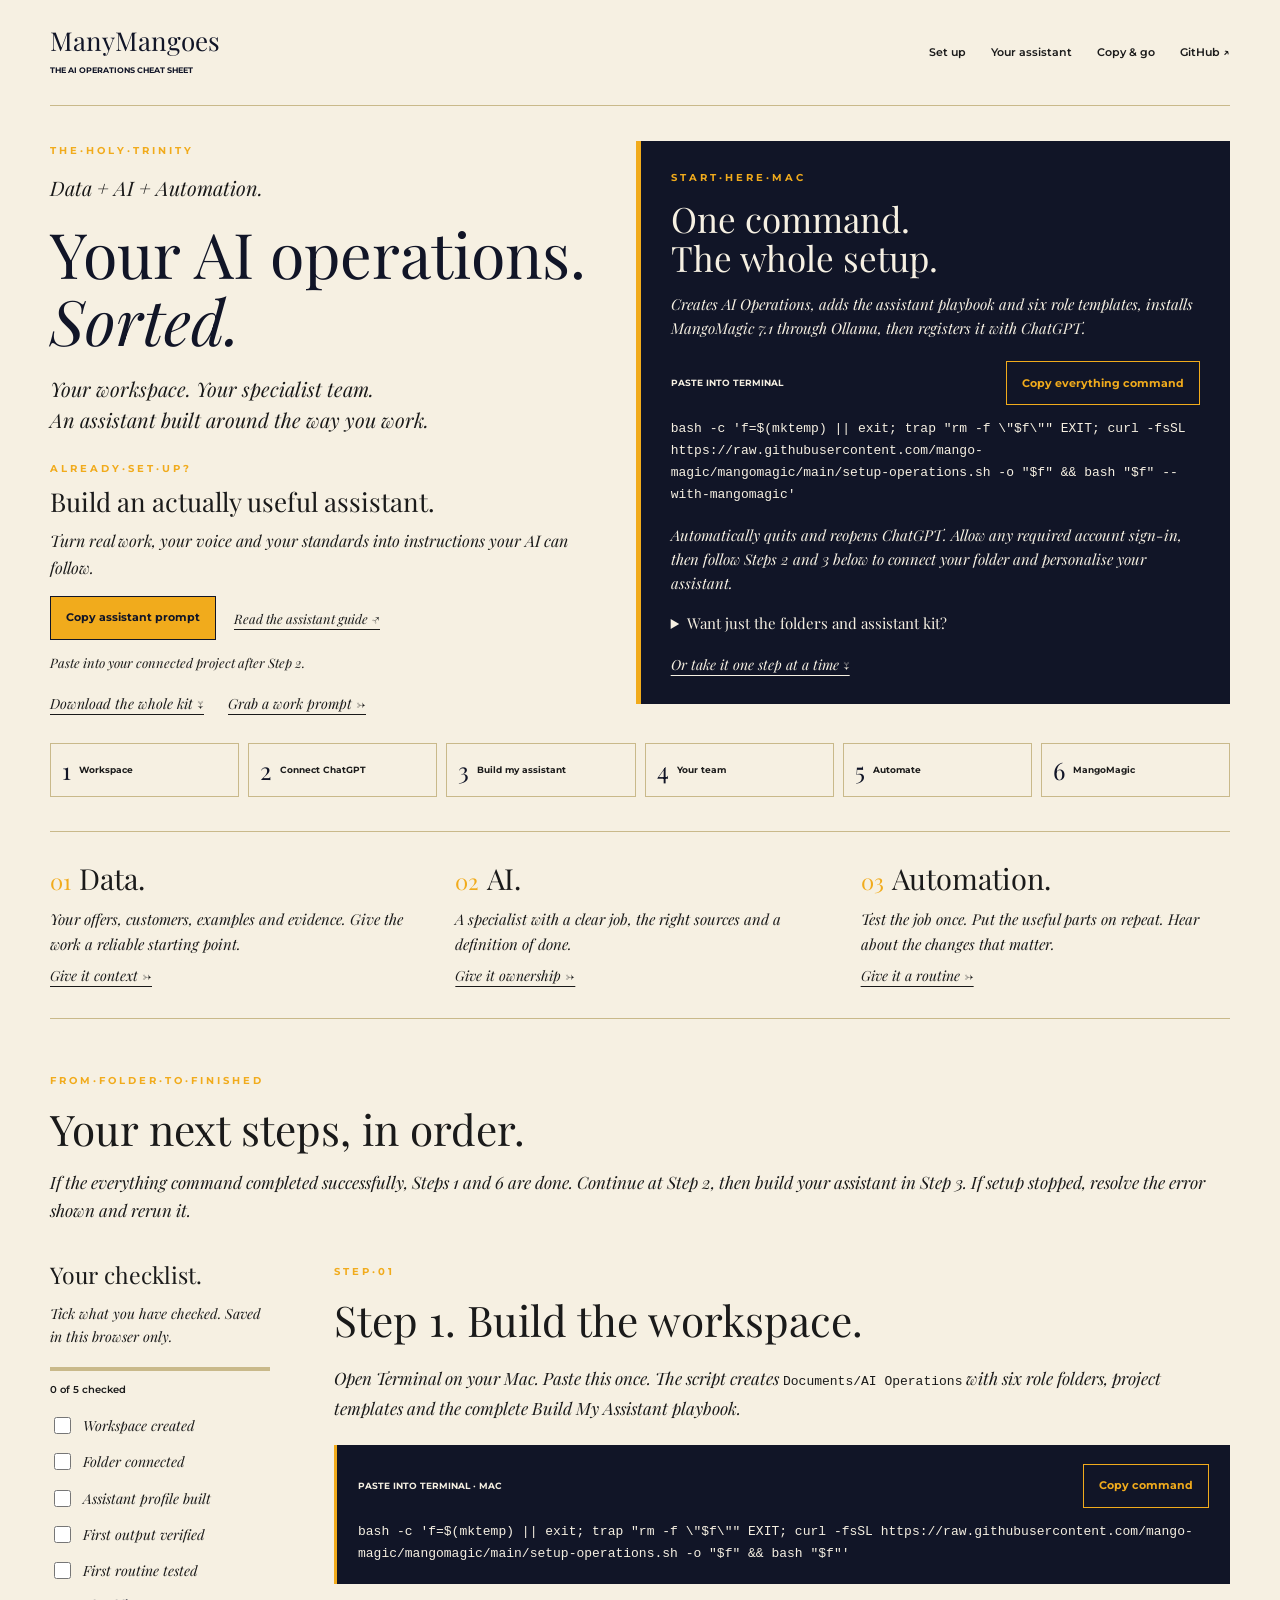
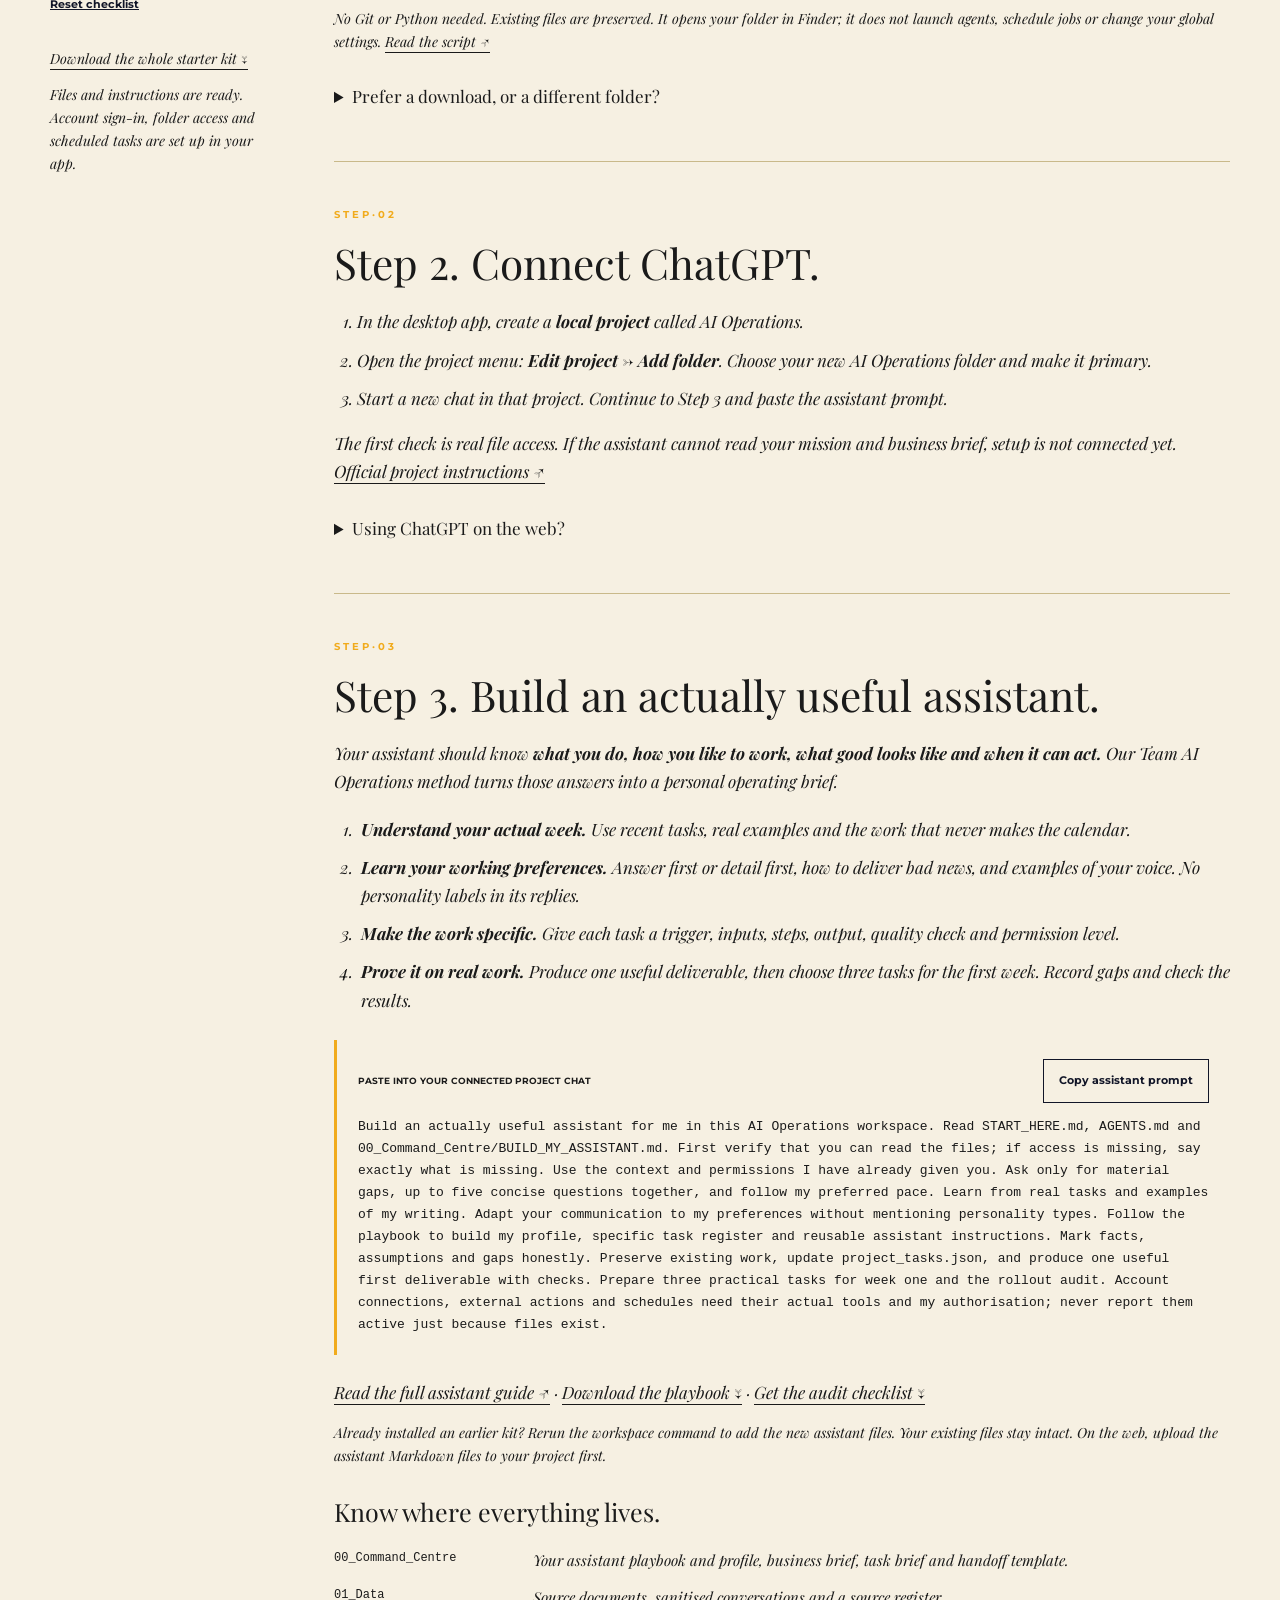
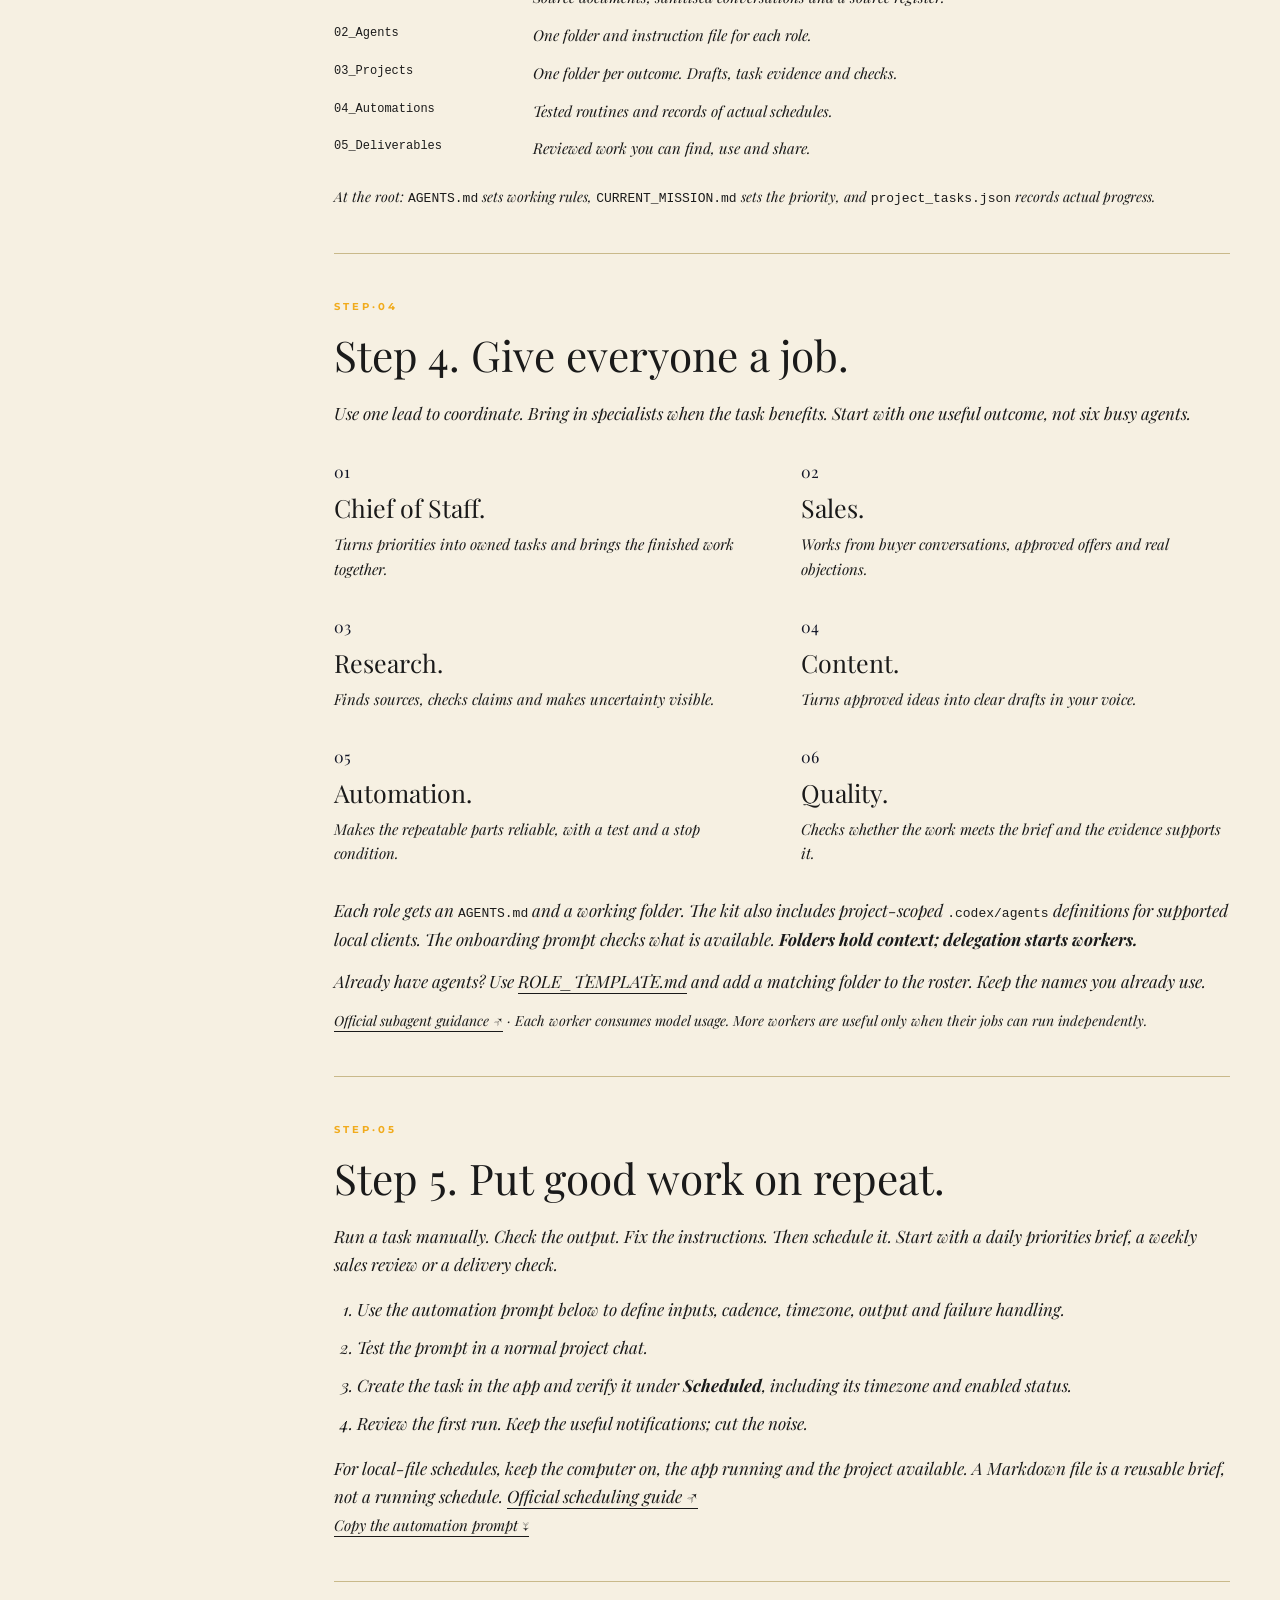
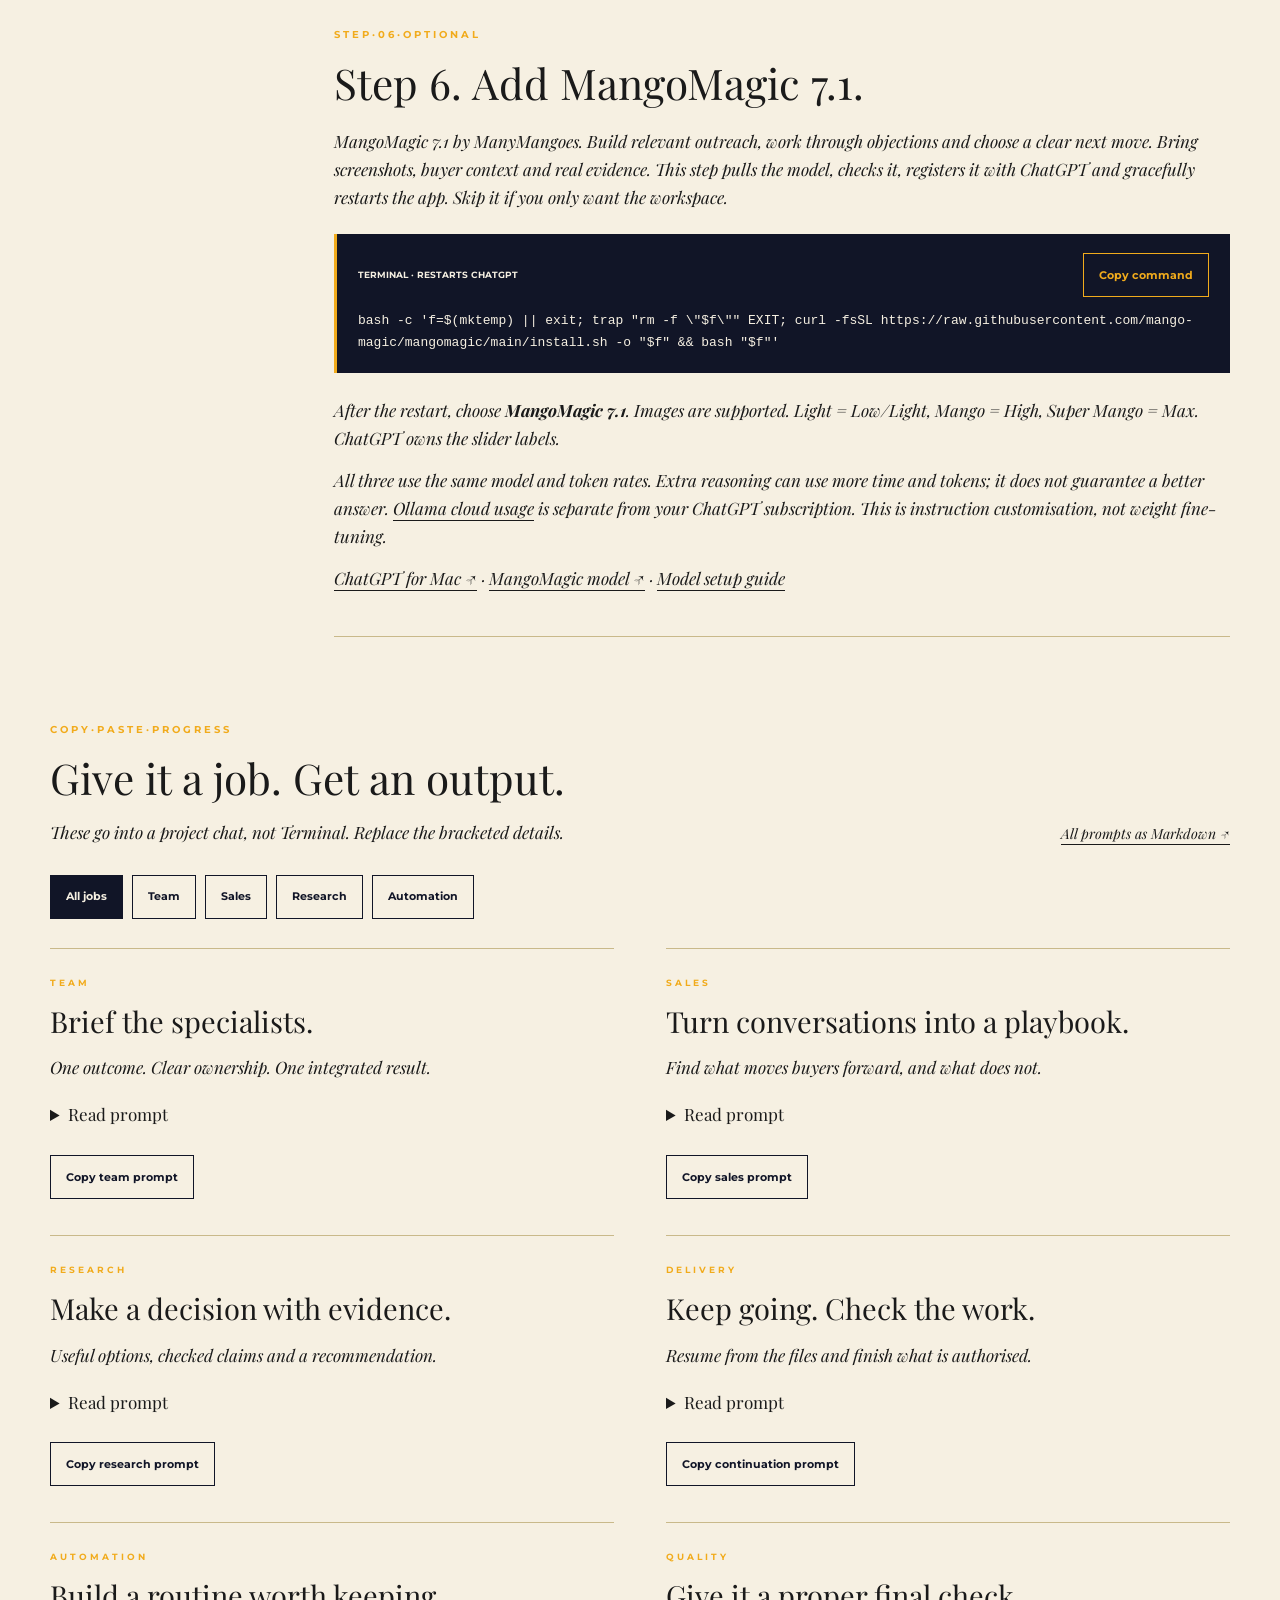
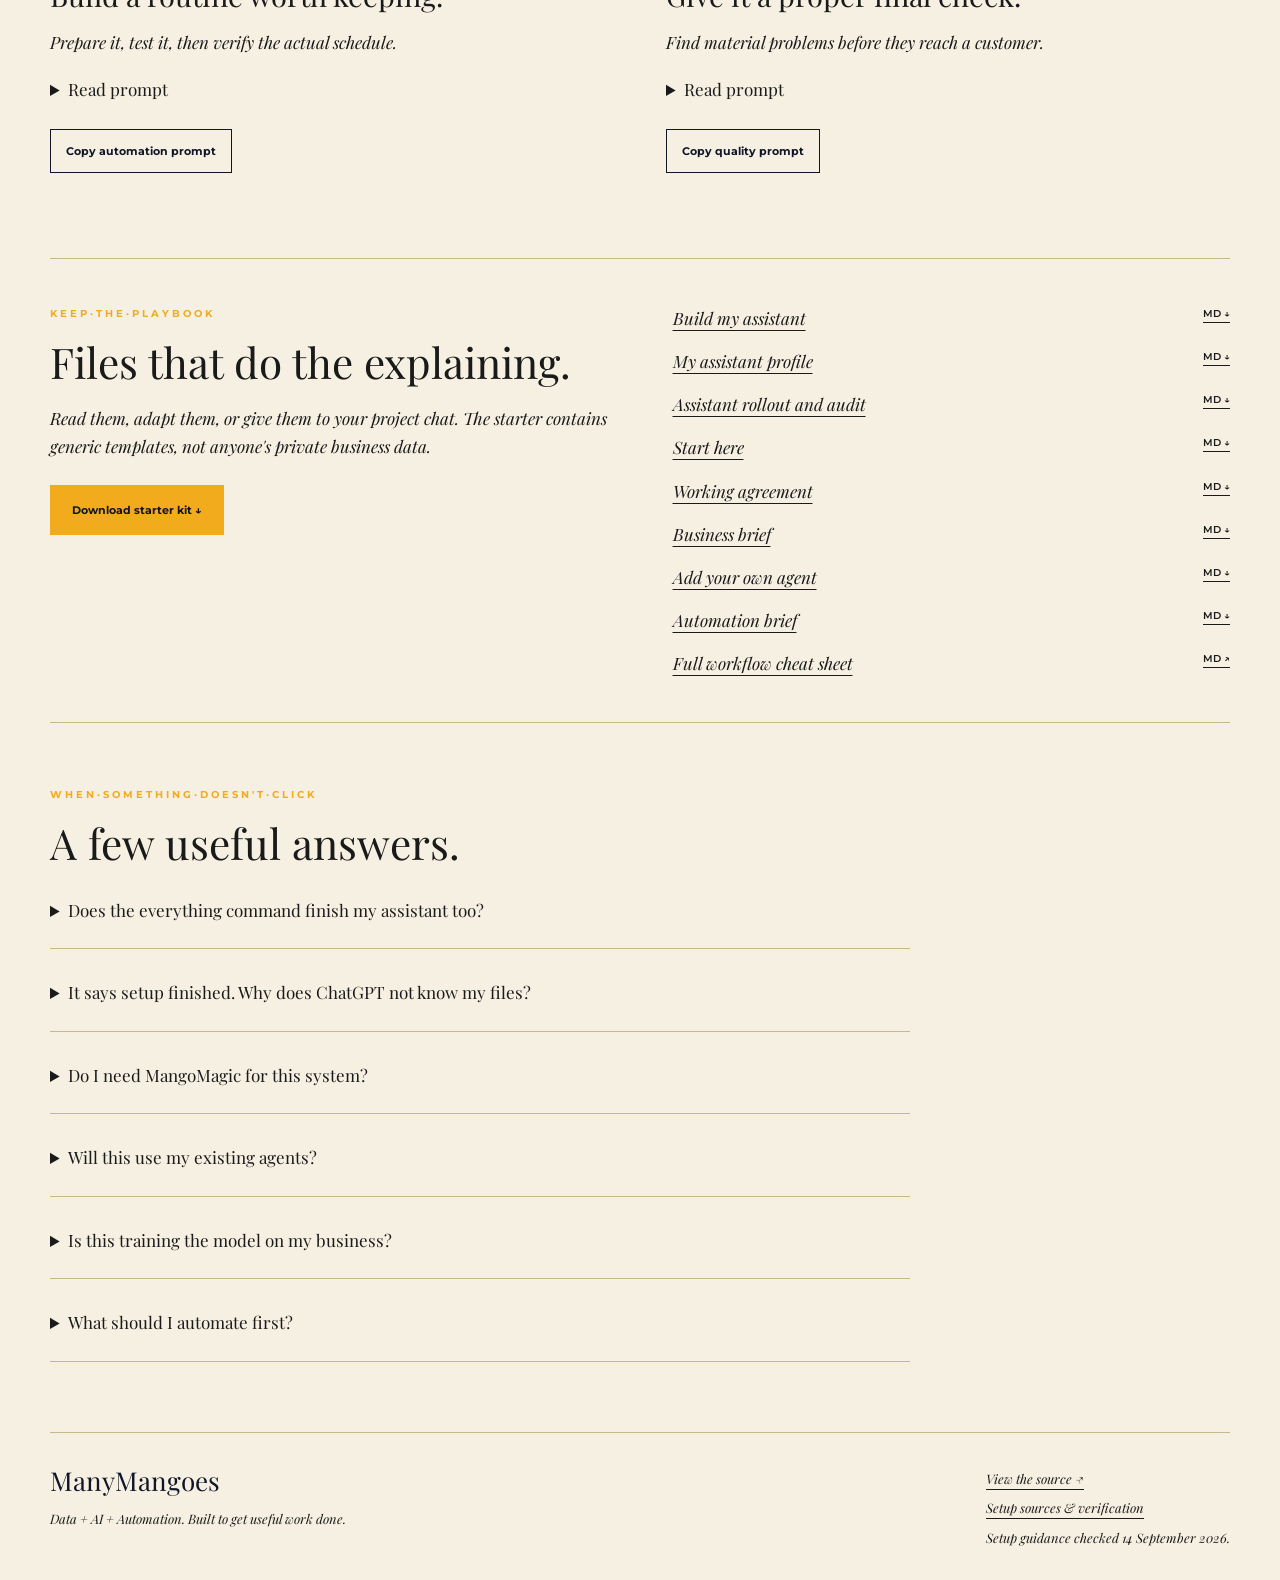
==== commit 5337611f: "Lead with MangoMagic across model identity and public product copy" ====
--- a/index.html
+++ b/index.html
@@ -52,7 +52,7 @@
 <section class="guide-step" id="team"><p class="eyebrow">S T E P · 0 4</p><h2>Step 4. Give everyone a job.</h2><p>Use one lead to coordinate. Bring in specialists when the task benefits. Start with one useful outcome, not six busy agents.</p><div class="roles"><article><span>01</span><h3>Chief of Staff.</h3><p>Turns priorities into owned tasks and brings the finished work together.</p></article><article><span>02</span><h3>Sales.</h3><p>Works from buyer conversations, approved offers and real objections.</p></article><article><span>03</span><h3>Research.</h3><p>Finds sources, checks claims and makes uncertainty visible.</p></article><article><span>04</span><h3>Content.</h3><p>Turns approved ideas into clear drafts in your voice.</p></article><article><span>05</span><h3>Automation.</h3><p>Makes the repeatable parts reliable, with a test and a stop condition.</p></article><article><span>06</span><h3>Quality.</h3><p>Checks whether the work meets the brief and the evidence supports it.</p></article></div><p>Each role gets an <code>AGENTS.md</code> and a working folder. The kit also includes project-scoped <code>.codex/agents</code> definitions for supported local clients. The onboarding prompt checks what is available. <strong>Folders hold context; delegation starts workers.</strong></p><p>Already have agents? Use <a href="starter/02_Agents/ROLE_TEMPLATE.md" download>ROLE_TEMPLATE.md</a> and add a matching folder to the roster. Keep the names you already use.</p><p class="small"><a href="https://learn.chatgpt.com/docs/agent-configuration/subagents">Official subagent guidance ↗</a> · Each worker consumes model usage. More workers are useful only when their jobs can run independently.</p>
 </section>
 <section class="guide-step" id="automate"><p class="eyebrow">S T E P · 0 5</p><h2>Step 5. Put good work on repeat.</h2><p>Run a task manually. Check the output. Fix the instructions. Then schedule it. Start with a daily priorities brief, a weekly sales review or a delivery check.</p><ol><li>Use the automation prompt below to define inputs, cadence, timezone, output and failure handling.</li><li>Test the prompt in a normal project chat.</li><li>Create the task in the app and verify it under <strong>Scheduled</strong>, including its timezone and enabled status.</li><li>Review the first run. Keep the useful notifications; cut the noise.</li></ol><p>For local-file schedules, keep the computer on, the app running and the project available. A Markdown file is a reusable brief, not a running schedule. <a href="https://learn.chatgpt.com/docs/automations">Official scheduling guide ↗</a></p><a class="text-link" href="#automation-prompt-card">Copy the automation prompt ↓</a></section>
-<section class="guide-step" id="model-setup"><p class="eyebrow">S T E P · 0 6 · O P T I O N A L</p><h2>Step 6. Add MangoMagic 7.1.</h2><p>Our ManyMangoes B2B sales instructions on GLM 5.3 Flash through Ollama. This step pulls the model, checks it, registers it with ChatGPT and gracefully restarts the app. Skip it if you only want the workspace.</p>
+<section class="guide-step" id="model-setup"><p class="eyebrow">S T E P · 0 6 · O P T I O N A L</p><h2>Step 6. Add MangoMagic 7.1.</h2><p>MangoMagic 7.1 by ManyMangoes. Build relevant outreach, work through objections and choose a clear next move. Bring screenshots, buyer context and real evidence. This step pulls the model, checks it, registers it with ChatGPT and gracefully restarts the app. Skip it if you only want the workspace.</p>
 <div class="copy-block terminal"><div class="block-heading"><span>TERMINAL · RESTARTS CHATGPT</span><button data-copy="model-command" type="button">Copy command</button></div><pre id="model-command"><code>bash -c 'f=$(mktemp) || exit; trap "rm -f \"$f\"" EXIT; curl -fsSL https://raw.githubusercontent.com/mango-magic/mangomagic/main/install.sh -o "$f" && bash "$f"'</code></pre><span class="copy-status" aria-live="polite"></span></div>
 <p>After the restart, choose <strong>MangoMagic 7.1</strong>. Images are supported. Light = Low/Light, Mango = High, Super Mango = Max. ChatGPT owns the slider labels.</p><p>All three use the same model and token rates. Extra reasoning can use more time and tokens; it does not guarantee a better answer. <a href="https://ollama.com/pricing">Ollama cloud usage</a> is separate from your ChatGPT subscription. This is instruction customisation, not weight fine-tuning.</p><p><a href="https://chatgpt.com/download/">ChatGPT for Mac ↗</a> · <a href="https://ollama.com/mangomagic/mangomagic-7.1">MangoMagic model ↗</a> · <a href="docs/MODEL-SETUP.md">Model setup guide</a></p></section>
 </div></div>
@@ -65,7 +65,7 @@
 <article class="prompt-card" data-category="team"><p class="eyebrow">Q U A L I T Y</p><h3>Give it a proper final check.</h3><p>Find material problems before they reach a customer.</p><details><summary>Read prompt</summary><pre id="quality-prompt">Review [deliverable path] against [task brief] and its cited sources. Check factual claims, calculations, links, missing requirements and whether the output is useful to its intended reader. Distinguish checks actually performed from checks still needed. Return pass, needs changes or blocked, with evidence and specific corrections. Fix routine issues within the authorised scope, recheck them and update project_tasks.json. Keep owner approval separate from technical completion. If this reviews your own work, disclose that the review is not independent.</pre></details><button data-copy="quality-prompt" type="button">Copy quality prompt</button><span class="copy-status" aria-live="polite"></span></article>
 </div></section>
 <section class="downloads wrap" id="downloads"><div><p class="eyebrow">K E E P · T H E · P L A Y B O O K</p><h2>Files that do the explaining.</h2><p>Read them, adapt them, or give them to your project chat. The starter contains generic templates, not anyone's private business data.</p><a class="button" href="assets/AI-Operations-Starter.zip" download>Download starter kit ↓</a></div><div class="download-links"><a href="starter/00_Command_Centre/BUILD_MY_ASSISTANT.md" download>Build my assistant <span>MD ↓</span></a><a href="starter/00_Command_Centre/ASSISTANT_PROFILE.md" download>My assistant profile <span>MD ↓</span></a><a href="starter/00_Command_Centre/ASSISTANT_ROLLOUT.md" download>Assistant rollout and audit <span>MD ↓</span></a><a href="starter/START_HERE.md" download>Start here <span>MD ↓</span></a><a href="starter/AGENTS.md" download>Working agreement <span>MD ↓</span></a><a href="starter/00_Command_Centre/BUSINESS_BRIEF.md" download>Business brief <span>MD ↓</span></a><a href="starter/02_Agents/ROLE_TEMPLATE.md" download>Add your own agent <span>MD ↓</span></a><a href="starter/04_Automations/AUTOMATION_BRIEF.md" download>Automation brief <span>MD ↓</span></a><a href="docs/WORKFLOW-CHEATSHEET.md">Full workflow cheat sheet <span>MD ↗</span></a></div></section>
-<section class="faq wrap"><p class="eyebrow">W H E N · S O M E T H I N G · D O E S N ' T · C L I C K</p><h2>A few useful answers.</h2><details><summary>Does the everything command finish my assistant too?</summary><p>It installs the files and model integration. Step 2 gives the project access to your folder. Step 3 uses your real work and preferences to build your assistant. An installer cannot answer those questions for you. The assistant prompt handles the setup conversation and checks its first result.</p></details><details><summary>It says setup finished. Why does ChatGPT not know my files?</summary><p>The script finished creating the workspace. Attach it as the primary folder of a local project and start a new chat there. Ask ChatGPT to name and summarise the mission file. A file existing on disk does not prove the app can read it.</p></details><details><summary>Do I need MangoMagic for this system?</summary><p>No. The workspace and prompts can be used with the model available in your app. MangoMagic 7.1 is our optional sales-focused instruction setup on GLM 5.3 Flash. Model availability, tools and scheduling depend on your client and account.</p></details><details><summary>Will this use my existing agents?</summary><p>It preserves existing files and global settings. Map your agents to folders in AGENT_ROSTER.md using ROLE_TEMPLATE.md. The six included project definitions are suggestions, not an import of your existing account configuration. Ask the app to verify the roles it can actually delegate to.</p></details><details><summary>Is this training the model on my business?</summary><p>It supplies context and instructions. It does not change model weights or make a public model know your private files. Only provide source material you want the selected model and connected tools to process.</p></details><details><summary>What should I automate first?</summary><p>A short internal priorities brief or a weekly delivery review. Give it a narrow input, a useful output and a check you can repeat. Test it before adding a schedule. Keep customer messaging and publishing within your explicit authorisation.</p></details></section>
+<section class="faq wrap"><p class="eyebrow">W H E N · S O M E T H I N G · D O E S N ' T · C L I C K</p><h2>A few useful answers.</h2><details><summary>Does the everything command finish my assistant too?</summary><p>It installs the files and model integration. Step 2 gives the project access to your folder. Step 3 uses your real work and preferences to build your assistant. An installer cannot answer those questions for you. The assistant prompt handles the setup conversation and checks its first result.</p></details><details><summary>It says setup finished. Why does ChatGPT not know my files?</summary><p>The script finished creating the workspace. Attach it as the primary folder of a local project and start a new chat there. Ask ChatGPT to name and summarise the mission file. A file existing on disk does not prove the app can read it.</p></details><details><summary>Do I need MangoMagic for this system?</summary><p>No. The workspace and prompts can be used with the model available in your app. MangoMagic 7.1 is ManyMangoes' optional B2B sales intelligence assistant, with images and adjustable thinking. Model availability, tools and scheduling depend on your client and account.</p></details><details><summary>Will this use my existing agents?</summary><p>It preserves existing files and global settings. Map your agents to folders in AGENT_ROSTER.md using ROLE_TEMPLATE.md. The six included project definitions are suggestions, not an import of your existing account configuration. Ask the app to verify the roles it can actually delegate to.</p></details><details><summary>Is this training the model on my business?</summary><p>It supplies context and instructions. It does not change model weights or make a public model know your private files. Only provide source material you want the selected model and connected tools to process.</p></details><details><summary>What should I automate first?</summary><p>A short internal priorities brief or a weekly delivery review. Give it a narrow input, a useful output and a check you can repeat. Test it before adding a schedule. Keep customer messaging and publishing within your explicit authorisation.</p></details></section>
 </main>
 <footer class="wrap"><div><a class="wordmark" href="https://manymangoes.com">ManyMangoes</a><p>Data + AI + Automation. Built to get useful work done.</p></div><div><a href="https://github.com/mango-magic/mangomagic">View the source ↗</a><a href="docs/SOURCES.md">Setup sources &amp; verification</a><span>Setup guidance checked 14 September 2026.</span></div></footer>
 <noscript><p class="wrap">JavaScript is off. Select and copy the commands or prompts manually. All guides and downloads remain available.</p></noscript>
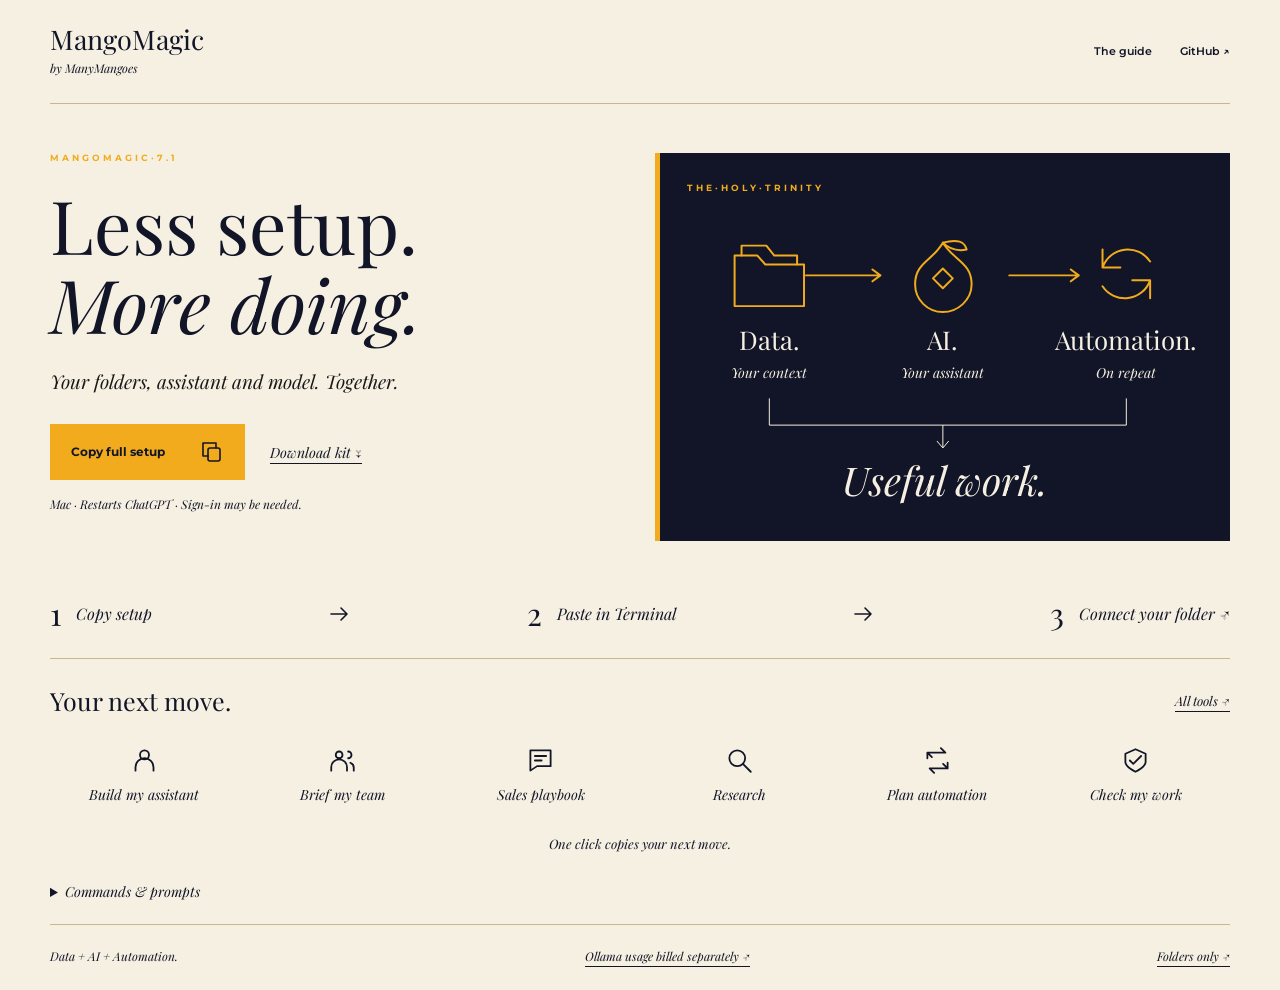
==== commit 71750f76: "Simplify setup into a visual homepage and one-click actions" ====
--- a/index.html
+++ b/index.html
@@ -3,70 +3,89 @@
 <head>
 <meta charset="UTF-8"><meta name="viewport" content="width=device-width, initial-scale=1">
 <meta name="theme-color" content="#111527">
-<meta name="description" content="The ManyMangoes cheat sheet for getting useful work done with ChatGPT. Data + AI + Automation. One-command setup, a Build My Assistant playbook, specialist roles and copy/paste prompts.">
-<meta property="og:title" content="Your AI operations. Sorted. | ManyMangoes">
-<meta property="og:description" content="Data + AI + Automation. Build your workspace. Brief your agents. Put useful work on repeat.">
-<title>Your AI operations. Sorted. · ManyMangoes</title>
+<meta name="description" content="Data + AI + Automation. One setup for your folders, assistant and MangoMagic. Copy, paste, get moving.">
+<meta property="og:title" content="Less setup. More doing. | MangoMagic">
+<meta property="og:description" content="Your folders, assistant and model. Together. By ManyMangoes.">
+<title>Less setup. More doing. · MangoMagic</title>
 <link rel="icon" href="data:,">
 <link rel="preconnect" href="https://fonts.googleapis.com"><link rel="preconnect" href="https://fonts.gstatic.com" crossorigin>
 <link href="https://fonts.googleapis.com/css2?family=Montserrat:wght@600;700&family=Playfair+Display:ital,wght@0,400;0,600;1,400&display=swap" rel="stylesheet">
-<link rel="stylesheet" href="assets/site.css">
+<link rel="stylesheet" href="assets/home.css">
 <script src="assets/site.js" defer></script>
 </head>
 <body>
 <a class="skip" href="#start">Skip to setup</a>
-<header class="masthead wrap"><a class="wordmark" href="#">ManyMangoes<span>THE AI OPERATIONS CHEAT SHEET</span></a><nav aria-label="Main"><a href="#start">Set up</a><a href="assistant.html">Your assistant</a><a href="#prompts">Copy &amp; go</a><a href="https://github.com/mango-magic/mangomagic">GitHub ↗</a></nav></header>
-<main>
-<section class="hero wrap" aria-labelledby="hero-title">
-<div class="hero-intro"><p class="eyebrow">T H E · H O L Y · T R I N I T Y</p><p class="hero-equation">Data + AI + Automation.</p><h1 id="hero-title">Your AI operations.<br><em>Sorted.</em></h1><p class="lede">Your workspace. Your specialist team.<br>An assistant built around the way you work.</p>
-<div class="copy-block hero-assistant"><p class="eyebrow">A L R E A D Y · S E T · U P ?</p><h2>Build an actually useful assistant.</h2><p>Turn real work, your voice and your standards into instructions your AI can follow.</p><div class="actions"><button type="button" class="button" data-copy="onboard-prompt">Copy assistant prompt</button><a href="assistant.html">Read the assistant guide ↗</a></div><span class="copy-status" aria-live="polite"></span><p class="small">Paste into your connected project after Step 2.</p></div>
-<div class="hero-links"><a href="assets/AI-Operations-Starter.zip" download>Download the whole kit ↓</a><a href="#prompts">Grab a work prompt →</a></div></div>
-<div class="hero-install terminal"><p class="eyebrow">S T A R T · H E R E · M A C</p><h2>One command.<br>The whole setup.</h2><p>Creates AI Operations, adds the assistant playbook and six role templates, installs MangoMagic 7.1 through Ollama, then registers it with ChatGPT.</p>
-<div class="copy-block terminal hero-command"><div class="block-heading"><span>PASTE INTO TERMINAL</span><button type="button" data-copy="everything-command">Copy everything command</button></div><pre id="everything-command"><code>bash -c 'f=$(mktemp) || exit; trap "rm -f \"$f\"" EXIT; curl -fsSL https://raw.githubusercontent.com/mango-magic/mangomagic/main/setup-operations.sh -o "$f" && bash "$f" --with-mangomagic'</code></pre><span class="copy-status" aria-live="polite"></span></div>
-<p class="small">Automatically quits and reopens ChatGPT. Allow any required account sign-in, then follow Steps 2 and 3 below to connect your folder and personalise your assistant.</p>
-<details class="workspace-choice"><summary>Want just the folders and assistant kit?</summary><p>Use this if you already have a model. You can add MangoMagic later in Step 6.</p><div class="copy-block terminal"><div class="block-heading"><span>WORKSPACE ONLY</span><button type="button" data-copy="setup-command">Copy workspace command</button></div><pre id="setup-command"><code>bash -c 'f=$(mktemp) || exit; trap "rm -f \"$f\"" EXIT; curl -fsSL https://raw.githubusercontent.com/mango-magic/mangomagic/main/setup-operations.sh -o "$f" && bash "$f"'</code></pre><span class="copy-status" aria-live="polite"></span></div></details><a class="setup-alternative" href="#start">Or take it one step at a time ↓</a></div>
-<ol class="hero-steps" aria-label="Setup steps"><li><a href="#start"><span>1</span>Workspace</a></li><li><a href="#connect"><span>2</span>Connect ChatGPT</a></li><li><a href="#context"><span>3</span>Build my assistant</a></li><li><a href="#team"><span>4</span>Your team</a></li><li><a href="#automate"><span>5</span>Automate</a></li><li><a href="#model-setup"><span>6</span>MangoMagic <em>optional</em></a></li></ol>
+<svg class="icon-definitions" xmlns="http://www.w3.org/2000/svg" aria-hidden="true"><defs>
+<symbol id="i-copy" viewBox="0 0 24 24"><rect x="8" y="8" width="12" height="13" rx="2"/><path d="M16 8V3H3v13h5"/></symbol>
+<symbol id="i-arrow" viewBox="0 0 24 24"><path d="M4 12h16m-6-6 6 6-6 6"/></symbol>
+<symbol id="i-person" viewBox="0 0 24 24"><circle cx="12" cy="7" r="4"/><path d="M4 21v-3a8 8 0 0 1 16 0v3"/></symbol>
+<symbol id="i-team" viewBox="0 0 24 24"><circle cx="9" cy="7" r="3"/><path d="M2 21v-3a7 7 0 0 1 14 0v3M17 4a3 3 0 0 1 0 6m2 4a5 5 0 0 1 3 5v2"/></symbol>
+<symbol id="i-message" viewBox="0 0 24 24"><path d="M3 3h18v14H9l-6 4V3Z"/><path d="M7 8h10M7 12h6"/></symbol>
+<symbol id="i-search" viewBox="0 0 24 24"><circle cx="10" cy="10" r="7"/><path d="m15 15 7 7"/></symbol>
+<symbol id="i-repeat" viewBox="0 0 24 24"><path d="M3 10V5h16l-4-4m6 13v5H5l4 4M3 5l4 4m14 10-4-4"/></symbol>
+<symbol id="i-check" viewBox="0 0 24 24"><path d="M12 2 3 6v7c0 5 9 9 9 9s9-4 9-9V6l-9-4Z"/><path d="m7 12 3 3 7-7"/></symbol>
+</defs></svg>
+<header class="masthead wrap">
+<a class="wordmark" href="index.html">MangoMagic<span>by ManyMangoes</span></a>
+<nav aria-label="Main"><a href="guide.html">The guide</a><a href="https://github.com/mango-magic/mangomagic">GitHub ↗</a></nav>
+</header>
+<main class="wrap">
+<section class="hero" id="start" aria-labelledby="hero-title">
+<div class="hero-copy copy-block">
+<p class="eyebrow" aria-label="MangoMagic 7.1">M A N G O M A G I C · 7 . 1</p>
+<h1 id="hero-title">Less setup.<br><em>More doing.</em></h1>
+<p class="lede">Your folders, assistant and model. Together.</p>
+<div class="setup-actions"><button type="button" class="primary" data-copy="everything-command"><span>Copy full setup</span><svg class="icon" aria-hidden="true"><use href="#i-copy"/></svg></button><a class="download" href="assets/AI-Operations-Starter.zip" download>Download kit ↓</a></div>
+<p class="setup-note">Mac · Restarts ChatGPT · Sign-in may be needed.</p>
+<p class="copy-status" aria-live="polite"></p>
+</div>
+<figure class="trinity" aria-label="The Holy Trinity: Data plus AI plus Automation. Your context and assistant make useful work repeatable.">
+<figcaption class="eyebrow" aria-label="The Holy Trinity">T H E · H O L Y · T R I N I T Y</figcaption>
+<svg class="trinity-art" viewBox="0 0 520 320" role="img" aria-labelledby="trinity-title trinity-desc">
+<title id="trinity-title">Data + AI + Automation.</title><desc id="trinity-desc">Your context feeds your assistant. Tested automation puts useful work on repeat.</desc>
+<g class="diagram-lines">
+<path d="M120 75h75m-8-6 8 6-8 6M325 75h70m-8-6 8 6-8 6"/>
+<g transform="translate(48 45)"><path d="M0 10h23l8 9h39v42H0Z"/><path d="M7 10V0h25l8 10h23v9"/></g>
+<g transform="translate(230 42)"><path d="M28 0C18 18 0 20 0 42c0 16 13 28 28 28s29-12 29-28C57 20 39 18 28 0Z"/><path d="M28 0c15-4 22-1 24 7-10 2-17 0-24-7Z"/><path d="m18 36 10-10 10 10-10 10-10-10Z"/></g>
+<g transform="translate(416 47)"><path d="M51 14A27 27 0 0 0 3 20M3 20V2m0 18h18M3 39a27 27 0 0 0 48-6m0 0v18m0-18H33"/></g>
+</g>
+<g class="diagram-title" text-anchor="middle"><text x="83" y="150">Data.</text><text x="258" y="150">AI.</text><text x="443" y="150">Automation.</text></g>
+<g class="diagram-subtitle" text-anchor="middle"><text x="83" y="178">Your context</text><text x="258" y="178">Your assistant</text><text x="443" y="178">On repeat</text></g>
+<path class="diagram-connector" d="M83 199v27h360v-27M258 226v23m-6-7 6 7 6-7"/>
+<text class="diagram-output" x="260" y="297" text-anchor="middle">Useful work.</text>
+</svg>
+</figure>
 </section>
-<section class="trinity wrap" aria-labelledby="trinity-title">
-<div class="trinity-heading"><p class="eyebrow">T H E · H O L Y · T R I N I T Y</p><h2 id="trinity-title">Data + AI + Automation.</h2><p>One connected way to work.</p></div>
-<div class="trinity-grid"><article><span class="step-no">01</span><h3>Data.</h3><p>Your offers, customers, examples and evidence. Give the work a reliable starting point.</p><a href="#context">Give it context →</a></article><article><span class="step-no">02</span><h3>AI.</h3><p>A specialist with a clear job, the right sources and a definition of done.</p><a href="#team">Give it ownership →</a></article><article><span class="step-no">03</span><h3>Automation.</h3><p>Test the job once. Put the useful parts on repeat. Hear about the changes that matter.</p><a href="#automate">Give it a routine →</a></article></div>
+<nav class="setup-path" aria-label="Setup in three steps">
+<div><span class="step-number">1</span><span>Copy setup</span></div><svg class="icon path-arrow" aria-hidden="true"><use href="#i-arrow"/></svg>
+<div><span class="step-number">2</span><span>Paste in Terminal</span></div><svg class="icon path-arrow" aria-hidden="true"><use href="#i-arrow"/></svg>
+<a href="guide.html#connect"><span class="step-number">3</span><span>Connect your folder ↗</span></a>
+</nav>
+<section class="quick-tools" id="prompts" aria-labelledby="tools-title">
+<div class="section-top"><h2 id="tools-title">Your next move.</h2><a href="guide.html#prompts">All tools ↗</a></div>
+<div class="tool-row">
+<button type="button" class="quick-action" data-copy="onboard-prompt" data-status="tool-status" id="context"><svg class="icon" aria-hidden="true"><use href="#i-person"/></svg><span>Build my assistant</span><svg class="copy-mark" aria-hidden="true"><use href="#i-copy"/></svg></button>
+<button type="button" class="quick-action" data-copy="team-prompt" data-status="tool-status"><svg class="icon" aria-hidden="true"><use href="#i-team"/></svg><span>Brief my team</span><svg class="copy-mark" aria-hidden="true"><use href="#i-copy"/></svg></button>
+<button type="button" class="quick-action" data-copy="sales-prompt" data-status="tool-status"><svg class="icon" aria-hidden="true"><use href="#i-message"/></svg><span>Sales playbook</span><svg class="copy-mark" aria-hidden="true"><use href="#i-copy"/></svg></button>
+<button type="button" class="quick-action" data-copy="research-prompt" data-status="tool-status"><svg class="icon" aria-hidden="true"><use href="#i-search"/></svg><span>Research</span><svg class="copy-mark" aria-hidden="true"><use href="#i-copy"/></svg></button>
+<button type="button" class="quick-action" data-copy="automation-prompt" data-status="tool-status"><svg class="icon" aria-hidden="true"><use href="#i-repeat"/></svg><span>Plan automation</span><svg class="copy-mark" aria-hidden="true"><use href="#i-copy"/></svg></button>
+<button type="button" class="quick-action" data-copy="quality-prompt" data-status="tool-status"><svg class="icon" aria-hidden="true"><use href="#i-check"/></svg><span>Check my work</span><svg class="copy-mark" aria-hidden="true"><use href="#i-copy"/></svg></button>
+</div>
+<p id="tool-status" class="copy-status" aria-live="polite">One click copies your next move.</p>
 </section>
-<div class="wrap section-intro"><p class="eyebrow">F R O M · F O L D E R · T O · F I N I S H E D</p><h2>Your next steps, in order.</h2><p>If the everything command completed successfully, Steps 1 and 6 are done. Continue at Step 2, then build your assistant in Step 3. If setup stopped, resolve the error shown and rerun it.</p></div>
-<div class="workspace-layout wrap">
-<aside class="progress-panel"><h3>Your checklist.</h3><p class="small">Tick what you have checked. Saved in this browser only.</p><div class="progress-track"><span id="progress-fill"></span></div><p id="progress-text" role="status">0 of 5 checked</p><div class="checks"><label><input type="checkbox" data-check="workspace"> Workspace created</label><label><input type="checkbox" data-check="connected"> Folder connected</label><label><input type="checkbox" data-check="assistant-profile"> Assistant profile built</label><label><input type="checkbox" data-check="delivery"> First output verified</label><label><input type="checkbox" data-check="routine"> First routine tested</label></div><button class="plain-button" id="reset-progress" type="button">Reset checklist</button><a href="assets/AI-Operations-Starter.zip" download>Download the whole starter kit ↓</a><p class="small">Files and instructions are ready. Account sign-in, folder access and scheduled tasks are set up in your app.</p></aside>
-<div class="guide">
-<section class="guide-step" id="start"><p class="eyebrow">S T E P · 0 1</p><h2>Step 1. Build the workspace.</h2><p>Open Terminal on your Mac. Paste this once. The script creates <code>Documents/AI Operations</code> with six role folders, project templates and the complete Build My Assistant playbook.</p>
-<div class="copy-block terminal"><div class="block-heading"><span>PASTE INTO TERMINAL · MAC</span><button type="button" data-copy="setup-command-steps">Copy command</button></div><pre id="setup-command-steps"><code>bash -c 'f=$(mktemp) || exit; trap "rm -f \"$f\"" EXIT; curl -fsSL https://raw.githubusercontent.com/mango-magic/mangomagic/main/setup-operations.sh -o "$f" && bash "$f"'</code></pre><span class="copy-status" aria-live="polite"></span></div>
-<p class="small">No Git or Python needed. Existing files are preserved. It opens your folder in Finder; it does not launch agents, schedule jobs or change your global settings. <a href="https://github.com/mango-magic/mangomagic/blob/main/setup-operations.sh">Read the script ↗</a></p>
-<details><summary>Prefer a download, or a different folder?</summary><p><a href="assets/AI-Operations-Starter.zip" download>Download the starter ZIP</a> and unzip it. To choose a destination with the script:</p><div class="copy-block"><div class="block-heading"><span>TERMINAL</span><button data-copy="custom-command" type="button">Copy command</button></div><pre id="custom-command"><code>bash -c 'f=$(mktemp) || exit; trap "rm -f \"$f\"" EXIT; curl -fsSL https://raw.githubusercontent.com/mango-magic/mangomagic/main/setup-operations.sh -o "$f" && bash "$f" --destination "$HOME/Desktop/AI Operations"'</code></pre><span class="copy-status" aria-live="polite"></span></div><p>The command is for macOS. On other systems, use the ZIP and a client that supports the workflow.</p></details>
-</section>
-<section class="guide-step" id="connect"><p class="eyebrow">S T E P · 0 2</p><h2>Step 2. Connect ChatGPT.</h2><ol><li>In the desktop app, create a <strong>local project</strong> called AI Operations.</li><li>Open the project menu: <strong>Edit project → Add folder</strong>. Choose your new AI Operations folder and make it primary.</li><li>Start a new chat in that project. Continue to Step 3 and paste the assistant prompt.</li></ol><p>The first check is real file access. If the assistant cannot read your mission and business brief, setup is not connected yet. <a href="https://learn.chatgpt.com/docs/projects">Official project instructions ↗</a></p>
-<details><summary>Using ChatGPT on the web?</summary><p>Create a ChatGPT project, upload the relevant starter Markdown files and business sources, and paste the shared AGENTS.md rules into project instructions. Keep uploads current. A web project does not automatically read your Mac's folders, run the Mac installer or inherit its Ollama model. Local custom agent definitions apply to supported local Codex clients.</p><p>Use the prompts with the tools your account actually has. If file writing or delegation is unavailable, the assistant can return file contents and work through roles sequentially.</p></details>
-</section>
-<section class="guide-step" id="context"><p class="eyebrow">S T E P · 0 3</p><h2>Step 3. Build an actually useful assistant.</h2><p>Your assistant should know <strong>what you do, how you like to work, what good looks like and when it can act.</strong> Our Team AI Operations method turns those answers into a personal operating brief.</p>
-<ol class="assistant-outcomes"><li><strong>Understand your actual week.</strong> Use recent tasks, real examples and the work that never makes the calendar.</li><li><strong>Learn your working preferences.</strong> Answer first or detail first, how to deliver bad news, and examples of your voice. No personality labels in its replies.</li><li><strong>Make the work specific.</strong> Give each task a trigger, inputs, steps, output, quality check and permission level.</li><li><strong>Prove it on real work.</strong> Produce one useful deliverable, then choose three tasks for the first week. Record gaps and check the results.</li></ol>
-<div class="copy-block"><div class="block-heading"><span>PASTE INTO YOUR CONNECTED PROJECT CHAT</span><button data-copy="onboard-prompt" type="button">Copy assistant prompt</button></div><pre id="onboard-prompt">Build an actually useful assistant for me in this AI Operations workspace. Read START_HERE.md, AGENTS.md and 00_Command_Centre/BUILD_MY_ASSISTANT.md. First verify that you can read the files; if access is missing, say exactly what is missing. Use the context and permissions I have already given you. Ask only for material gaps, up to five concise questions together, and follow my preferred pace. Learn from real tasks and examples of my writing. Adapt your communication to my preferences without mentioning personality types. Follow the playbook to build my profile, specific task register and reusable assistant instructions. Mark facts, assumptions and gaps honestly. Preserve existing work, update project_tasks.json, and produce one useful first deliverable with checks. Prepare three practical tasks for week one and the rollout audit. Account connections, external actions and schedules need their actual tools and my authorisation; never report them active just because files exist.</pre><span class="copy-status" aria-live="polite"></span></div>
-<p><a href="assistant.html">Read the full assistant guide ↗</a> · <a href="starter/00_Command_Centre/BUILD_MY_ASSISTANT.md" download>Download the playbook ↓</a> · <a href="starter/00_Command_Centre/ASSISTANT_ROLLOUT.md" download>Get the audit checklist ↓</a></p><p class="small">Already installed an earlier kit? Rerun the workspace command to add the new assistant files. Your existing files stay intact. On the web, upload the assistant Markdown files to your project first.</p>
-<div class="file-map"><h3>Know where everything lives.</h3><dl><div><dt>00_Command_Centre</dt><dd>Your assistant playbook and profile, business brief, task brief and handoff template.</dd></div><div><dt>01_Data</dt><dd>Source documents, sanitised conversations and a source register.</dd></div><div><dt>02_Agents</dt><dd>One folder and instruction file for each role.</dd></div><div><dt>03_Projects</dt><dd>One folder per outcome. Drafts, task evidence and checks.</dd></div><div><dt>04_Automations</dt><dd>Tested routines and records of actual schedules.</dd></div><div><dt>05_Deliverables</dt><dd>Reviewed work you can find, use and share.</dd></div></dl><p class="small">At the root: <code>AGENTS.md</code> sets working rules, <code>CURRENT_MISSION.md</code> sets the priority, and <code>project_tasks.json</code> records actual progress.</p></div>
-</section>
-<section class="guide-step" id="team"><p class="eyebrow">S T E P · 0 4</p><h2>Step 4. Give everyone a job.</h2><p>Use one lead to coordinate. Bring in specialists when the task benefits. Start with one useful outcome, not six busy agents.</p><div class="roles"><article><span>01</span><h3>Chief of Staff.</h3><p>Turns priorities into owned tasks and brings the finished work together.</p></article><article><span>02</span><h3>Sales.</h3><p>Works from buyer conversations, approved offers and real objections.</p></article><article><span>03</span><h3>Research.</h3><p>Finds sources, checks claims and makes uncertainty visible.</p></article><article><span>04</span><h3>Content.</h3><p>Turns approved ideas into clear drafts in your voice.</p></article><article><span>05</span><h3>Automation.</h3><p>Makes the repeatable parts reliable, with a test and a stop condition.</p></article><article><span>06</span><h3>Quality.</h3><p>Checks whether the work meets the brief and the evidence supports it.</p></article></div><p>Each role gets an <code>AGENTS.md</code> and a working folder. The kit also includes project-scoped <code>.codex/agents</code> definitions for supported local clients. The onboarding prompt checks what is available. <strong>Folders hold context; delegation starts workers.</strong></p><p>Already have agents? Use <a href="starter/02_Agents/ROLE_TEMPLATE.md" download>ROLE_TEMPLATE.md</a> and add a matching folder to the roster. Keep the names you already use.</p><p class="small"><a href="https://learn.chatgpt.com/docs/agent-configuration/subagents">Official subagent guidance ↗</a> · Each worker consumes model usage. More workers are useful only when their jobs can run independently.</p>
-</section>
-<section class="guide-step" id="automate"><p class="eyebrow">S T E P · 0 5</p><h2>Step 5. Put good work on repeat.</h2><p>Run a task manually. Check the output. Fix the instructions. Then schedule it. Start with a daily priorities brief, a weekly sales review or a delivery check.</p><ol><li>Use the automation prompt below to define inputs, cadence, timezone, output and failure handling.</li><li>Test the prompt in a normal project chat.</li><li>Create the task in the app and verify it under <strong>Scheduled</strong>, including its timezone and enabled status.</li><li>Review the first run. Keep the useful notifications; cut the noise.</li></ol><p>For local-file schedules, keep the computer on, the app running and the project available. A Markdown file is a reusable brief, not a running schedule. <a href="https://learn.chatgpt.com/docs/automations">Official scheduling guide ↗</a></p><a class="text-link" href="#automation-prompt-card">Copy the automation prompt ↓</a></section>
-<section class="guide-step" id="model-setup"><p class="eyebrow">S T E P · 0 6 · O P T I O N A L</p><h2>Step 6. Add MangoMagic 7.1.</h2><p>MangoMagic 7.1 by ManyMangoes. Build relevant outreach, work through objections and choose a clear next move. Bring screenshots, buyer context and real evidence. This step pulls the model, checks it, registers it with ChatGPT and gracefully restarts the app. Skip it if you only want the workspace.</p>
-<div class="copy-block terminal"><div class="block-heading"><span>TERMINAL · RESTARTS CHATGPT</span><button data-copy="model-command" type="button">Copy command</button></div><pre id="model-command"><code>bash -c 'f=$(mktemp) || exit; trap "rm -f \"$f\"" EXIT; curl -fsSL https://raw.githubusercontent.com/mango-magic/mangomagic/main/install.sh -o "$f" && bash "$f"'</code></pre><span class="copy-status" aria-live="polite"></span></div>
-<p>After the restart, choose <strong>MangoMagic 7.1</strong>. Images are supported. Light = Low/Light, Mango = High, Super Mango = Max. ChatGPT owns the slider labels.</p><p>All three use the same model and token rates. Extra reasoning can use more time and tokens; it does not guarantee a better answer. <a href="https://ollama.com/pricing">Ollama cloud usage</a> is separate from your ChatGPT subscription. This is instruction customisation, not weight fine-tuning.</p><p><a href="https://chatgpt.com/download/">ChatGPT for Mac ↗</a> · <a href="https://ollama.com/mangomagic/mangomagic-7.1">MangoMagic model ↗</a> · <a href="docs/MODEL-SETUP.md">Model setup guide</a></p></section>
-</div></div>
-<section class="prompt-library wrap" id="prompts"><div class="section-heading"><div><p class="eyebrow">C O P Y · P A S T E · P R O G R E S S</p><h2>Give it a job. Get an output.</h2><p>These go into a project chat, not Terminal. Replace the bracketed details.</p></div><a href="docs/PROMPTS.md">All prompts as Markdown ↗</a></div><div class="filters" role="group" aria-label="Filter prompts"><button type="button" data-filter="all" aria-pressed="true">All jobs</button><button type="button" data-filter="team" aria-pressed="false">Team</button><button type="button" data-filter="sales" aria-pressed="false">Sales</button><button type="button" data-filter="research" aria-pressed="false">Research</button><button type="button" data-filter="automation" aria-pressed="false">Automation</button></div><div class="prompt-grid">
-<article class="prompt-card" data-category="team"><p class="eyebrow">T E A M</p><h3>Brief the specialists.</h3><p>One outcome. Clear ownership. One integrated result.</p><details><summary>Read prompt</summary><pre id="team-prompt">Read AGENTS.md, CURRENT_MISSION.md and project_tasks.json. Deliver [specific outcome] in 03_Projects/[project]. Use [source files] and meet [acceptance criteria] by [deadline]. If supported, delegate independent parts to up to three relevant specialists. Give each a role file to read, exact inputs, a separate output path, file scope and a definition of done. Use fewer agents when practical. If delegation is unavailable, work sequentially and say so. Integrate the work, verify it against the evidence, update the tracker and return the deliverable with any remaining decisions. Continue authorised work without unnecessary check-ins.</pre></details><button data-copy="team-prompt" type="button">Copy team prompt</button><span class="copy-status" aria-live="polite"></span></article>
-<article class="prompt-card" data-category="sales"><p class="eyebrow">S A L E S</p><h3>Turn conversations into a playbook.</h3><p>Find what moves buyers forward, and what does not.</p><details><summary>Read prompt</summary><pre id="sales-prompt">Read the approved offer and sanitised inbox conversations in 01_Data. Build a sales playbook for [buyer segment]. Find buying triggers, objections, useful questions and next steps. Cite anonymised source IDs and show sample size, counterexamples and whether a meeting was actually confirmed. Separate observed patterns from your suggestions. Do not invent conversion rates or personalisation. Produce three short draft response sequences, verify every business claim, and save the playbook and evidence in 03_Projects/[project]. Update project_tasks.json. Do not send messages.</pre></details><button data-copy="sales-prompt" type="button">Copy sales prompt</button><span class="copy-status" aria-live="polite"></span></article>
-<article class="prompt-card" data-category="research"><p class="eyebrow">R E S E A R C H</p><h3>Make a decision with evidence.</h3><p>Useful options, checked claims and a recommendation.</p><details><summary>Read prompt</summary><pre id="research-prompt">Research [decision] for [audience] using [approved documents and research scope]. Verify time-sensitive facts with primary sources when research tools are available. Record source dates and links. Separate facts, inference and unknowns; include conflicting evidence and what could change the answer. Save a one-page decision brief with options, recommendation, key risks and next action in 03_Projects/[project]. Check every material claim against its source. Update project_tasks.json and state any sources you could not access.</pre></details><button data-copy="research-prompt" type="button">Copy research prompt</button><span class="copy-status" aria-live="polite"></span></article>
-<article class="prompt-card" data-category="team"><p class="eyebrow">D E L I V E R Y</p><h3>Keep going. Check the work.</h3><p>Resume from the files and finish what is authorised.</p><details><summary>Read prompt</summary><pre id="continue-prompt">Resume the current mission from AGENTS.md, CURRENT_MISSION.md, project_tasks.json and the latest handoffs. Inspect the actual outputs before trusting recorded status. Complete the highest-priority unblocked work within the authorised scope. Verify acceptance criteria and record evidence paths, failures and next actions. Never inflate completion percentages. Prepare the finished deliverable for owner review only after all required work and checks are done. If a decision or missing access blocks progress, state exactly what is needed and continue independent work. Return the result, its verification and the next decision.</pre></details><button data-copy="continue-prompt" type="button">Copy continuation prompt</button><span class="copy-status" aria-live="polite"></span></article>
-<article class="prompt-card" data-category="automation" id="automation-prompt-card"><p class="eyebrow">A U T O M A T I O N</p><h3>Build a routine worth keeping.</h3><p>Prepare it, test it, then verify the actual schedule.</p><details><summary>Read prompt</summary><pre id="automation-prompt">Prepare a recurring [job] for this project. Cadence: [schedule]. Timezone: [Area/City]. Inputs: [specific accessible files or connected tools]. Output: [file and success check]. Read 04_Automations/AUTOMATION_BRIEF.md and fill a copy for this routine. Define duplicate prevention, retry limit, stop condition and usage budget. Notify only on a meaningful change, actionable failure or required decision. Run one bounded manual test and inspect its output. Keep this a draft until I ask to schedule it; a saved file is not a scheduled task. Then verify the saved app schedule, timezone, enabled status and input access before reporting it active. Do not send messages, publish or spend as part of this routine.</pre></details><button data-copy="automation-prompt" type="button">Copy automation prompt</button><span class="copy-status" aria-live="polite"></span></article>
-<article class="prompt-card" data-category="team"><p class="eyebrow">Q U A L I T Y</p><h3>Give it a proper final check.</h3><p>Find material problems before they reach a customer.</p><details><summary>Read prompt</summary><pre id="quality-prompt">Review [deliverable path] against [task brief] and its cited sources. Check factual claims, calculations, links, missing requirements and whether the output is useful to its intended reader. Distinguish checks actually performed from checks still needed. Return pass, needs changes or blocked, with evidence and specific corrections. Fix routine issues within the authorised scope, recheck them and update project_tasks.json. Keep owner approval separate from technical completion. If this reviews your own work, disclose that the review is not independent.</pre></details><button data-copy="quality-prompt" type="button">Copy quality prompt</button><span class="copy-status" aria-live="polite"></span></article>
-</div></section>
-<section class="downloads wrap" id="downloads"><div><p class="eyebrow">K E E P · T H E · P L A Y B O O K</p><h2>Files that do the explaining.</h2><p>Read them, adapt them, or give them to your project chat. The starter contains generic templates, not anyone's private business data.</p><a class="button" href="assets/AI-Operations-Starter.zip" download>Download starter kit ↓</a></div><div class="download-links"><a href="starter/00_Command_Centre/BUILD_MY_ASSISTANT.md" download>Build my assistant <span>MD ↓</span></a><a href="starter/00_Command_Centre/ASSISTANT_PROFILE.md" download>My assistant profile <span>MD ↓</span></a><a href="starter/00_Command_Centre/ASSISTANT_ROLLOUT.md" download>Assistant rollout and audit <span>MD ↓</span></a><a href="starter/START_HERE.md" download>Start here <span>MD ↓</span></a><a href="starter/AGENTS.md" download>Working agreement <span>MD ↓</span></a><a href="starter/00_Command_Centre/BUSINESS_BRIEF.md" download>Business brief <span>MD ↓</span></a><a href="starter/02_Agents/ROLE_TEMPLATE.md" download>Add your own agent <span>MD ↓</span></a><a href="starter/04_Automations/AUTOMATION_BRIEF.md" download>Automation brief <span>MD ↓</span></a><a href="docs/WORKFLOW-CHEATSHEET.md">Full workflow cheat sheet <span>MD ↗</span></a></div></section>
-<section class="faq wrap"><p class="eyebrow">W H E N · S O M E T H I N G · D O E S N ' T · C L I C K</p><h2>A few useful answers.</h2><details><summary>Does the everything command finish my assistant too?</summary><p>It installs the files and model integration. Step 2 gives the project access to your folder. Step 3 uses your real work and preferences to build your assistant. An installer cannot answer those questions for you. The assistant prompt handles the setup conversation and checks its first result.</p></details><details><summary>It says setup finished. Why does ChatGPT not know my files?</summary><p>The script finished creating the workspace. Attach it as the primary folder of a local project and start a new chat there. Ask ChatGPT to name and summarise the mission file. A file existing on disk does not prove the app can read it.</p></details><details><summary>Do I need MangoMagic for this system?</summary><p>No. The workspace and prompts can be used with the model available in your app. MangoMagic 7.1 is ManyMangoes' optional B2B sales intelligence assistant, with images and adjustable thinking. Model availability, tools and scheduling depend on your client and account.</p></details><details><summary>Will this use my existing agents?</summary><p>It preserves existing files and global settings. Map your agents to folders in AGENT_ROSTER.md using ROLE_TEMPLATE.md. The six included project definitions are suggestions, not an import of your existing account configuration. Ask the app to verify the roles it can actually delegate to.</p></details><details><summary>Is this training the model on my business?</summary><p>It supplies context and instructions. It does not change model weights or make a public model know your private files. Only provide source material you want the selected model and connected tools to process.</p></details><details><summary>What should I automate first?</summary><p>A short internal priorities brief or a weekly delivery review. Give it a narrow input, a useful output and a check you can repeat. Test it before adding a schedule. Keep customer messaging and publishing within your explicit authorisation.</p></details></section>
+<details class="source-drawer"><summary>Commands &amp; prompts</summary><p>Copy a command into Terminal. Copy a prompt into your connected project chat.</p><p><a href="guide.html">Step-by-step guide ↗</a> · <a href="assistant.html">Assistant guide ↗</a> · <a href="https://github.com/mango-magic/mangomagic/blob/main/setup-operations.sh">Read setup script ↗</a></p>
+<section><h3>Full setup.</h3><pre id="everything-command" tabindex="0">bash -c &#x27;f=$(mktemp) || exit; trap &quot;rm -f \&quot;$f\&quot;&quot; EXIT; curl -fsSL https://raw.githubusercontent.com/mango-magic/mangomagic/main/setup-operations.sh -o &quot;$f&quot; &amp;&amp; bash &quot;$f&quot; --with-mangomagic&#x27;</pre></section>
+<section><h3>Folders only.</h3><pre id="setup-command" tabindex="0">bash -c &#x27;f=$(mktemp) || exit; trap &quot;rm -f \&quot;$f\&quot;&quot; EXIT; curl -fsSL https://raw.githubusercontent.com/mango-magic/mangomagic/main/setup-operations.sh -o &quot;$f&quot; &amp;&amp; bash &quot;$f&quot;&#x27;</pre></section>
+<section><h3>Model only.</h3><pre id="model-command" tabindex="0">bash -c &#x27;f=$(mktemp) || exit; trap &quot;rm -f \&quot;$f\&quot;&quot; EXIT; curl -fsSL https://raw.githubusercontent.com/mango-magic/mangomagic/main/install.sh -o &quot;$f&quot; &amp;&amp; bash &quot;$f&quot;&#x27;</pre></section>
+<section><h3>Build my assistant.</h3><pre id="onboard-prompt" tabindex="0">Build an actually useful assistant for me in this AI Operations workspace. Read START_HERE.md, AGENTS.md and 00_Command_Centre/BUILD_MY_ASSISTANT.md. First verify that you can read the files; if access is missing, say exactly what is missing. Use the context and permissions I have already given you. Ask only for material gaps, up to five concise questions together, and follow my preferred pace. Learn from real tasks and examples of my writing. Adapt your communication to my preferences without mentioning personality types. Follow the playbook to build my profile, specific task register and reusable assistant instructions. Mark facts, assumptions and gaps honestly. Preserve existing work, update project_tasks.json, and produce one useful first deliverable with checks. Prepare three practical tasks for week one and the rollout audit. Account connections, external actions and schedules need their actual tools and my authorisation; never report them active just because files exist.</pre></section>
+<section><h3>Brief my team.</h3><pre id="team-prompt" tabindex="0">Read AGENTS.md, CURRENT_MISSION.md and project_tasks.json. Deliver [specific outcome] in 03_Projects/[project]. Use [source files] and meet [acceptance criteria] by [deadline]. If supported, delegate independent parts to up to three relevant specialists. Give each a role file to read, exact inputs, a separate output path, file scope and a definition of done. Use fewer agents when practical. If delegation is unavailable, work sequentially and say so. Integrate the work, verify it against the evidence, update the tracker and return the deliverable with any remaining decisions. Continue authorised work without unnecessary check-ins.</pre></section>
+<section><h3>Sales playbook.</h3><pre id="sales-prompt" tabindex="0">Read the approved offer and sanitised inbox conversations in 01_Data. Build a sales playbook for [buyer segment]. Find buying triggers, objections, useful questions and next steps. Cite anonymised source IDs and show sample size, counterexamples and whether a meeting was actually confirmed. Separate observed patterns from your suggestions. Do not invent conversion rates or personalisation. Produce three short draft response sequences, verify every business claim, and save the playbook and evidence in 03_Projects/[project]. Update project_tasks.json. Do not send messages.</pre></section>
+<section><h3>Research.</h3><pre id="research-prompt" tabindex="0">Research [decision] for [audience] using [approved documents and research scope]. Verify time-sensitive facts with primary sources when research tools are available. Record source dates and links. Separate facts, inference and unknowns; include conflicting evidence and what could change the answer. Save a one-page decision brief with options, recommendation, key risks and next action in 03_Projects/[project]. Check every material claim against its source. Update project_tasks.json and state any sources you could not access.</pre></section>
+<section><h3>Plan automation.</h3><pre id="automation-prompt" tabindex="0">Prepare a recurring [job] for this project. Cadence: [schedule]. Timezone: [Area/City]. Inputs: [specific accessible files or connected tools]. Output: [file and success check]. Read 04_Automations/AUTOMATION_BRIEF.md and fill a copy for this routine. Define duplicate prevention, retry limit, stop condition and usage budget. Notify only on a meaningful change, actionable failure or required decision. Run one bounded manual test and inspect its output. Keep this a draft until I ask to schedule it; a saved file is not a scheduled task. Then verify the saved app schedule, timezone, enabled status and input access before reporting it active. Do not send messages, publish or spend as part of this routine.</pre></section>
+<section><h3>Check my work.</h3><pre id="quality-prompt" tabindex="0">Review [deliverable path] against [task brief] and its cited sources. Check factual claims, calculations, links, missing requirements and whether the output is useful to its intended reader. Distinguish checks actually performed from checks still needed. Return pass, needs changes or blocked, with evidence and specific corrections. Fix routine issues within the authorised scope, recheck them and update project_tasks.json. Keep owner approval separate from technical completion. If this reviews your own work, disclose that the review is not independent.</pre></section>
+</details>
 </main>
-<footer class="wrap"><div><a class="wordmark" href="https://manymangoes.com">ManyMangoes</a><p>Data + AI + Automation. Built to get useful work done.</p></div><div><a href="https://github.com/mango-magic/mangomagic">View the source ↗</a><a href="docs/SOURCES.md">Setup sources &amp; verification</a><span>Setup guidance checked 14 September 2026.</span></div></footer>
-<noscript><p class="wrap">JavaScript is off. Select and copy the commands or prompts manually. All guides and downloads remain available.</p></noscript>
-</body></html>
+<footer class="wrap"><span>Data + AI + Automation.</span><a href="https://ollama.com/pricing">Ollama usage billed separately ↗</a><a href="guide.html#start">Folders only ↗</a></footer>
+<noscript><p class="wrap">Open Commands &amp; prompts to copy manually.</p></noscript>
+</body>
+</html>
--- a/assets/home.css
+++ b/assets/home.css
@@ -0,0 +1,126 @@
+:root {
+  --cream: #F6F0E2;
+  --navy: #111527;
+  --gold: #F1AB1C;
+  --sand: #C9B98A;
+  --charcoal: #1A1A1A;
+  --serif: 'Playfair Display', Georgia, serif;
+  --label: 'Montserrat', Arial, sans-serif;
+  color-scheme: light;
+}
+* { box-sizing: border-box; }
+html { scroll-behavior: smooth; scroll-padding-top: 24px; }
+body { margin: 0; background: var(--cream); color: var(--navy); font: italic 16px/1.5 var(--serif); -webkit-font-smoothing: antialiased; }
+a { color: inherit; text-underline-offset: 5px; }
+button { cursor: pointer; }
+button, a, summary { -webkit-tap-highlight-color: transparent; }
+button:focus-visible, a:focus-visible, summary:focus-visible, pre:focus-visible { outline: 3px solid var(--gold); outline-offset: 5px; }
+.wrap { width: min(1180px, calc(100% - 80px)); margin-inline: auto; }
+.skip { position: absolute; left: 20px; top: -100px; padding: 12px; background: var(--navy); color: var(--cream); z-index: 2; }
+.skip:focus { top: 12px; }
+.icon-definitions { width: 0; height: 0; position: absolute; overflow: hidden; }
+.icon, .copy-mark { width: 24px; height: 24px; fill: none; stroke: currentColor; stroke-width: 1.6; stroke-linecap: round; stroke-linejoin: round; flex-shrink: 0; }
+.masthead { display: flex; align-items: center; justify-content: space-between; padding-block: 26px; border-bottom: 1px solid var(--sand); }
+.wordmark { font: 400 27px/1 var(--serif); text-decoration: none; }
+.wordmark span { display: block; font: italic 12px/1.5 var(--serif); margin-top: 6px; }
+.masthead nav { display: flex; gap: 28px; font: 600 11px/1.5 var(--label); }
+.masthead nav a { padding-block: 12px; text-decoration: none; }
+.masthead nav a:hover { text-decoration: underline; }
+.hero { display: grid; grid-template-columns: 1fr 1.05fr; gap: 58px; align-items: center; padding: 46px 0 34px; }
+.eyebrow { margin: 0 0 20px; font: 700 9px/1.8 var(--label); color: var(--gold); }
+h1, h2, h3, p, figure { margin: 0; }
+h1, h2, h3 { font-weight: 400; font-style: normal; }
+h1 { font-size: clamp(52px, 5.8vw, 80px); line-height: 1.06; }
+h1 em { font-weight: 400; }
+.lede { margin-top: 23px; font-size: 19px; color: var(--charcoal); }
+.setup-actions { display: flex; gap: 25px; align-items: center; margin-top: 29px; }
+.primary { display: inline-flex; justify-content: space-between; align-items: center; gap: 35px; min-height: 56px; border: 0; padding: 15px 21px; background: var(--gold); color: var(--navy); font: 700 12px/1.5 var(--label); }
+.primary:hover { background: var(--navy); color: var(--cream); }
+.download { font-size: 14px; }
+.setup-note { margin-top: 15px; font-size: 12px; }
+.copy-status { min-height: 23px; margin-top: 8px; font-size: 13px; }
+.trinity { background: var(--navy); border-left: 5px solid var(--gold); color: var(--cream); padding: 27px 27px 22px; }
+.trinity .eyebrow { margin-bottom: 5px; }
+.trinity-art { display: block; width: 100%; height: auto; overflow: visible; }
+.diagram-lines { stroke: var(--gold); stroke-width: 2; fill: none; stroke-linecap: round; stroke-linejoin: round; }
+.diagram-title { fill: var(--cream); font: 400 26px var(--serif); }
+.diagram-subtitle { fill: var(--cream); font: italic 14px var(--serif); }
+.diagram-connector { stroke: var(--cream); stroke-width: 1; fill: none; }
+.diagram-output { fill: var(--cream); font: italic 40px var(--serif); }
+.setup-path { display: flex; align-items: center; justify-content: space-between; gap: 20px; padding: 20px 0 29px; }
+.setup-path > div, .setup-path > a { display: flex; align-items: center; gap: 15px; }
+.setup-path > a { text-decoration: none; }
+.setup-path > a:hover { text-decoration: underline; }
+.step-number { font: 400 31px/1 var(--serif); }
+.path-arrow { width: 40px; stroke: var(--navy); }
+.quick-tools { padding: 27px 0 0; border-top: 1px solid var(--sand); }
+.section-top { display: flex; align-items: center; justify-content: space-between; gap: 20px; }
+h2 { font-size: 25px; line-height: 1.2; }
+.section-top > a { font-size: 13px; }
+.tool-row { display: grid; grid-template-columns: repeat(6, 1fr); gap: 10px; margin-top: 16px; }
+.quick-action { display: flex; align-items: center; flex-direction: column; gap: 11px; position: relative; min-height: 98px; border: 0; padding: 15px 7px 12px; background: transparent; color: var(--navy); font: italic 14px/1.4 var(--serif); }
+.quick-action .icon { width: 27px; height: 27px; }
+.quick-action .copy-mark { position: absolute; width: 13px; height: 13px; right: 9px; top: 10px; opacity: 0; }
+.quick-action:hover, .quick-action:focus-visible { background: var(--navy); color: var(--cream); }
+.quick-action:hover .copy-mark, .quick-action:focus-visible .copy-mark { opacity: 1; }
+#tool-status { text-align: center; margin-top: 4px; }
+.source-drawer { margin-top: 14px; font-size: 14px; }
+.source-drawer > summary { display: list-item; cursor: pointer; padding: 10px 0; }
+.source-drawer > p { margin: 15px 0; }
+.source-drawer section { margin-top: 24px; }
+h3 { font-size: 22px; }
+pre { max-width: 100%; margin: 14px 0 25px; padding: 20px; white-space: pre-wrap; overflow-wrap: anywhere; background: var(--navy); color: var(--cream); font: normal 12px/1.8 ui-monospace, SFMono-Regular, Consolas, monospace; }
+footer { display: flex; align-items: center; justify-content: space-between; gap: 25px; border-top: 1px solid var(--sand); padding: 22px 0 25px; margin-top: 12px !important; font-size: 12px; }
+@media (min-width: 1600px) { .hero { padding-block: 70px 48px; } }
+@media (max-width: 1050px) {
+  .wrap { width: calc(100% - 52px); }
+  .hero { gap: 30px; }
+  h1 { font-size: 58px; }
+  .lede { font-size: 16px; }
+  .setup-actions { gap: 16px; }
+  .primary { gap: 20px; padding-inline: 17px; }
+  .trinity { padding: 23px 16px 18px; }
+  .setup-path { font-size: 14px; }
+  .quick-action { font-size: 13px; }
+}
+@media (max-width: 740px) {
+  .wrap { width: calc(100% - 40px); }
+  .masthead { padding-block: 22px; }
+  .masthead nav { gap: 18px; font-size: 10px; }
+  .wordmark { font-size: 24px; }
+  .hero { grid-template-columns: 1fr; gap: 22px; padding-top: 32px; padding-bottom: 19px; }
+  h1 { font-size: clamp(52px, 11vw, 75px); }
+  .hero-copy { max-width: 480px; }
+  .eyebrow { margin-bottom: 15px; }
+  .lede { margin-top: 17px; font-size: 17px; }
+  .setup-actions { margin-top: 23px; }
+  .primary { min-height: 54px; gap: 26px; }
+  .trinity { padding: 22px 20px 14px; }
+  .setup-path { align-items: start; gap: 9px; padding: 12px 0 24px; font-size: 12px; }
+  .setup-path > div, .setup-path > a { flex: 1; align-items: start; flex-direction: column; gap: 9px; }
+  .step-number { font-size: 27px; }
+  .path-arrow { width: 20px; margin-top: 3px; }
+  .quick-tools { padding-top: 22px; }
+  .tool-row { grid-template-columns: repeat(3, 1fr); gap: 3px; }
+  .quick-action { min-height: 98px; font-size: 14px; }
+  h2 { font-size: 24px; }
+  footer { flex-wrap: wrap; gap: 12px 20px; font-size: 12px; }
+  footer > span { width: 100%; }
+}
+@media (max-width: 360px) {
+  .wrap { width: calc(100% - 30px); }
+  .masthead nav { gap: 11px; font-size: 9px; }
+  .wordmark { font-size: 22px; }
+  .setup-actions { gap: 13px; }
+  .primary { gap: 12px; padding-inline: 14px; }
+  .download { font-size: 12px; }
+  .setup-note { font-size: 11px; }
+}
+@media (prefers-reduced-motion: reduce) { html { scroll-behavior: auto; } }
+@media print {
+  .wrap { width: 100%; }
+  .hero { grid-template-columns: 1fr 1fr; gap: 30px; }
+  .trinity { print-color-adjust: exact; -webkit-print-color-adjust: exact; }
+  .copy-status, .source-drawer, .skip { display: none; }
+  button { print-color-adjust: exact; -webkit-print-color-adjust: exact; }
+}
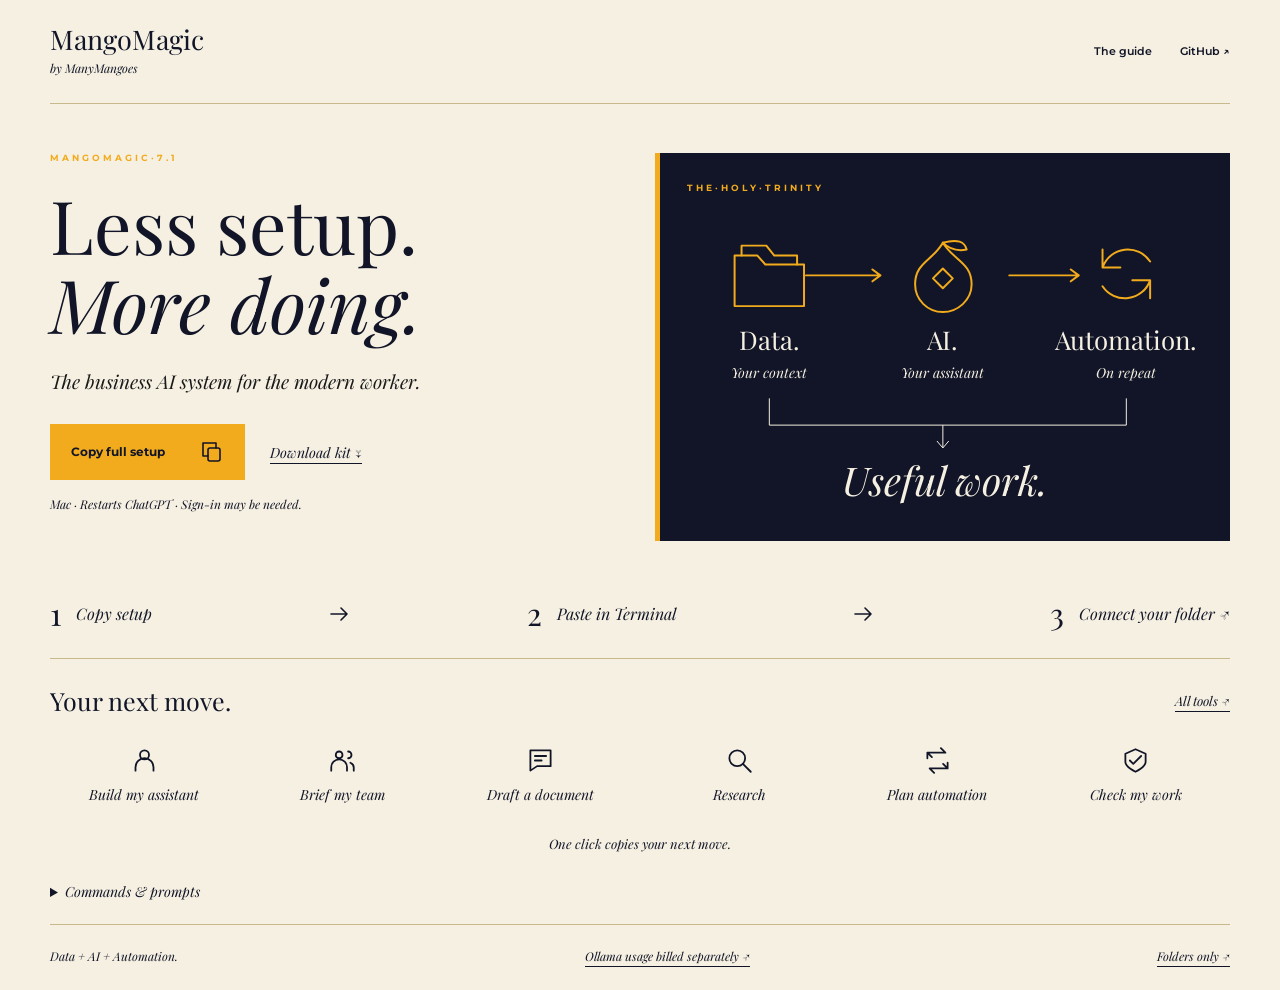
==== commit 42e14ebb: "Position MangoMagic as business AI across departments" ====
--- a/index.html
+++ b/index.html
@@ -3,9 +3,9 @@
 <head>
 <meta charset="UTF-8"><meta name="viewport" content="width=device-width, initial-scale=1">
 <meta name="theme-color" content="#111527">
-<meta name="description" content="Data + AI + Automation. One setup for your folders, assistant and MangoMagic. Copy, paste, get moving.">
+<meta name="description" content="The business AI system for the modern worker. Concise answers, checked work and useful agents. Data + AI + Automation.">
 <meta property="og:title" content="Less setup. More doing. | MangoMagic">
-<meta property="og:description" content="Your folders, assistant and model. Together. By ManyMangoes.">
+<meta property="og:description" content="The business AI system for the modern worker. By ManyMangoes.">
 <title>Less setup. More doing. · MangoMagic</title>
 <link rel="icon" href="data:,">
 <link rel="preconnect" href="https://fonts.googleapis.com"><link rel="preconnect" href="https://fonts.gstatic.com" crossorigin>
@@ -34,7 +34,7 @@
 <div class="hero-copy copy-block">
 <p class="eyebrow" aria-label="MangoMagic 7.1">M A N G O M A G I C · 7 . 1</p>
 <h1 id="hero-title">Less setup.<br><em>More doing.</em></h1>
-<p class="lede">Your folders, assistant and model. Together.</p>
+<p class="lede">The business AI system for the modern worker.</p>
 <div class="setup-actions"><button type="button" class="primary" data-copy="everything-command"><span>Copy full setup</span><svg class="icon" aria-hidden="true"><use href="#i-copy"/></svg></button><a class="download" href="assets/AI-Operations-Starter.zip" download>Download kit ↓</a></div>
 <p class="setup-note">Mac · Restarts ChatGPT · Sign-in may be needed.</p>
 <p class="copy-status" aria-live="polite"></p>
@@ -66,7 +66,7 @@
 <div class="tool-row">
 <button type="button" class="quick-action" data-copy="onboard-prompt" data-status="tool-status" id="context"><svg class="icon" aria-hidden="true"><use href="#i-person"/></svg><span>Build my assistant</span><svg class="copy-mark" aria-hidden="true"><use href="#i-copy"/></svg></button>
 <button type="button" class="quick-action" data-copy="team-prompt" data-status="tool-status"><svg class="icon" aria-hidden="true"><use href="#i-team"/></svg><span>Brief my team</span><svg class="copy-mark" aria-hidden="true"><use href="#i-copy"/></svg></button>
-<button type="button" class="quick-action" data-copy="sales-prompt" data-status="tool-status"><svg class="icon" aria-hidden="true"><use href="#i-message"/></svg><span>Sales playbook</span><svg class="copy-mark" aria-hidden="true"><use href="#i-copy"/></svg></button>
+<button type="button" class="quick-action" data-copy="document-prompt" data-status="tool-status"><svg class="icon" aria-hidden="true"><use href="#i-message"/></svg><span>Draft a document</span><svg class="copy-mark" aria-hidden="true"><use href="#i-copy"/></svg></button>
 <button type="button" class="quick-action" data-copy="research-prompt" data-status="tool-status"><svg class="icon" aria-hidden="true"><use href="#i-search"/></svg><span>Research</span><svg class="copy-mark" aria-hidden="true"><use href="#i-copy"/></svg></button>
 <button type="button" class="quick-action" data-copy="automation-prompt" data-status="tool-status"><svg class="icon" aria-hidden="true"><use href="#i-repeat"/></svg><span>Plan automation</span><svg class="copy-mark" aria-hidden="true"><use href="#i-copy"/></svg></button>
 <button type="button" class="quick-action" data-copy="quality-prompt" data-status="tool-status"><svg class="icon" aria-hidden="true"><use href="#i-check"/></svg><span>Check my work</span><svg class="copy-mark" aria-hidden="true"><use href="#i-copy"/></svg></button>
@@ -79,7 +79,7 @@
 <section><h3>Model only.</h3><pre id="model-command" tabindex="0">bash -c &#x27;f=$(mktemp) || exit; trap &quot;rm -f \&quot;$f\&quot;&quot; EXIT; curl -fsSL https://raw.githubusercontent.com/mango-magic/mangomagic/main/install.sh -o &quot;$f&quot; &amp;&amp; bash &quot;$f&quot;&#x27;</pre></section>
 <section><h3>Build my assistant.</h3><pre id="onboard-prompt" tabindex="0">Build an actually useful assistant for me in this AI Operations workspace. Read START_HERE.md, AGENTS.md and 00_Command_Centre/BUILD_MY_ASSISTANT.md. First verify that you can read the files; if access is missing, say exactly what is missing. Use the context and permissions I have already given you. Ask only for material gaps, up to five concise questions together, and follow my preferred pace. Learn from real tasks and examples of my writing. Adapt your communication to my preferences without mentioning personality types. Follow the playbook to build my profile, specific task register and reusable assistant instructions. Mark facts, assumptions and gaps honestly. Preserve existing work, update project_tasks.json, and produce one useful first deliverable with checks. Prepare three practical tasks for week one and the rollout audit. Account connections, external actions and schedules need their actual tools and my authorisation; never report them active just because files exist.</pre></section>
 <section><h3>Brief my team.</h3><pre id="team-prompt" tabindex="0">Read AGENTS.md, CURRENT_MISSION.md and project_tasks.json. Deliver [specific outcome] in 03_Projects/[project]. Use [source files] and meet [acceptance criteria] by [deadline]. If supported, delegate independent parts to up to three relevant specialists. Give each a role file to read, exact inputs, a separate output path, file scope and a definition of done. Use fewer agents when practical. If delegation is unavailable, work sequentially and say so. Integrate the work, verify it against the evidence, update the tracker and return the deliverable with any remaining decisions. Continue authorised work without unnecessary check-ins.</pre></section>
-<section><h3>Sales playbook.</h3><pre id="sales-prompt" tabindex="0">Read the approved offer and sanitised inbox conversations in 01_Data. Build a sales playbook for [buyer segment]. Find buying triggers, objections, useful questions and next steps. Cite anonymised source IDs and show sample size, counterexamples and whether a meeting was actually confirmed. Separate observed patterns from your suggestions. Do not invent conversion rates or personalisation. Produce three short draft response sequences, verify every business claim, and save the playbook and evidence in 03_Projects/[project]. Update project_tasks.json. Do not send messages.</pre></section>
+<section><h3>Draft a document.</h3><pre id="document-prompt" tabindex="0">Read AGENTS.md, CURRENT_MISSION.md, the business brief and my assistant profile. Draft the document needed for my current task using the relevant source files and my working preferences. If the document or audience is unclear, ask one concise question. Use verified facts, show material assumptions and keep the result useful to its reader. Check figures, dates and links. Save the draft in the relevant project folder without overwriting existing work, then update project_tasks.json with its path and checks. Keep external delivery within my actual authorisation.</pre></section>
 <section><h3>Research.</h3><pre id="research-prompt" tabindex="0">Research [decision] for [audience] using [approved documents and research scope]. Verify time-sensitive facts with primary sources when research tools are available. Record source dates and links. Separate facts, inference and unknowns; include conflicting evidence and what could change the answer. Save a one-page decision brief with options, recommendation, key risks and next action in 03_Projects/[project]. Check every material claim against its source. Update project_tasks.json and state any sources you could not access.</pre></section>
 <section><h3>Plan automation.</h3><pre id="automation-prompt" tabindex="0">Prepare a recurring [job] for this project. Cadence: [schedule]. Timezone: [Area/City]. Inputs: [specific accessible files or connected tools]. Output: [file and success check]. Read 04_Automations/AUTOMATION_BRIEF.md and fill a copy for this routine. Define duplicate prevention, retry limit, stop condition and usage budget. Notify only on a meaningful change, actionable failure or required decision. Run one bounded manual test and inspect its output. Keep this a draft until I ask to schedule it; a saved file is not a scheduled task. Then verify the saved app schedule, timezone, enabled status and input access before reporting it active. Do not send messages, publish or spend as part of this routine.</pre></section>
 <section><h3>Check my work.</h3><pre id="quality-prompt" tabindex="0">Review [deliverable path] against [task brief] and its cited sources. Check factual claims, calculations, links, missing requirements and whether the output is useful to its intended reader. Distinguish checks actually performed from checks still needed. Return pass, needs changes or blocked, with evidence and specific corrections. Fix routine issues within the authorised scope, recheck them and update project_tasks.json. Keep owner approval separate from technical completion. If this reviews your own work, disclose that the review is not independent.</pre></section>
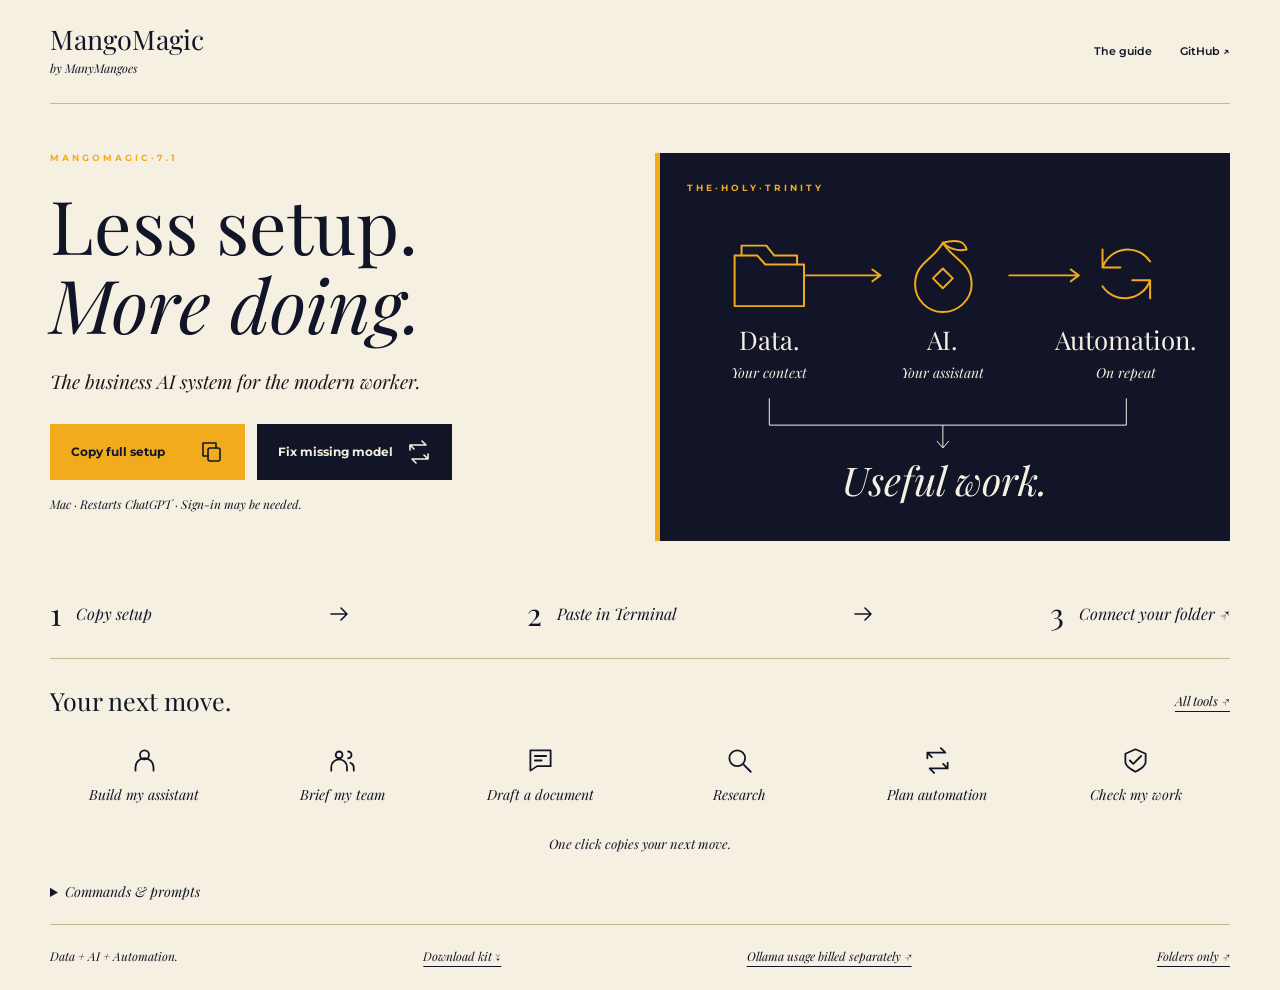
==== commit 3fa54859: "Add homepage repair action and validate completed model responses" ====
--- a/index.html
+++ b/index.html
@@ -10,7 +10,7 @@
 <link rel="icon" href="data:,">
 <link rel="preconnect" href="https://fonts.googleapis.com"><link rel="preconnect" href="https://fonts.gstatic.com" crossorigin>
 <link href="https://fonts.googleapis.com/css2?family=Montserrat:wght@600;700&family=Playfair+Display:ital,wght@0,400;0,600;1,400&display=swap" rel="stylesheet">
-<link rel="stylesheet" href="assets/home.css">
+<link rel="stylesheet" href="assets/home.css?v=20260914-repair2">
 <script src="assets/site.js" defer></script>
 </head>
 <body>
@@ -35,7 +35,7 @@
 <p class="eyebrow" aria-label="MangoMagic 7.1">M A N G O M A G I C · 7 . 1</p>
 <h1 id="hero-title">Less setup.<br><em>More doing.</em></h1>
 <p class="lede">The business AI system for the modern worker.</p>
-<div class="setup-actions"><button type="button" class="primary" data-copy="everything-command"><span>Copy full setup</span><svg class="icon" aria-hidden="true"><use href="#i-copy"/></svg></button><a class="download" href="assets/AI-Operations-Starter.zip" download>Download kit ↓</a></div>
+<div class="setup-actions"><button type="button" class="primary" data-copy="everything-command"><span>Copy full setup</span><svg class="icon" aria-hidden="true"><use href="#i-copy"/></svg></button><button type="button" class="primary repair" data-copy="repair-command" id="repair"><span>Fix missing model</span><svg class="icon" aria-hidden="true"><use href="#i-repeat"/></svg></button></div>
 <p class="setup-note">Mac · Restarts ChatGPT · Sign-in may be needed.</p>
 <p class="copy-status" aria-live="polite"></p>
 </div>
@@ -77,6 +77,7 @@
 <section><h3>Full setup.</h3><pre id="everything-command" tabindex="0">bash -c &#x27;f=$(mktemp) || exit; trap &quot;rm -f \&quot;$f\&quot;&quot; EXIT; curl -fsSL https://raw.githubusercontent.com/mango-magic/mangomagic/main/setup-operations.sh -o &quot;$f&quot; &amp;&amp; bash &quot;$f&quot; --with-mangomagic&#x27;</pre></section>
 <section><h3>Folders only.</h3><pre id="setup-command" tabindex="0">bash -c &#x27;f=$(mktemp) || exit; trap &quot;rm -f \&quot;$f\&quot;&quot; EXIT; curl -fsSL https://raw.githubusercontent.com/mango-magic/mangomagic/main/setup-operations.sh -o &quot;$f&quot; &amp;&amp; bash &quot;$f&quot;&#x27;</pre></section>
 <section><h3>Model only.</h3><pre id="model-command" tabindex="0">bash -c &#x27;f=$(mktemp) || exit; trap &quot;rm -f \&quot;$f\&quot;&quot; EXIT; curl -fsSL https://raw.githubusercontent.com/mango-magic/mangomagic/main/install.sh -o &quot;$f&quot; &amp;&amp; bash &quot;$f&quot;&#x27;</pre></section>
+<section><h3>Fix missing model.</h3><p>Refreshes MangoMagic, reconnects it and restarts the app. Your workspace stays in place.</p><pre id="repair-command" tabindex="0">bash -c &#x27;f=$(mktemp) || exit; trap &quot;rm -f \&quot;$f\&quot;&quot; EXIT; curl -fsSL &quot;https://raw.githubusercontent.com/mango-magic/mangomagic/main/install.sh?v=20260914-repair2&quot; -o &quot;$f&quot; &amp;&amp; bash &quot;$f&quot;&#x27;</pre></section>
 <section><h3>Build my assistant.</h3><pre id="onboard-prompt" tabindex="0">Build an actually useful assistant for me in this AI Operations workspace. Read START_HERE.md, AGENTS.md and 00_Command_Centre/BUILD_MY_ASSISTANT.md. First verify that you can read the files; if access is missing, say exactly what is missing. Use the context and permissions I have already given you. Ask only for material gaps, up to five concise questions together, and follow my preferred pace. Learn from real tasks and examples of my writing. Adapt your communication to my preferences without mentioning personality types. Follow the playbook to build my profile, specific task register and reusable assistant instructions. Mark facts, assumptions and gaps honestly. Preserve existing work, update project_tasks.json, and produce one useful first deliverable with checks. Prepare three practical tasks for week one and the rollout audit. Account connections, external actions and schedules need their actual tools and my authorisation; never report them active just because files exist.</pre></section>
 <section><h3>Brief my team.</h3><pre id="team-prompt" tabindex="0">Read AGENTS.md, CURRENT_MISSION.md and project_tasks.json. Deliver [specific outcome] in 03_Projects/[project]. Use [source files] and meet [acceptance criteria] by [deadline]. If supported, delegate independent parts to up to three relevant specialists. Give each a role file to read, exact inputs, a separate output path, file scope and a definition of done. Use fewer agents when practical. If delegation is unavailable, work sequentially and say so. Integrate the work, verify it against the evidence, update the tracker and return the deliverable with any remaining decisions. Continue authorised work without unnecessary check-ins.</pre></section>
 <section><h3>Draft a document.</h3><pre id="document-prompt" tabindex="0">Read AGENTS.md, CURRENT_MISSION.md, the business brief and my assistant profile. Draft the document needed for my current task using the relevant source files and my working preferences. If the document or audience is unclear, ask one concise question. Use verified facts, show material assumptions and keep the result useful to its reader. Check figures, dates and links. Save the draft in the relevant project folder without overwriting existing work, then update project_tasks.json with its path and checks. Keep external delivery within my actual authorisation.</pre></section>
@@ -85,7 +86,7 @@
 <section><h3>Check my work.</h3><pre id="quality-prompt" tabindex="0">Review [deliverable path] against [task brief] and its cited sources. Check factual claims, calculations, links, missing requirements and whether the output is useful to its intended reader. Distinguish checks actually performed from checks still needed. Return pass, needs changes or blocked, with evidence and specific corrections. Fix routine issues within the authorised scope, recheck them and update project_tasks.json. Keep owner approval separate from technical completion. If this reviews your own work, disclose that the review is not independent.</pre></section>
 </details>
 </main>
-<footer class="wrap"><span>Data + AI + Automation.</span><a href="https://ollama.com/pricing">Ollama usage billed separately ↗</a><a href="guide.html#start">Folders only ↗</a></footer>
+<footer class="wrap"><span>Data + AI + Automation.</span><a href="assets/AI-Operations-Starter.zip" download>Download kit ↓</a><a href="https://ollama.com/pricing">Ollama usage billed separately ↗</a><a href="guide.html#start">Folders only ↗</a></footer>
 <noscript><p class="wrap">Open Commands &amp; prompts to copy manually.</p></noscript>
 </body>
 </html>
--- a/assets/home.css
+++ b/assets/home.css
@@ -33,9 +33,11 @@
 h1 { font-size: clamp(52px, 5.8vw, 80px); line-height: 1.06; }
 h1 em { font-weight: 400; }
 .lede { margin-top: 23px; font-size: 19px; color: var(--charcoal); }
-.setup-actions { display: flex; gap: 25px; align-items: center; margin-top: 29px; }
+.setup-actions { display: flex; flex-wrap: wrap; gap: 12px; align-items: center; margin-top: 29px; }
 .primary { display: inline-flex; justify-content: space-between; align-items: center; gap: 35px; min-height: 56px; border: 0; padding: 15px 21px; background: var(--gold); color: var(--navy); font: 700 12px/1.5 var(--label); }
 .primary:hover { background: var(--navy); color: var(--cream); }
+.primary.repair { background: var(--navy); color: var(--cream); gap: 14px; }
+.primary.repair:hover { background: var(--gold); color: var(--navy); }
 .download { font-size: 14px; }
 .setup-note { margin-top: 15px; font-size: 12px; }
 .copy-status { min-height: 23px; margin-top: 8px; font-size: 13px; }
